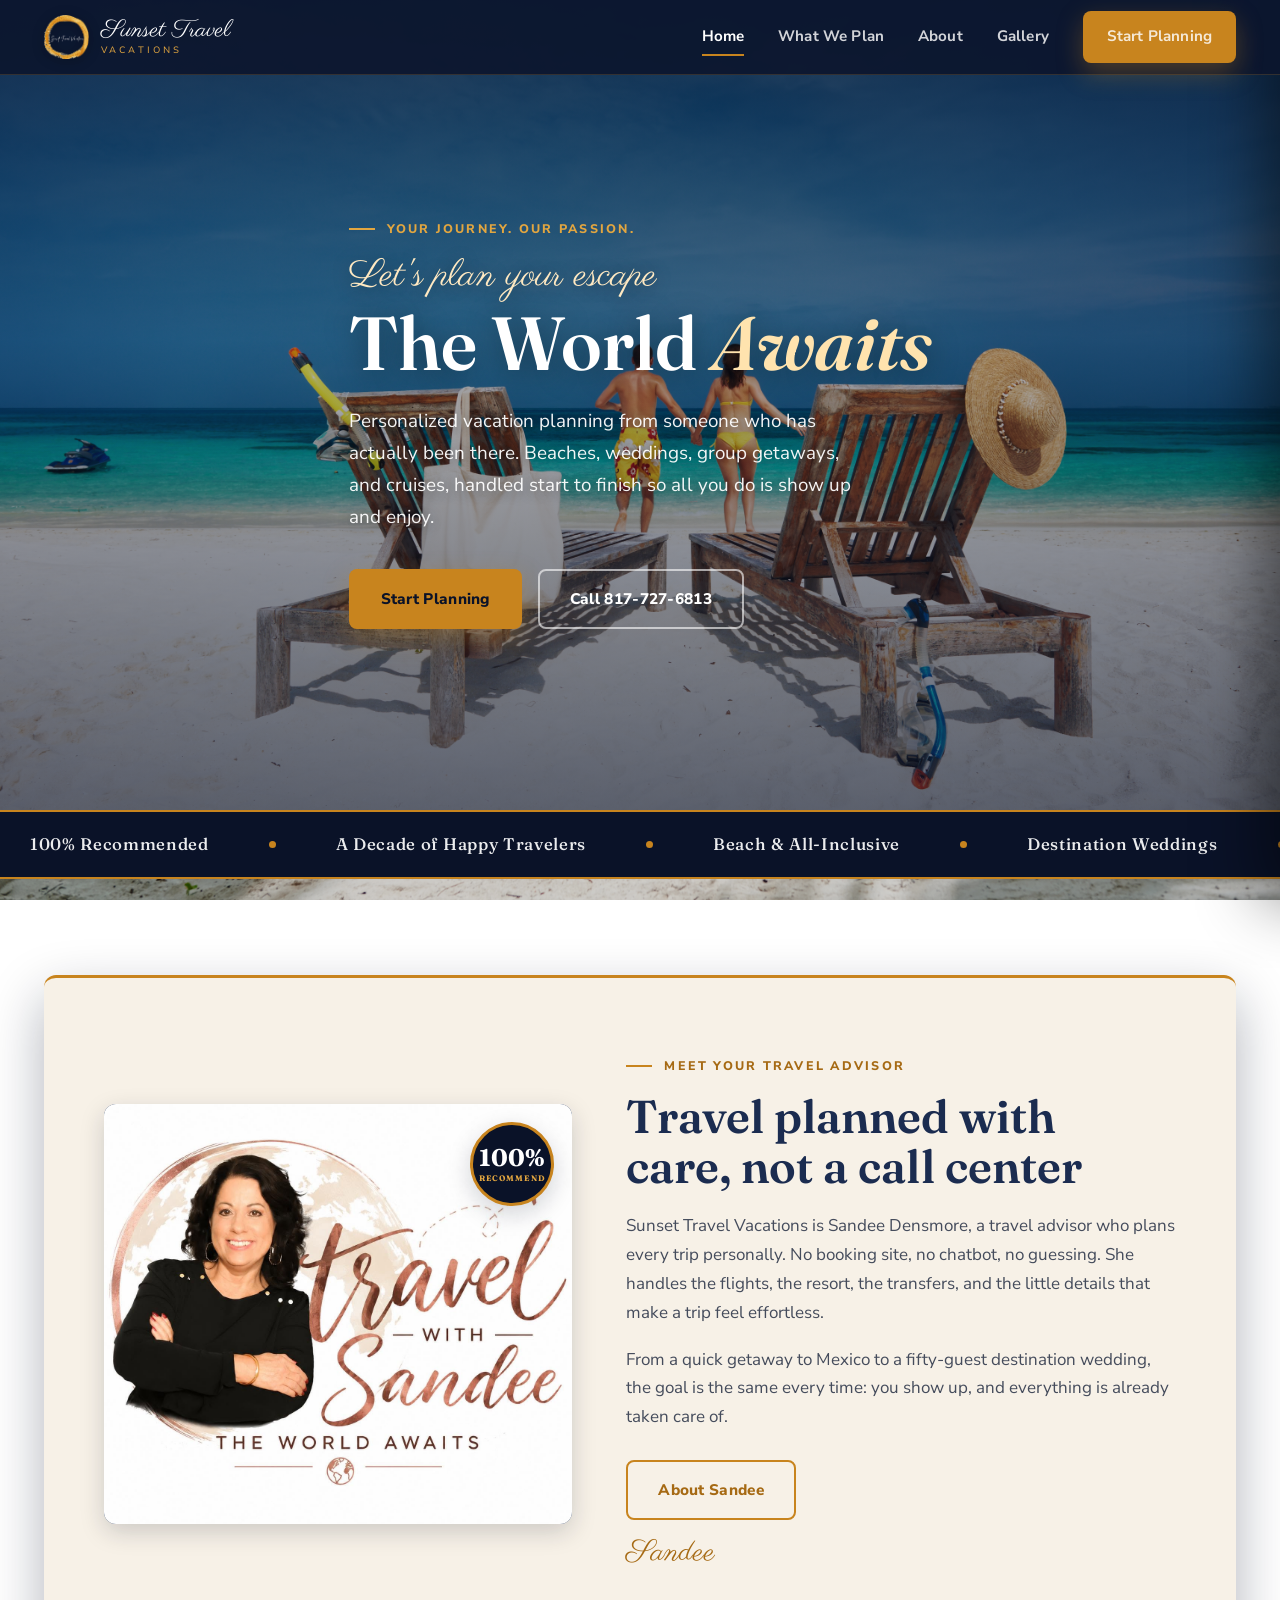
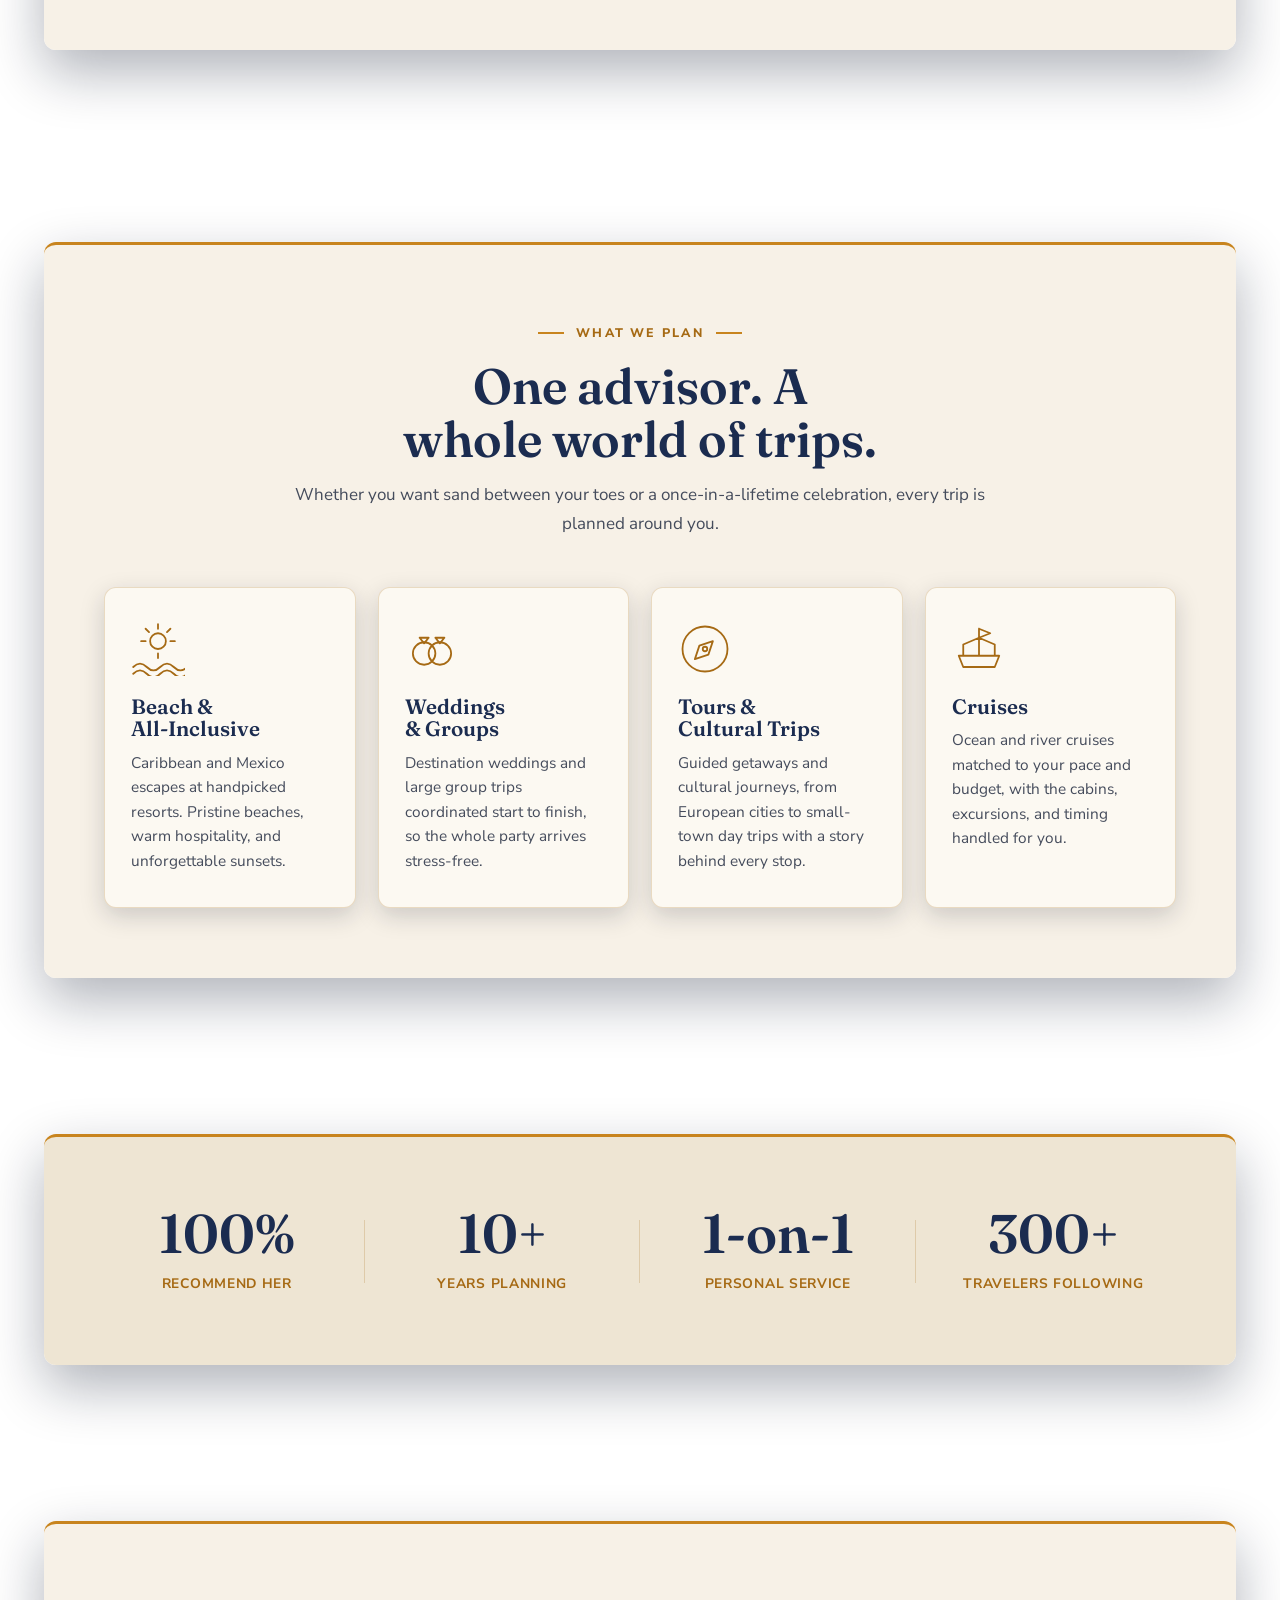
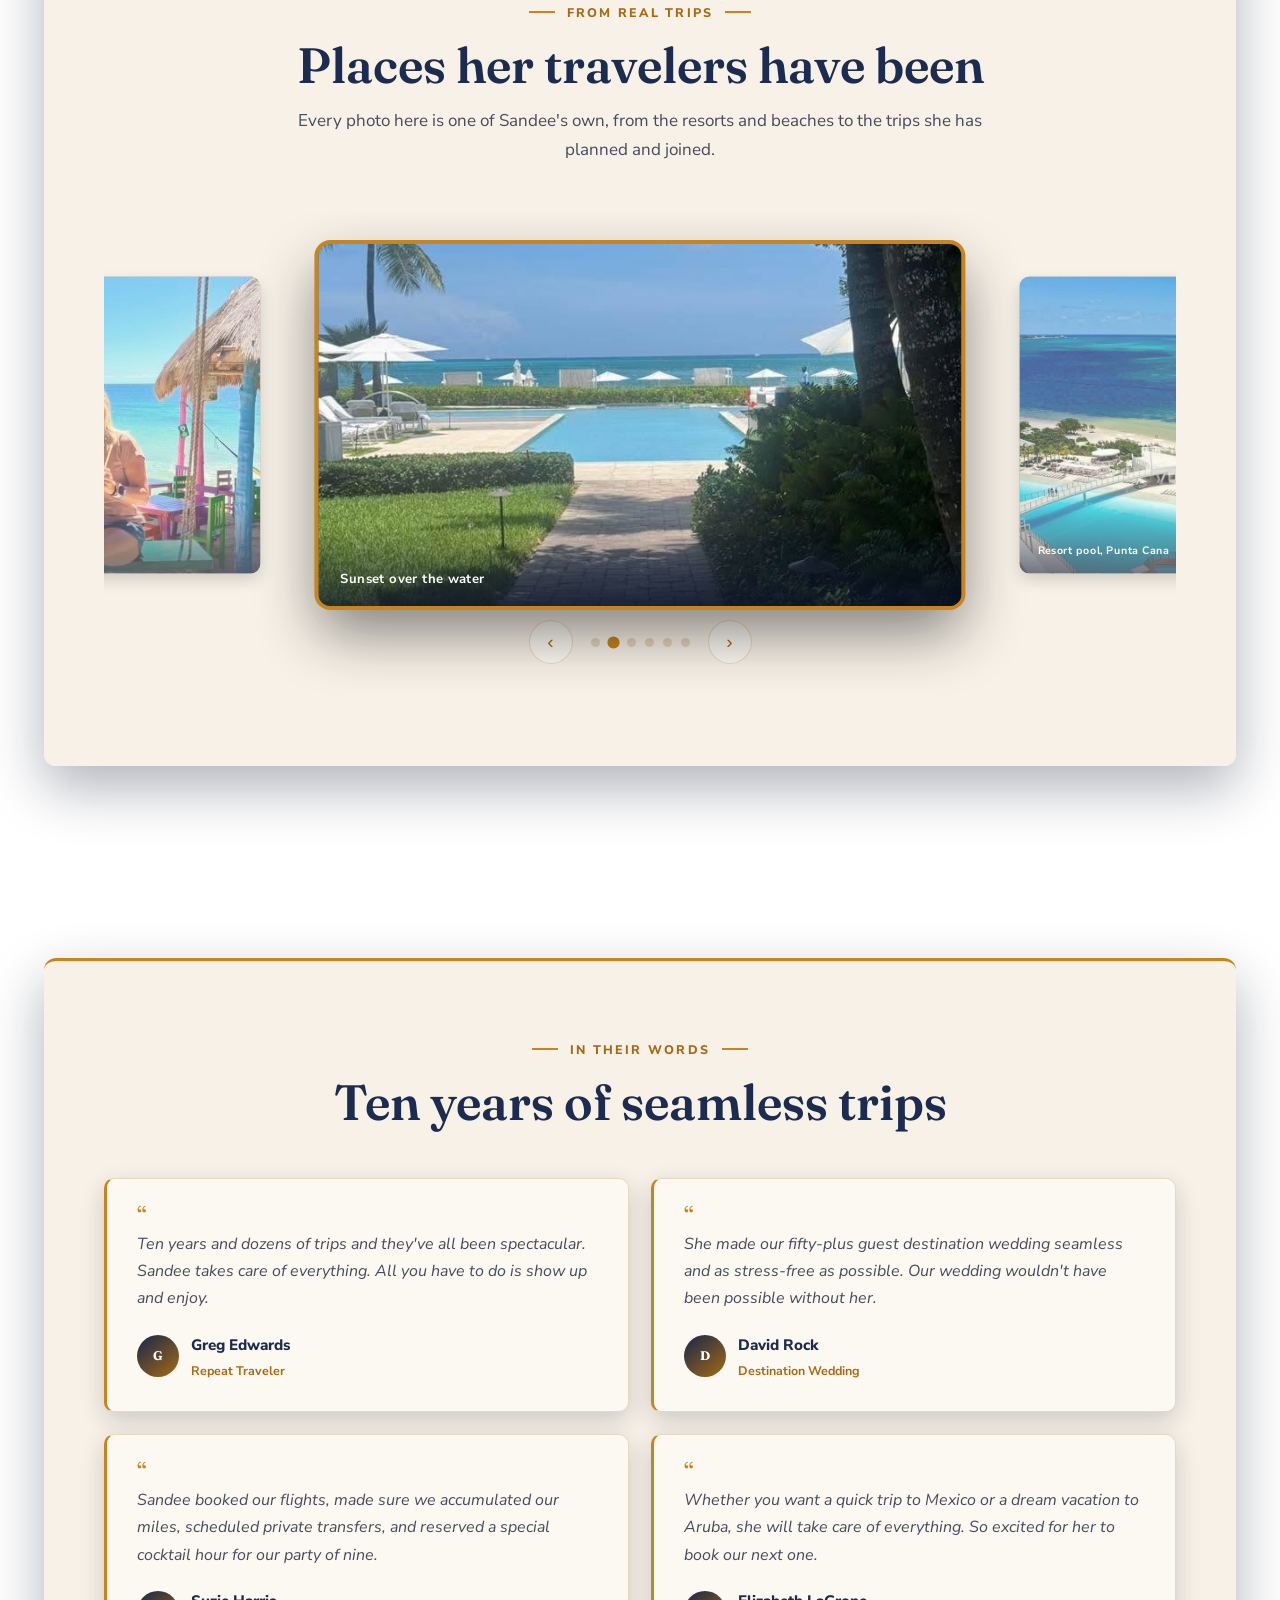
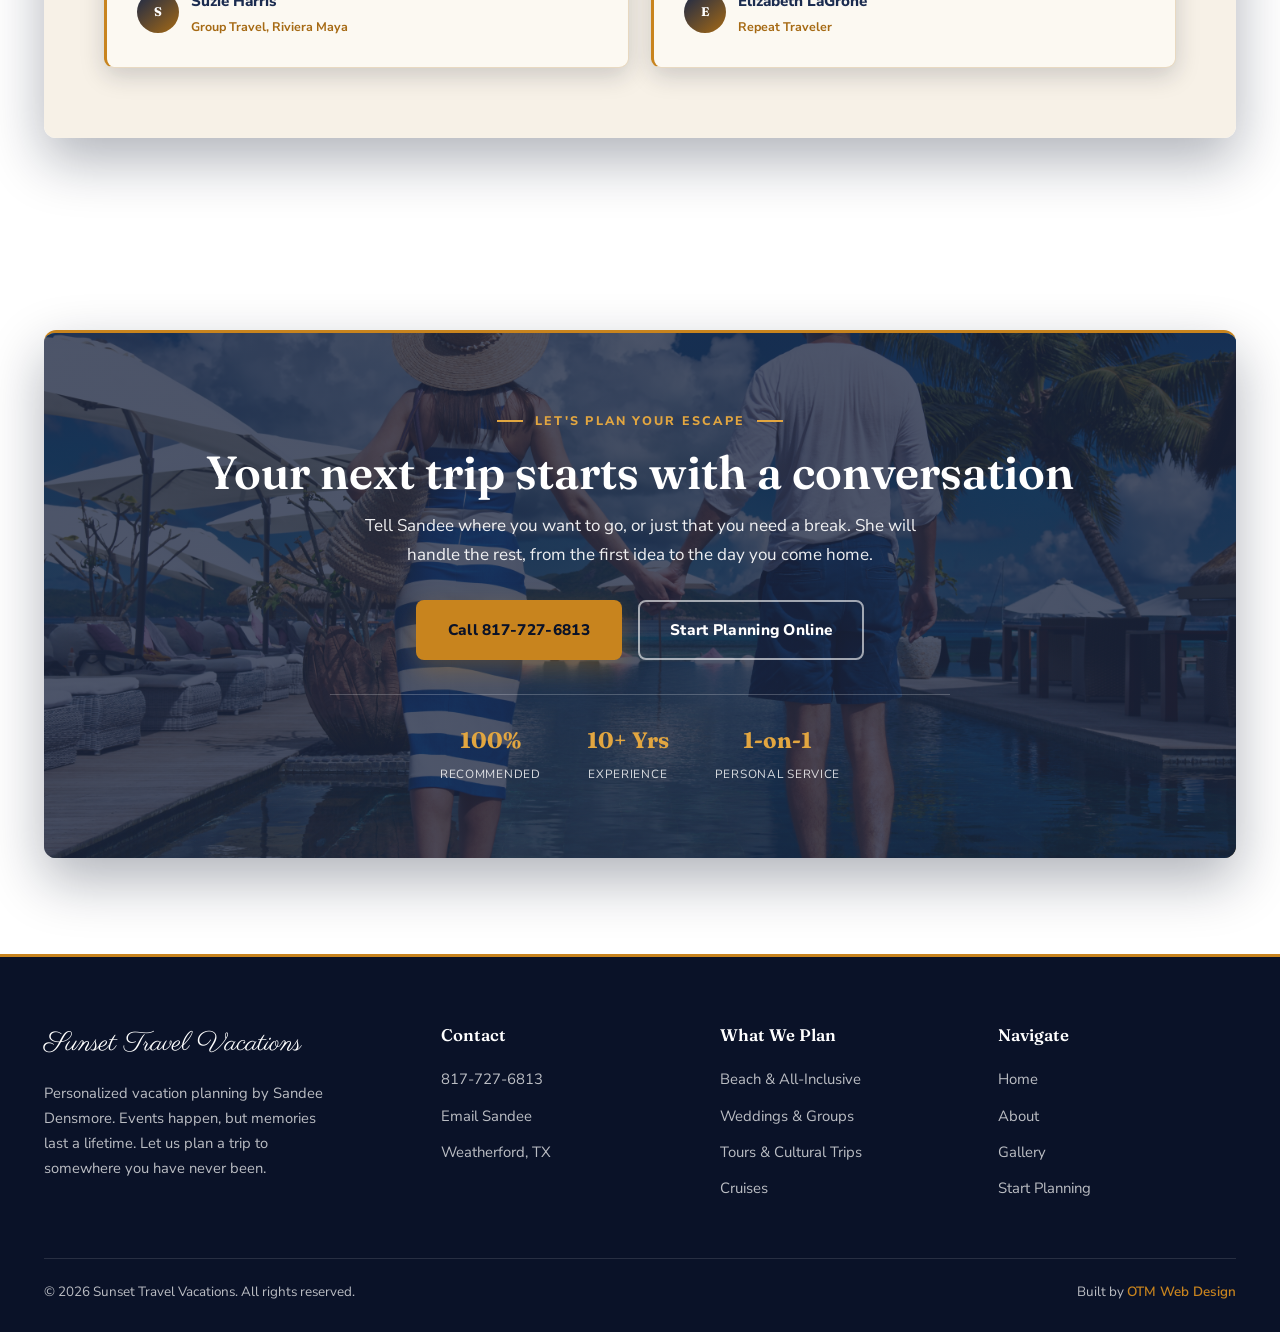
==== index.html @ e92661ad "1st push" ====
<!DOCTYPE html>
<html lang="en">
<head>
<meta charset="UTF-8">
<meta name="viewport" content="width=device-width, initial-scale=1.0">
<title>Sunset Travel Vacations | Personalized Vacation Planning in Texas</title>
<meta name="description" content="Sunset Travel Vacations plans beach escapes, destination weddings, group travel, cruises, and guided tours with personal service from advisor Sandee Densmore.">
<link rel="preconnect" href="https://fonts.googleapis.com">
<link rel="preconnect" href="https://fonts.gstatic.com" crossorigin>
<link href="https://fonts.googleapis.com/css2?family=Fraunces:opsz,wght@9..144,400;9..144,500;9..144,600;9..144,700&family=Nunito+Sans:wght@400;600;700;800&family=Parisienne&display=swap" rel="stylesheet">
<link rel="stylesheet" href="styles.css">
</head>
<body data-page="home">

<!-- NAV -->
<nav class="nav">
  <div class="nav-inner">
    <a href="index.html" class="brand">
      <img src="assets/logo.png" alt="Sunset Travel Vacations" class="brand-logo">
      <span class="brand-text">
        <span class="brand-mark">Sunset Travel</span>
        <span class="brand-sub">Vacations</span>
      </span>
    </a>
    <div class="nav-links">
      <a href="index.html" data-nav="home">Home</a>
      <a href="services.html" data-nav="services">What We Plan</a>
      <a href="about.html" data-nav="about">About</a>
      <a href="index.html#gallery">Gallery</a>
      <a href="book.html" class="btn btn-gold nav-cta">Start Planning</a>
    </div>
    <button class="hamburger" aria-label="Open menu" aria-expanded="false"><span></span><span></span><span></span></button>
  </div>
</nav>
<div class="nav-backdrop"></div>
<aside class="mobile-panel" aria-hidden="true">
  <a href="index.html">Home</a>
  <a href="services.html">What We Plan</a>
  <a href="about.html">About</a>
  <a href="index.html#gallery">Gallery</a>
  <a href="book.html" class="btn btn-gold">Start Planning</a>
</aside>

<!-- HERO -->
<header class="hero">
  <div class="container hero-content">
    <span class="eyebrow hero-eyebrow">Your Journey. Our Passion.</span>
    <div class="hero-script">Let's plan your escape</div>
    <h1>The World <em>Awaits</em></h1>
    <p class="lede">Personalized vacation planning from someone who has actually been there. Beaches, weddings, group getaways, and cruises, handled start to finish so all you do is show up and enjoy.</p>
    <div class="hero-cta">
      <a href="book.html" class="btn btn-gold">Start Planning</a>
      <a href="tel:8177276813" class="btn btn-outline">Call 817-727-6813</a>
    </div>
  </div>
</header>

<!-- MARQUEE -->
<div class="marquee" aria-hidden="true">
  <div class="marquee-track">
    <span class="marquee-item">100% Recommended</span>
    <span class="marquee-item">A Decade of Happy Travelers</span>
    <span class="marquee-item">Beach &amp; All-Inclusive</span>
    <span class="marquee-item">Destination Weddings</span>
    <span class="marquee-item">Group Travel Specialists</span>
    <span class="marquee-item">Cruises &amp; Cultural Tours</span>
    <span class="marquee-item">You Just Show Up &amp; Enjoy</span>
    <span class="marquee-item">100% Recommended</span>
    <span class="marquee-item">A Decade of Happy Travelers</span>
    <span class="marquee-item">Beach &amp; All-Inclusive</span>
    <span class="marquee-item">Destination Weddings</span>
    <span class="marquee-item">Group Travel Specialists</span>
    <span class="marquee-item">Cruises &amp; Cultural Tours</span>
    <span class="marquee-item">You Just Show Up &amp; Enjoy</span>
  </div>
</div>

<!-- INTRO -->
<section class="section" id="about">
  <div class="container">
    <div class="frame intro-grid">
      <div class="intro-photo">
        <img src="assets/about-main.jpg" alt="Sandee Densmore, travel advisor">
        <div class="intro-badge"><b>100%</b><span>Recommend</span></div>
      </div>
      <div class="intro-copy">
        <span class="eyebrow">Meet Your Travel Advisor</span>
        <h2>Travel planned with care, not a call center</h2>
        <p>Sunset Travel Vacations is Sandee Densmore, a travel advisor who plans every trip personally. No booking site, no chatbot, no guessing. She handles the flights, the resort, the transfers, and the little details that make a trip feel effortless.</p>
        <p>From a quick getaway to Mexico to a fifty-guest destination wedding, the goal is the same every time: you show up, and everything is already taken care of.</p>
        <a href="about.html" class="btn btn-ghost-gold">About Sandee</a>
        <div class="sig">Sandee</div>
      </div>
    </div>
  </div>
</section>

<!-- WHAT WE PLAN -->
<section class="section" id="plan">
  <div class="container">
    <div class="frame">
      <div class="section-head">
        <span class="eyebrow center">What We Plan</span>
        <h2>One advisor. A whole world of trips.</h2>
        <p>Whether you want sand between your toes or a once-in-a-lifetime celebration, every trip is planned around you.</p>
      </div>
      <div class="card-grid">
        <div class="icard">
          <div class="icn"><svg viewBox="0 0 48 48"><circle cx="24" cy="17" r="7"/><path d="M24 2v4M24 28v4M9 17h4M35 17h4M13 6l3 3M35 6l-3 3M2 40c4-4 8-4 12 0s8 4 12 0 8-4 12 0 8 4 12 0M2 46c4-4 8-4 12 0s8 4 12 0 8-4 12 0 8 4 12 0"/></svg></div>
          <h3>Beach &amp; All-Inclusive</h3>
          <p>Caribbean and Mexico escapes at handpicked resorts. Pristine beaches, warm hospitality, and unforgettable sunsets.</p>
        </div>
        <div class="icard">
          <div class="icn"><svg viewBox="0 0 48 48"><circle cx="17" cy="28" r="10"/><circle cx="31" cy="28" r="10"/><path d="M13 14l4 5 4-5M27 14l4 5 4-5M13 14h8M27 14h8"/></svg></div>
          <h3>Weddings &amp; Groups</h3>
          <p>Destination weddings and large group trips coordinated start to finish, so the whole party arrives stress-free.</p>
        </div>
        <div class="icard">
          <div class="icn"><svg viewBox="0 0 48 48"><circle cx="24" cy="24" r="20"/><path d="M31 17l-4 12-12 4 4-12z"/><circle cx="24" cy="24" r="2"/></svg></div>
          <h3>Tours &amp; Cultural Trips</h3>
          <p>Guided getaways and cultural journeys, from European cities to small-town day trips with a story behind every stop.</p>
        </div>
        <div class="icard">
          <div class="icn"><svg viewBox="0 0 48 48"><path d="M6 30l4 10h28l4-10zM24 6v24M24 6l10 4-10 4M10 30V20l14-6 14 6v10"/></svg></div>
          <h3>Cruises</h3>
          <p>Ocean and river cruises matched to your pace and budget, with the cabins, excursions, and timing handled for you.</p>
        </div>
      </div>
    </div>
  </div>
</section>

<!-- STATS -->
<section class="section tight">
  <div class="container">
    <div class="frame deep stats-frame">
      <div class="stat"><b>100%</b><span>Recommend Her</span></div>
      <div class="stat"><b>10+</b><span>Years Planning</span></div>
      <div class="stat"><b>1-on-1</b><span>Personal Service</span></div>
      <div class="stat"><b>300+</b><span>Travelers Following</span></div>
    </div>
  </div>
</section>

<!-- GALLERY -->
<section class="section" id="gallery">
  <div class="container">
    <div class="frame">
      <div class="section-head">
        <span class="eyebrow center">From Real Trips</span>
        <h2>Places her travelers have been</h2>
        <p>Every photo here is one of Sandee's own, from the resorts and beaches to the trips she has planned and joined.</p>
      </div>
      <div class="car-viewport">
        <div class="car-track" id="carTrack">
          <div class="car-slide" style="background-image:url('assets/gallery-1.jpg');" role="img" aria-label="Turks and Caicos shoreline"><span class="car-cap">Turks &amp; Caicos shoreline</span></div>
          <div class="car-slide" style="background-image:url('assets/gallery-2.jpg');" role="img" aria-label="Sunset over the water"><span class="car-cap">Sunset over the water</span></div>
          <div class="car-slide" style="background-image:url('assets/gallery-3.jpg');" role="img" aria-label="Resort pool in Punta Cana"><span class="car-cap">Resort pool, Punta Cana</span></div>
          <div class="car-slide" style="background-image:url('assets/gallery-4.jpg');" role="img" aria-label="Beach hammock afternoon"><span class="car-cap">Beach hammock afternoon</span></div>
          <div class="car-slide" style="background-image:url('assets/gallery-5.jpg');" role="img" aria-label="Resort at dusk"><span class="car-cap">Resort lit up at dusk</span></div>
          <div class="car-slide" style="background-image:url('assets/gallery-6.jpg');" role="img" aria-label="Aruba coastline"><span class="car-cap">Aruba coastline</span></div>
        </div>
        <div class="car-controls">
          <button class="car-btn" id="carPrev" aria-label="Previous">&#8249;</button>
          <div class="car-dots" id="carDots"></div>
          <button class="car-btn" id="carNext" aria-label="Next">&#8250;</button>
        </div>
      </div>
    </div>
  </div>
</section>

<!-- TESTIMONIALS -->
<section class="section">
  <div class="container">
    <div class="frame">
      <div class="section-head">
        <span class="eyebrow center">In Their Words</span>
        <h2>Ten years of seamless trips</h2>
      </div>
      <div class="tcols">
        <div class="tcard">
          <div class="quote">&#8220;</div>
          <p>Ten years and dozens of trips and they've all been spectacular. Sandee takes care of everything. All you have to do is show up and enjoy.</p>
          <div class="who"><span class="av">G</span><div><b>Greg Edwards</b><span>Repeat Traveler</span></div></div>
        </div>
        <div class="tcard">
          <div class="quote">&#8220;</div>
          <p>She made our fifty-plus guest destination wedding seamless and as stress-free as possible. Our wedding wouldn't have been possible without her.</p>
          <div class="who"><span class="av">D</span><div><b>David Rock</b><span>Destination Wedding</span></div></div>
        </div>
        <div class="tcard">
          <div class="quote">&#8220;</div>
          <p>Sandee booked our flights, made sure we accumulated our miles, scheduled private transfers, and reserved a special cocktail hour for our party of nine.</p>
          <div class="who"><span class="av">S</span><div><b>Suzie Harris</b><span>Group Travel, Riviera Maya</span></div></div>
        </div>
        <div class="tcard">
          <div class="quote">&#8220;</div>
          <p>Whether you want a quick trip to Mexico or a dream vacation to Aruba, she will take care of everything. So excited for her to book our next one.</p>
          <div class="who"><span class="av">E</span><div><b>Elizabeth LaGrone</b><span>Repeat Traveler</span></div></div>
        </div>
      </div>
    </div>
  </div>
</section>

<!-- CTA -->
<section class="section">
  <div class="container">
    <div class="cta-frame">
      <span class="eyebrow center">Let's Plan Your Escape</span>
      <h2>Your next trip starts with a conversation</h2>
      <p>Tell Sandee where you want to go, or just that you need a break. She will handle the rest, from the first idea to the day you come home.</p>
      <div class="cta-buttons">
        <a href="tel:8177276813" class="btn btn-gold">Call 817-727-6813</a>
        <a href="book.html" class="btn btn-outline">Start Planning Online</a>
      </div>
      <div class="cta-trust">
        <div><b>100%</b><span>Recommended</span></div>
        <div><b>10+ Yrs</b><span>Experience</span></div>
        <div><b>1-on-1</b><span>Personal Service</span></div>
      </div>
    </div>
  </div>
</section>

<!-- FOOTER -->
<footer class="footer">
  <div class="container">
    <div class="footer-grid">
      <div class="f-brand">
        <span class="brand-mark">Sunset Travel Vacations</span>
        <p>Personalized vacation planning by Sandee Densmore. Events happen, but memories last a lifetime. Let us plan a trip to somewhere you have never been.</p>
      </div>
      <div>
        <h4>Contact</h4>
        <ul>
          <li><a href="tel:8177276813">817-727-6813</a></li>
          <li><a href="mailto:sandee@sunsettravelvacations.com">Email Sandee</a></li>
          <li>Weatherford, TX</li>
        </ul>
      </div>
      <div>
        <h4>What We Plan</h4>
        <ul>
          <li><a href="services.html">Beach &amp; All-Inclusive</a></li>
          <li><a href="services.html">Weddings &amp; Groups</a></li>
          <li><a href="services.html">Tours &amp; Cultural Trips</a></li>
          <li><a href="services.html">Cruises</a></li>
        </ul>
      </div>
      <div>
        <h4>Navigate</h4>
        <ul>
          <li><a href="index.html">Home</a></li>
          <li><a href="about.html">About</a></li>
          <li><a href="index.html#gallery">Gallery</a></li>
          <li><a href="book.html">Start Planning</a></li>
        </ul>
      </div>
    </div>
    <div class="footer-bottom">
      <span>&copy; 2026 Sunset Travel Vacations. All rights reserved.</span>
      <span class="footer-bottom-links">Built by <a href="https://otm-designs.com">OTM Web Design</a></span>
    </div>
  </div>
</footer>

<a href="tel:8177276813" class="call-bar">Tap to Call Sandee &#183; 817-727-6813</a>
<script src="script.js"></script>
</body>
</html>
---- styles.css ----
/* ============================================================
   SUNSET TRAVEL VACATIONS - OTM Web Design
   Shared stylesheet (all pages)
   Palette: navy locked background, cream warm frames, gold trim
   ============================================================ */

:root{
  --navy:#16264A;
  --navy-deep:#0F1B38;
  --navy-deepest:#0A1228;
  --gold:#C8841E;
  --gold-light:#E2A640;
  --gold-deep:#A66A14;
  --cream:#F7F1E6;
  --cream-frame:rgba(247,241,230,0.95);
  --cream-deep:rgba(238,228,210,0.96);
  --ivory:#FCF9F2;
  --ink:#1B2C50;
  --body-text:#454C5C;
  --hairline:rgba(166,106,20,0.22);
  --white:#FFFFFF;
  --shadow-soft:0 8px 24px rgba(10,18,40,0.18);
  --shadow-lift:0 22px 55px rgba(10,18,40,0.32);
  --container:1240px;
}

*{margin:0;padding:0;box-sizing:border-box;}
html{scroll-behavior:smooth;}
body{
  font-family:'Nunito Sans',sans-serif;
  font-size:17px;
  line-height:1.7;
  color:var(--body-text);
  position:relative;
  min-height:100vh;
  overflow-x:hidden;
}

/* Locked body background. Real image covers the gradient when present;
   gradient shows as a graceful fallback if assets/body-bg.jpg is missing. */
body::before{
  content:"";
  position:fixed;
  inset:0;
  z-index:-1;
  background:
    url('assets/body-bg.jpg') center/cover no-repeat,
    radial-gradient(115% 75% at 78% 12%, rgba(226,166,64,0.18), transparent 52%),
    linear-gradient(162deg,#0A1228 0%,#14254A 44%,#1C3158 72%,#243A63 100%);
  filter:brightness(0.82);
}

h1,h2,h3{font-family:'Fraunces',serif;color:var(--ink);line-height:1.08;text-wrap:balance;font-weight:600;}
p{text-wrap:pretty;}
a{text-decoration:none;color:inherit;}
img{max-width:100%;display:block;}

.container{max-width:var(--container);margin:0 auto;padding:0 24px;}

.eyebrow{
  font-family:'Nunito Sans',sans-serif;
  font-size:0.78rem;font-weight:800;letter-spacing:0.18em;
  text-transform:uppercase;color:var(--gold-deep);
  display:inline-flex;align-items:center;gap:12px;
}
.eyebrow::before{content:"";width:26px;height:2px;background:var(--gold);display:inline-block;}
.eyebrow.center{justify-content:center;}
.eyebrow.center::after{content:"";width:26px;height:2px;background:var(--gold);display:inline-block;}

/* ---------- BUTTONS ---------- */
.btn{
  display:inline-flex;align-items:center;justify-content:center;gap:9px;
  font-family:'Nunito Sans',sans-serif;font-weight:800;font-size:0.96rem;letter-spacing:0.02em;
  padding:15px 30px;border-radius:8px;cursor:pointer;border:2px solid transparent;
  transition:transform .25s ease,box-shadow .25s ease,background .25s ease,color .25s ease;
}
.btn-gold{background:var(--gold);color:var(--navy-deepest);box-shadow:0 10px 26px rgba(200,132,30,0.34);}
.btn-gold:hover{background:var(--gold-light);transform:translateY(-3px);box-shadow:0 16px 34px rgba(200,132,30,0.42);}
.btn-outline{background:transparent;color:var(--white);border-color:rgba(255,255,255,0.6);}
.btn-outline:hover{border-color:var(--gold);color:var(--gold-light);transform:translateY(-3px);}
.btn-ghost-gold{background:transparent;color:var(--gold-deep);border-color:var(--gold);}
.btn-ghost-gold:hover{background:var(--gold);color:var(--navy-deepest);transform:translateY(-3px);}

/* ---------- NAV ---------- */
.nav{position:fixed;top:0;left:0;right:0;z-index:120;background:rgba(12,22,46,0.92);border-bottom:1px solid rgba(226,166,64,0.18);}
.nav-inner{max-width:var(--container);margin:0 auto;padding:0 24px;height:74px;display:flex;align-items:center;justify-content:space-between;}
.brand{display:flex;align-items:center;gap:12px;}
.brand-logo{height:44px;width:auto;filter:drop-shadow(0 2px 6px rgba(0,0,0,0.35));transition:transform .25s ease;}
.brand:hover .brand-logo{transform:scale(1.04);}
.brand-text{display:flex;flex-direction:column;line-height:1;}
.brand-mark{font-family:'Parisienne',cursive;font-size:1.5rem;color:var(--white);}
.brand-sub{font-family:'Nunito Sans',sans-serif;font-size:0.58rem;letter-spacing:0.34em;text-transform:uppercase;color:var(--gold-light);margin-top:3px;}
.nav-links{display:flex;align-items:center;gap:34px;}
.nav-links a{font-weight:700;font-size:0.95rem;color:rgba(255,255,255,0.82);letter-spacing:0.01em;transition:color .2s ease;position:relative;}
.nav-links a:not(.nav-cta)::after{content:"";position:absolute;left:0;bottom:-6px;width:0;height:2px;background:var(--gold);transition:width .25s ease;}
.nav-links a:not(.nav-cta):hover,.nav-links a.is-active{color:var(--white);}
.nav-links a:not(.nav-cta):hover::after,.nav-links a.is-active::after{width:100%;}
.nav-cta{padding:11px 22px;font-size:0.9rem;}

.hamburger{display:none;width:48px;height:48px;position:relative;background:transparent;border:none;cursor:pointer;margin-left:auto;}
.hamburger span{position:absolute;left:11px;width:26px;height:2.5px;background:var(--gold);border-radius:2px;transition:transform .3s cubic-bezier(.5,0,.2,1),opacity .3s cubic-bezier(.5,0,.2,1);}
.hamburger span:nth-child(1){top:16px;}
.hamburger span:nth-child(2){top:22.75px;}
.hamburger span:nth-child(3){top:29.5px;}
body.nav-open .hamburger span:nth-child(1){transform:translateY(6.75px) rotate(45deg);}
body.nav-open .hamburger span:nth-child(2){opacity:0;}
body.nav-open .hamburger span:nth-child(3){transform:translateY(-6.75px) rotate(-45deg);}

.nav-backdrop{position:fixed;inset:0;z-index:100;background:rgba(8,14,30,0.55);backdrop-filter:blur(2px);opacity:0;pointer-events:none;transition:opacity .35s ease;}
body.nav-open .nav-backdrop{opacity:1;pointer-events:auto;}
.mobile-panel{
  position:fixed;top:0;right:0;bottom:0;z-index:110;width:min(78vw,360px);
  background:linear-gradient(165deg,var(--navy-deepest) 0%,var(--navy-deep) 60%,var(--navy) 100%);
  border-left:3px solid var(--gold);box-shadow:-20px 0 60px rgba(0,0,0,0.45);
  padding:96px 32px 50px;transform:translateX(100%);transition:transform .4s cubic-bezier(.5,0,.2,1);
  display:flex;flex-direction:column;
}
body.nav-open .mobile-panel{transform:translateX(0);}
.mobile-panel a{font-family:'Fraunces',serif;font-size:1.5rem;font-weight:500;color:rgba(255,255,255,0.9);letter-spacing:0.02em;padding:18px 0;border-bottom:1px solid rgba(226,166,64,0.18);transition:color .25s ease,padding-left .25s ease;}
.mobile-panel a:hover{color:var(--gold-light);padding-left:10px;}
.mobile-panel .btn{margin-top:28px;width:100%;border-bottom:none;}

/* ---------- HERO (landing) ---------- */
.hero{
  position:relative;min-height:90vh;display:flex;align-items:center;padding:120px 0 90px;overflow:hidden;
  background:
    linear-gradient(180deg,rgba(11,20,42,0.72) 0%,rgba(11,20,42,0.32) 42%,rgba(11,20,42,0.66) 100%),
    url('assets/hero-main.jpg') center/cover no-repeat,
    linear-gradient(178deg,#33547f,#5d7ba2 22%,#c98f55 48%,#2d6e89 62%,#dcc7a2 100%);
}
.hero-content{position:relative;z-index:1;max-width:660px;}
.hero .hero-eyebrow{color:var(--gold-light);margin-bottom:18px;}
.hero .hero-eyebrow::before{background:var(--gold-light);}
.hero-script{font-family:'Parisienne',cursive;font-size:clamp(1.7rem,3.2vw,2.4rem);color:#FFE9C2;line-height:1;margin-bottom:6px;text-shadow:0 2px 18px rgba(0,0,0,0.4);}
.hero h1{font-size:clamp(2.9rem,6.4vw,4.7rem);color:var(--white);font-weight:600;margin-bottom:22px;text-shadow:0 4px 30px rgba(0,0,0,0.45);}
.hero h1 em{font-style:italic;color:#FFE3AE;}
.hero p.lede{font-size:1.18rem;color:rgba(255,255,255,0.94);max-width:540px;margin-bottom:36px;text-shadow:0 2px 14px rgba(0,0,0,0.4);}
.hero-cta{display:flex;gap:16px;flex-wrap:wrap;}

/* ---------- HERO (inner pages) ---------- */
.hero--page{
  position:relative;min-height:48vh;display:flex;align-items:center;text-align:center;
  padding:150px 0 80px;overflow:hidden;border-bottom:3px solid var(--gold);
}
.hero--page .hero-content{max-width:760px;margin:0 auto;}
.hero--page h1{font-size:clamp(2.6rem,5.4vw,4rem);color:var(--white);margin-bottom:16px;text-shadow:0 4px 26px rgba(0,0,0,0.45);}
.hero--page p.lede{margin:0 auto;}
.hero--services{background:linear-gradient(180deg,rgba(11,20,42,0.66),rgba(11,20,42,0.66)),url('assets/services-hero.jpg') center/cover no-repeat,#14254A;}
.hero--about{background:linear-gradient(180deg,rgba(11,20,42,0.66),rgba(11,20,42,0.66)),url('assets/about-hero.jpg') center/cover no-repeat,#14254A;}
.hero--book{background:linear-gradient(180deg,rgba(11,20,42,0.66),rgba(11,20,42,0.66)),url('assets/book-hero.jpg') center/cover no-repeat,#14254A;}

/* ---------- MARQUEE ---------- */
.marquee{position:relative;overflow:hidden;background:var(--navy-deepest);border-top:2px solid var(--gold);border-bottom:2px solid var(--gold);padding:18px 0;}
.marquee-track{display:flex;width:max-content;animation:scroll 40s linear infinite;}
.marquee:hover .marquee-track{animation-play-state:paused;}
.marquee-item{display:inline-flex;align-items:center;color:rgba(255,255,255,0.92);font-family:'Fraunces',serif;font-size:1.05rem;font-weight:500;letter-spacing:0.04em;padding:0 30px;white-space:nowrap;}
.marquee-item::after{content:"";width:7px;height:7px;border-radius:50%;background:var(--gold);margin-left:60px;}
@keyframes scroll{from{transform:translateX(0);}to{transform:translateX(-50%);}}

/* ---------- SECTION + FRAME ---------- */
.section{padding:96px 0;}
.section.tight{padding:60px 0;}
.frame{position:relative;background:var(--cream-frame);border-radius:12px;border-top:3px solid var(--gold);box-shadow:var(--shadow-lift);padding:70px 60px;}
.frame.deep{background:var(--cream-deep);}
/* Center accent tab for first content frame on inner pages */
.frame.has-tab{position:relative;}
.frame.has-tab::after{content:"";position:absolute;top:-3px;left:50%;transform:translateX(-50%);width:90px;height:3px;background:var(--gold);border-radius:0 0 3px 3px;box-shadow:0 0 12px rgba(226,166,64,0.6);}

.section-head{text-align:center;max-width:700px;margin:0 auto 48px;}
.section-head h2{font-size:clamp(2.1rem,4vw,3.1rem);margin:16px 0 14px;}
.section-head p{color:var(--body-text);}

/* ---------- INTRO GRID ---------- */
.intro-grid{display:grid;grid-template-columns:0.92fr 1.08fr;gap:54px;align-items:center;}
.intro-photo{position:relative;border-radius:12px;overflow:hidden;box-shadow:var(--shadow-soft);background:#1d3358;min-height:420px;}
.intro-photo img{width:100%;height:100%;object-fit:cover;position:absolute;inset:0;}
.intro-badge{position:absolute;top:18px;right:18px;width:84px;height:84px;border-radius:50%;background:var(--navy-deepest);border:3px solid var(--gold);color:var(--gold-light);display:flex;flex-direction:column;align-items:center;justify-content:center;text-align:center;font-family:'Fraunces',serif;font-weight:700;line-height:1;box-shadow:var(--shadow-soft);z-index:2;}
.intro-badge b{font-size:1.5rem;color:var(--white);}
.intro-badge span{font-size:0.5rem;letter-spacing:0.14em;text-transform:uppercase;margin-top:4px;}
.intro-copy h2{font-size:clamp(2rem,3.6vw,2.9rem);margin:16px 0 20px;}
.intro-copy p{margin-bottom:18px;}
.intro-copy .btn{margin-top:10px;}
.sig{font-family:'Parisienne',cursive;font-size:1.9rem;color:var(--gold-deep);margin-top:8px;}

/* ---------- CARD GRID (services / values) ---------- */
.card-grid{display:grid;grid-template-columns:repeat(4,1fr);gap:22px;}
.card-grid.cols-3{grid-template-columns:repeat(3,1fr);}
.icard{background:var(--ivory);border:1px solid var(--hairline);border-radius:12px;padding:34px 26px;box-shadow:var(--shadow-soft);transition:transform .25s ease,box-shadow .25s ease,border-color .25s ease;}
.icard:hover{transform:translateY(-5px);box-shadow:var(--shadow-lift);border-color:var(--gold);}
.icard .icn{width:54px;height:54px;margin-bottom:20px;color:var(--gold-deep);}
.icard .icn svg{width:100%;height:100%;stroke:currentColor;stroke-width:1.6;fill:none;stroke-linecap:round;stroke-linejoin:round;}
.icard h3{font-size:1.3rem;margin-bottom:10px;}
.icard p{font-size:0.96rem;line-height:1.6;}

/* ---------- FEATURE ROWS (services page) ---------- */
.feature{display:grid;grid-template-columns:1fr 1fr;gap:48px;align-items:center;}
.feature + .feature{margin-top:34px;}
.feature .f-img{position:relative;border-radius:12px;overflow:hidden;min-height:340px;background:#1d3358;box-shadow:var(--shadow-soft);}
.feature .f-img img{position:absolute;inset:0;width:100%;height:100%;object-fit:cover;}
.feature.flip .f-img{order:2;}
.feature h3{font-size:clamp(1.7rem,3vw,2.3rem);margin-bottom:14px;}
.feature p{margin-bottom:14px;}
.feature ul{list-style:none;margin-top:6px;}
.feature ul li{position:relative;padding-left:26px;margin-bottom:9px;font-size:0.98rem;}
.feature ul li::before{content:"";position:absolute;left:0;top:9px;width:11px;height:11px;border-radius:50%;border:2px solid var(--gold);}

/* ---------- STATS ---------- */
.stats-frame{display:grid;grid-template-columns:repeat(4,1fr);gap:30px;text-align:center;}
.stat{position:relative;}
.stat b{display:block;font-family:'Fraunces',serif;font-size:clamp(2.4rem,4.5vw,3.4rem);color:var(--ink);font-weight:600;line-height:1;}
.stat span{display:block;margin-top:10px;font-size:0.86rem;font-weight:700;letter-spacing:0.05em;text-transform:uppercase;color:var(--gold-deep);}
.stat:not(:last-child)::after{content:"";position:absolute;right:-15px;top:14%;height:72%;width:1px;background:var(--hairline);}

/* ---------- STEPS ---------- */
.steps-grid{display:grid;grid-template-columns:repeat(3,1fr);gap:24px;}
.step{background:var(--ivory);border:1px solid var(--hairline);border-radius:12px;padding:34px 28px;box-shadow:var(--shadow-soft);}
.step .num{font-family:'Fraunces',serif;font-size:2.4rem;color:var(--gold);font-weight:700;line-height:1;display:block;margin-bottom:14px;}
.step h3{font-size:1.25rem;margin-bottom:9px;}
.step p{font-size:0.96rem;line-height:1.6;}

/* ---------- GALLERY CAROUSEL ---------- */
.car-viewport{position:relative;overflow:hidden;padding:32px 0;}
.car-track{--slide-w:60%;--prev-x:-150%;--next-x:50%;--track-h:33.75%;position:relative;width:100%;padding-bottom:var(--track-h);}
.car-slide{position:absolute;top:0;left:50%;width:var(--slide-w);aspect-ratio:16/9;border-radius:12px;overflow:hidden;transform:translateX(150%) scale(0.82);opacity:0;pointer-events:none;z-index:1;transition:transform .65s cubic-bezier(.5,.05,.2,1),opacity .5s ease,box-shadow .65s ease;background-color:#1d3358;background-size:cover;background-position:center;background-repeat:no-repeat;color:#fff;}
.car-slide.is-far-left{transform:translateX(-250%) scale(0.82);opacity:0;pointer-events:none;z-index:1;}
.car-slide.is-prev{transform:translateX(var(--prev-x)) scale(0.82);opacity:0.7;pointer-events:auto;z-index:2;cursor:pointer;box-shadow:0 8px 20px rgba(0,0,0,0.22);}
.car-slide.is-active{transform:translateX(-50%) scale(1);opacity:1;pointer-events:auto;z-index:3;box-shadow:0 0 0 4px var(--gold),0 26px 60px rgba(0,0,0,0.48);}
.car-slide.is-next{transform:translateX(var(--next-x)) scale(0.82);opacity:0.7;pointer-events:auto;z-index:2;cursor:pointer;box-shadow:0 8px 20px rgba(0,0,0,0.22);}
.car-slide.is-far-right{transform:translateX(150%) scale(0.82);opacity:0;pointer-events:none;z-index:1;}
.car-cap{position:absolute;left:0;right:0;bottom:0;padding:42px 22px 16px;font-size:0.82rem;font-weight:700;letter-spacing:0.03em;background:linear-gradient(180deg,transparent,rgba(11,20,42,0.78));}
.car-controls{display:flex;align-items:center;justify-content:center;gap:18px;margin-top:14px;}
.car-btn{width:44px;height:44px;border-radius:50%;border:1px solid var(--hairline);background:var(--ivory);color:var(--gold-deep);font-size:1.2rem;cursor:pointer;display:flex;align-items:center;justify-content:center;transition:background .2s ease,color .2s ease,transform .2s ease;}
.car-btn:hover{background:var(--gold);color:var(--navy-deepest);transform:translateY(-2px);}
.car-dots{display:flex;gap:9px;}
.car-dot{width:9px;height:9px;border-radius:50%;background:var(--hairline);border:none;cursor:pointer;transition:transform .2s ease,background .2s ease;}
.car-dot.is-active{background:var(--gold);transform:scale(1.35);}

/* ---------- TESTIMONIALS ---------- */
.tcols{display:grid;grid-template-columns:repeat(2,1fr);gap:22px;}
.tcard{background:var(--ivory);border:1px solid var(--hairline);border-left:3px solid var(--gold);border-radius:10px;padding:30px;box-shadow:var(--shadow-soft);}
.tcard .quote{font-size:1.5rem;color:var(--gold);font-family:'Fraunces',serif;line-height:0.6;}
.tcard p{font-size:1rem;color:var(--body-text);margin:8px 0 18px;font-style:italic;}
.tcard .who{display:flex;align-items:center;gap:12px;}
.tcard .who .av{width:42px;height:42px;border-radius:50%;background:linear-gradient(140deg,var(--navy),var(--gold-deep));color:#fff;display:flex;align-items:center;justify-content:center;font-family:'Fraunces',serif;font-weight:700;flex:none;}
.tcard .who b{font-family:'Nunito Sans',sans-serif;color:var(--ink);font-size:0.95rem;font-weight:800;}
.tcard .who span{display:block;font-size:0.78rem;color:var(--gold-deep);font-weight:700;}

/* ---------- CTA STRIP ---------- */
.cta-frame{position:relative;border-radius:12px;overflow:hidden;border-top:3px solid var(--gold);box-shadow:var(--shadow-lift);padding:70px 60px;text-align:center;color:var(--white);}
.cta-frame::before{content:"";position:absolute;inset:0;z-index:0;background:linear-gradient(rgba(28,38,64,0.78),rgba(28,38,64,0.78)),url('assets/cta-bg.jpg') center/cover no-repeat,linear-gradient(160deg,#1d3358,#2c4a78 55%,#c98f55);}
.cta-frame>*{position:relative;z-index:1;}
.cta-frame .eyebrow{color:var(--gold-light);}
.cta-frame .eyebrow::before,.cta-frame .eyebrow::after{background:var(--gold-light);}
.cta-frame h2{color:var(--white);font-size:clamp(2rem,3.8vw,2.9rem);margin:16px 0 14px;}
.cta-frame p{color:rgba(255,255,255,0.92);max-width:560px;margin:0 auto 30px;}
.cta-buttons{display:flex;gap:16px;justify-content:center;flex-wrap:wrap;margin-bottom:34px;}
.cta-trust{display:flex;justify-content:center;gap:46px;flex-wrap:wrap;border-top:1px solid rgba(255,255,255,0.22);padding-top:26px;max-width:620px;margin:0 auto;}
.cta-trust div{text-align:center;}
.cta-trust b{display:block;font-family:'Fraunces',serif;font-size:1.4rem;color:var(--gold-light);}
.cta-trust span{font-size:0.74rem;letter-spacing:0.06em;text-transform:uppercase;color:rgba(255,255,255,0.82);}

/* ---------- BOOK PAGE ---------- */
.book-grid{display:grid;grid-template-columns:1.5fr 1fr;gap:28px;align-items:start;}
.form-shell{position:relative;background:var(--cream-frame);border-radius:12px;border-top:3px solid var(--gold);box-shadow:var(--shadow-lift);padding:50px 48px;}
.contact-aside{background:var(--cream-deep);border-radius:12px;border-top:3px solid var(--gold);box-shadow:var(--shadow-lift);padding:44px 38px;}
.contact-aside h3{font-size:1.4rem;margin-bottom:20px;}
.contact-row{display:flex;gap:14px;align-items:flex-start;margin-bottom:22px;}
.contact-row .ci{width:40px;height:40px;border-radius:9px;background:var(--navy);color:var(--gold-light);display:flex;align-items:center;justify-content:center;flex:none;}
.contact-row .ci svg{width:20px;height:20px;stroke:currentColor;stroke-width:1.7;fill:none;stroke-linecap:round;stroke-linejoin:round;}
.contact-row b{display:block;color:var(--ink);font-size:0.95rem;}
.contact-row a,.contact-row span{font-size:0.95rem;color:var(--body-text);}
.contact-row a:hover{color:var(--gold-deep);}
.field{margin-bottom:20px;}
.field label{display:block;font-weight:700;font-size:0.88rem;color:var(--ink);margin-bottom:7px;letter-spacing:0.01em;}
.field input,.field select,.field textarea{width:100%;font-family:'Nunito Sans',sans-serif;font-size:1rem;color:var(--ink);background:var(--white);border:1px solid var(--hairline);border-radius:8px;padding:13px 15px;transition:border-color .2s ease,box-shadow .2s ease;}
.field input:focus,.field select:focus,.field textarea:focus{outline:none;border-color:var(--gold);box-shadow:0 0 0 3px rgba(226,166,64,0.22);}
.field textarea{resize:vertical;min-height:120px;}
.field-row{display:grid;grid-template-columns:1fr 1fr;gap:20px;}
.form-shell .btn{width:100%;margin-top:8px;}
.form-note{font-size:0.82rem;color:var(--body-text);margin-top:14px;text-align:center;}

/* ---------- THANK YOU ---------- */
.ty-wrap{min-height:70vh;display:flex;align-items:center;justify-content:center;padding:140px 0 90px;}
.ty-card{text-align:center;max-width:620px;margin:0 auto;}
.ty-card .ty-ring{width:84px;height:84px;border-radius:50%;border:3px solid var(--gold);display:flex;align-items:center;justify-content:center;margin:0 auto 26px;color:var(--gold);font-size:2.2rem;}
.ty-card h1{font-size:clamp(2.4rem,5vw,3.4rem);margin-bottom:16px;}
.ty-card p{color:var(--body-text);margin-bottom:14px;}
.ty-card .btn{margin-top:18px;}

/* ---------- FOOTER ---------- */
.footer{background:var(--navy-deepest);color:rgba(255,255,255,0.72);padding:64px 0 28px;border-top:3px solid var(--gold);}
.footer-grid{display:grid;grid-template-columns:1.5fr 1fr 1fr 1fr;gap:40px;}
.footer h4{font-family:'Fraunces',serif;color:var(--white);font-size:1.05rem;margin-bottom:18px;font-weight:600;}
.footer .f-brand .brand-mark{font-size:1.7rem;color:var(--white);}
.footer .f-brand p{font-size:0.92rem;margin-top:14px;max-width:280px;}
.footer ul{list-style:none;}
.footer ul li{margin-bottom:11px;font-size:0.93rem;}
.footer ul li a:hover{color:var(--gold-light);}
.footer-bottom{border-top:1px solid rgba(255,255,255,0.12);margin-top:46px;padding-top:22px;display:flex;justify-content:space-between;align-items:center;flex-wrap:wrap;gap:14px;font-size:0.84rem;}
.footer-bottom-links a[href*="otm-designs"]{color:var(--gold);font-weight:600;}
.footer-bottom-links a[href*="otm-designs"]:hover{color:var(--gold-light);}

/* ---------- MOBILE CALL BAR ---------- */
.call-bar{display:none;position:fixed;left:0;right:0;bottom:0;z-index:90;background:var(--gold);color:var(--navy-deepest);text-align:center;font-weight:800;padding:14px;letter-spacing:0.03em;box-shadow:0 -6px 20px rgba(0,0,0,0.3);}

/* ---------- RESPONSIVE ---------- */
@media(max-width:1100px){
  .car-track{--slide-w:72%;--prev-x:-135%;--next-x:35%;--track-h:40.5%;}
  .card-grid{grid-template-columns:repeat(2,1fr);}
}
@media(max-width:900px){
  .nav-links{display:none;}
  .hamburger{display:block;}
  .frame{padding:50px 36px;}
  .cta-frame{padding:54px 36px;}
  .form-shell{padding:40px 30px;}
  .intro-grid{grid-template-columns:1fr;gap:34px;}
  .feature{grid-template-columns:1fr;gap:26px;}
  .feature.flip .f-img{order:0;}
  .steps-grid{grid-template-columns:1fr;}
  .stats-frame{grid-template-columns:repeat(2,1fr);gap:34px 20px;}
  .stat:not(:last-child)::after{display:none;}
  .tcols{grid-template-columns:1fr;}
  .book-grid{grid-template-columns:1fr;}
  .footer-grid{grid-template-columns:1fr 1fr;gap:34px;}
  .call-bar{display:block;}
  .car-track{--slide-w:82%;--prev-x:-125%;--next-x:25%;--track-h:46.125%;}
  body{padding-bottom:52px;}
}
@media(max-width:560px){
  .section{padding:64px 0;}
  .frame{padding:36px 22px;}
  .container{padding:0 18px;}
  .card-grid,.card-grid.cols-3{grid-template-columns:1fr;}
  .field-row{grid-template-columns:1fr;}
  .footer-grid{grid-template-columns:1fr;}
  .car-track{--slide-w:92%;--track-h:51.75%;}
  .car-slide.is-prev,.car-slide.is-next{opacity:0;}
  .cta-trust{gap:28px;}
}
@media(prefers-reduced-motion:reduce){
  .marquee-track{animation:none;}
  *{scroll-behavior:auto;}
}
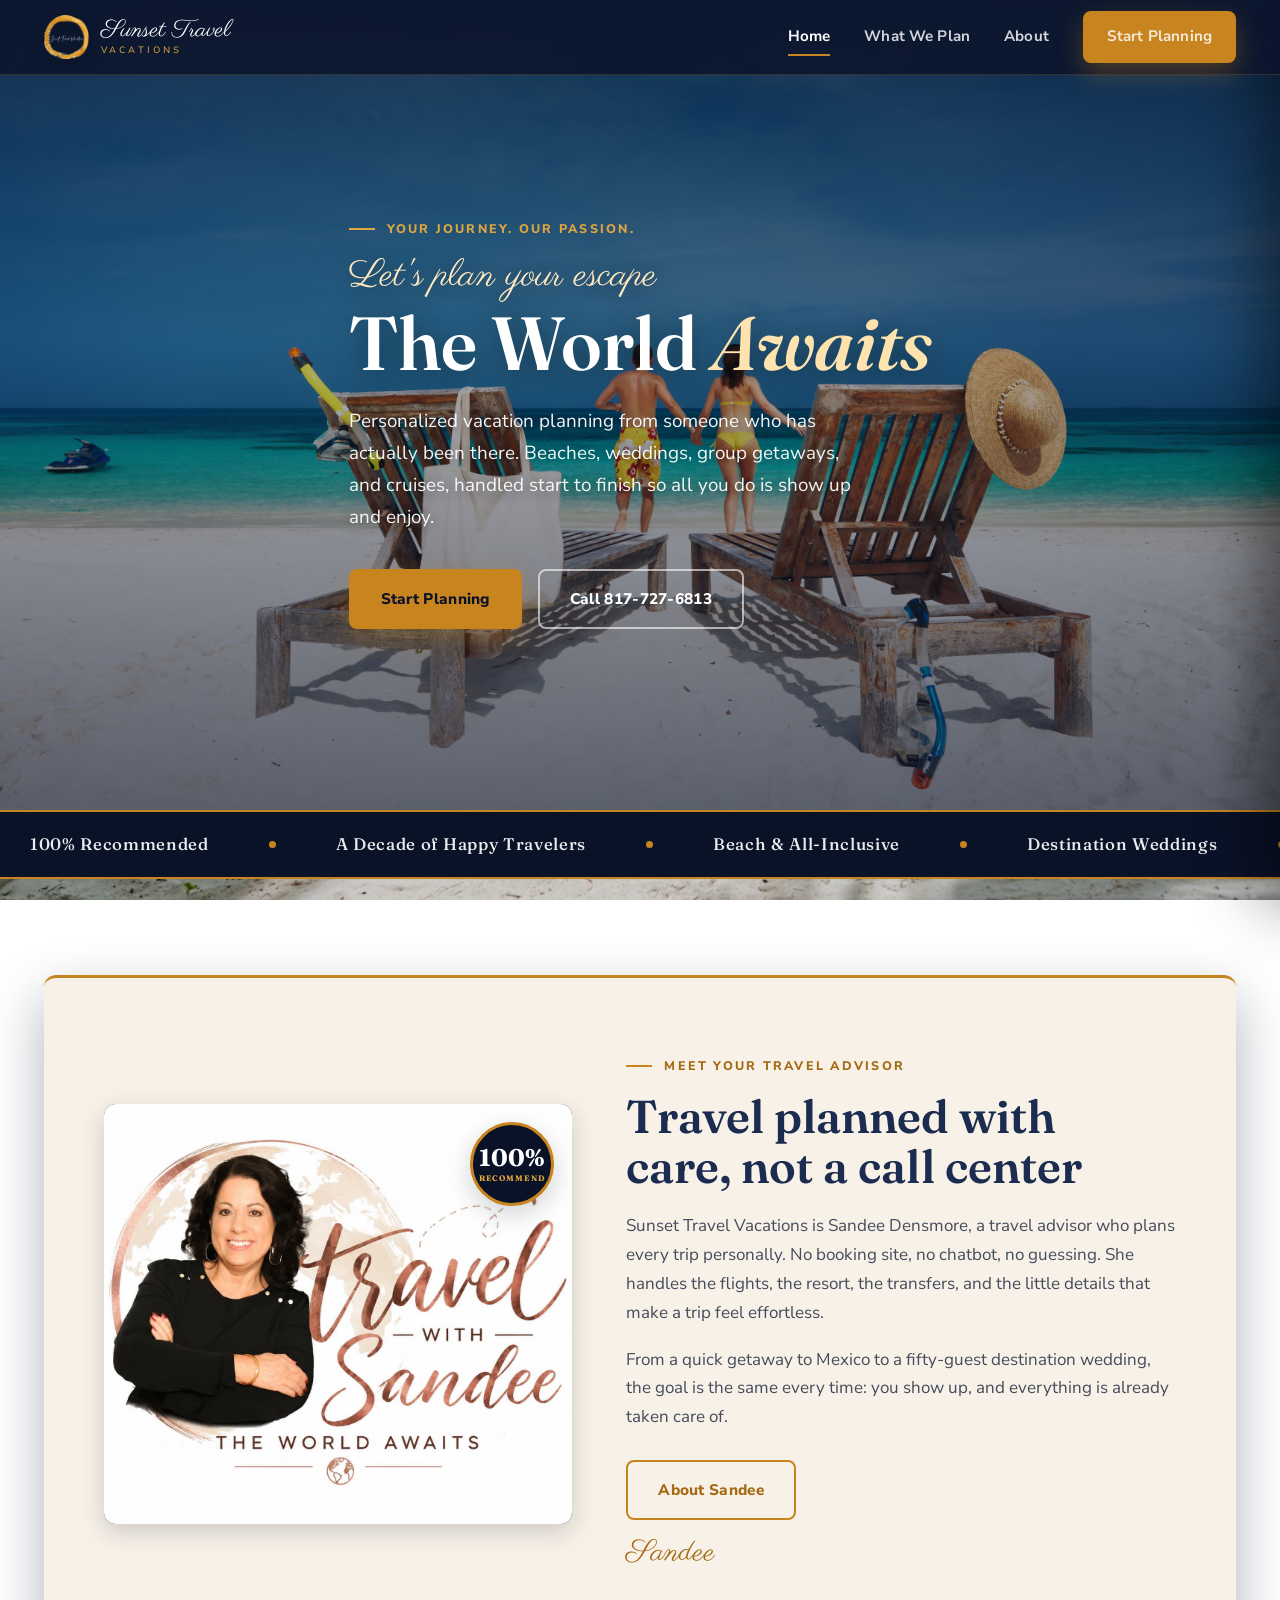
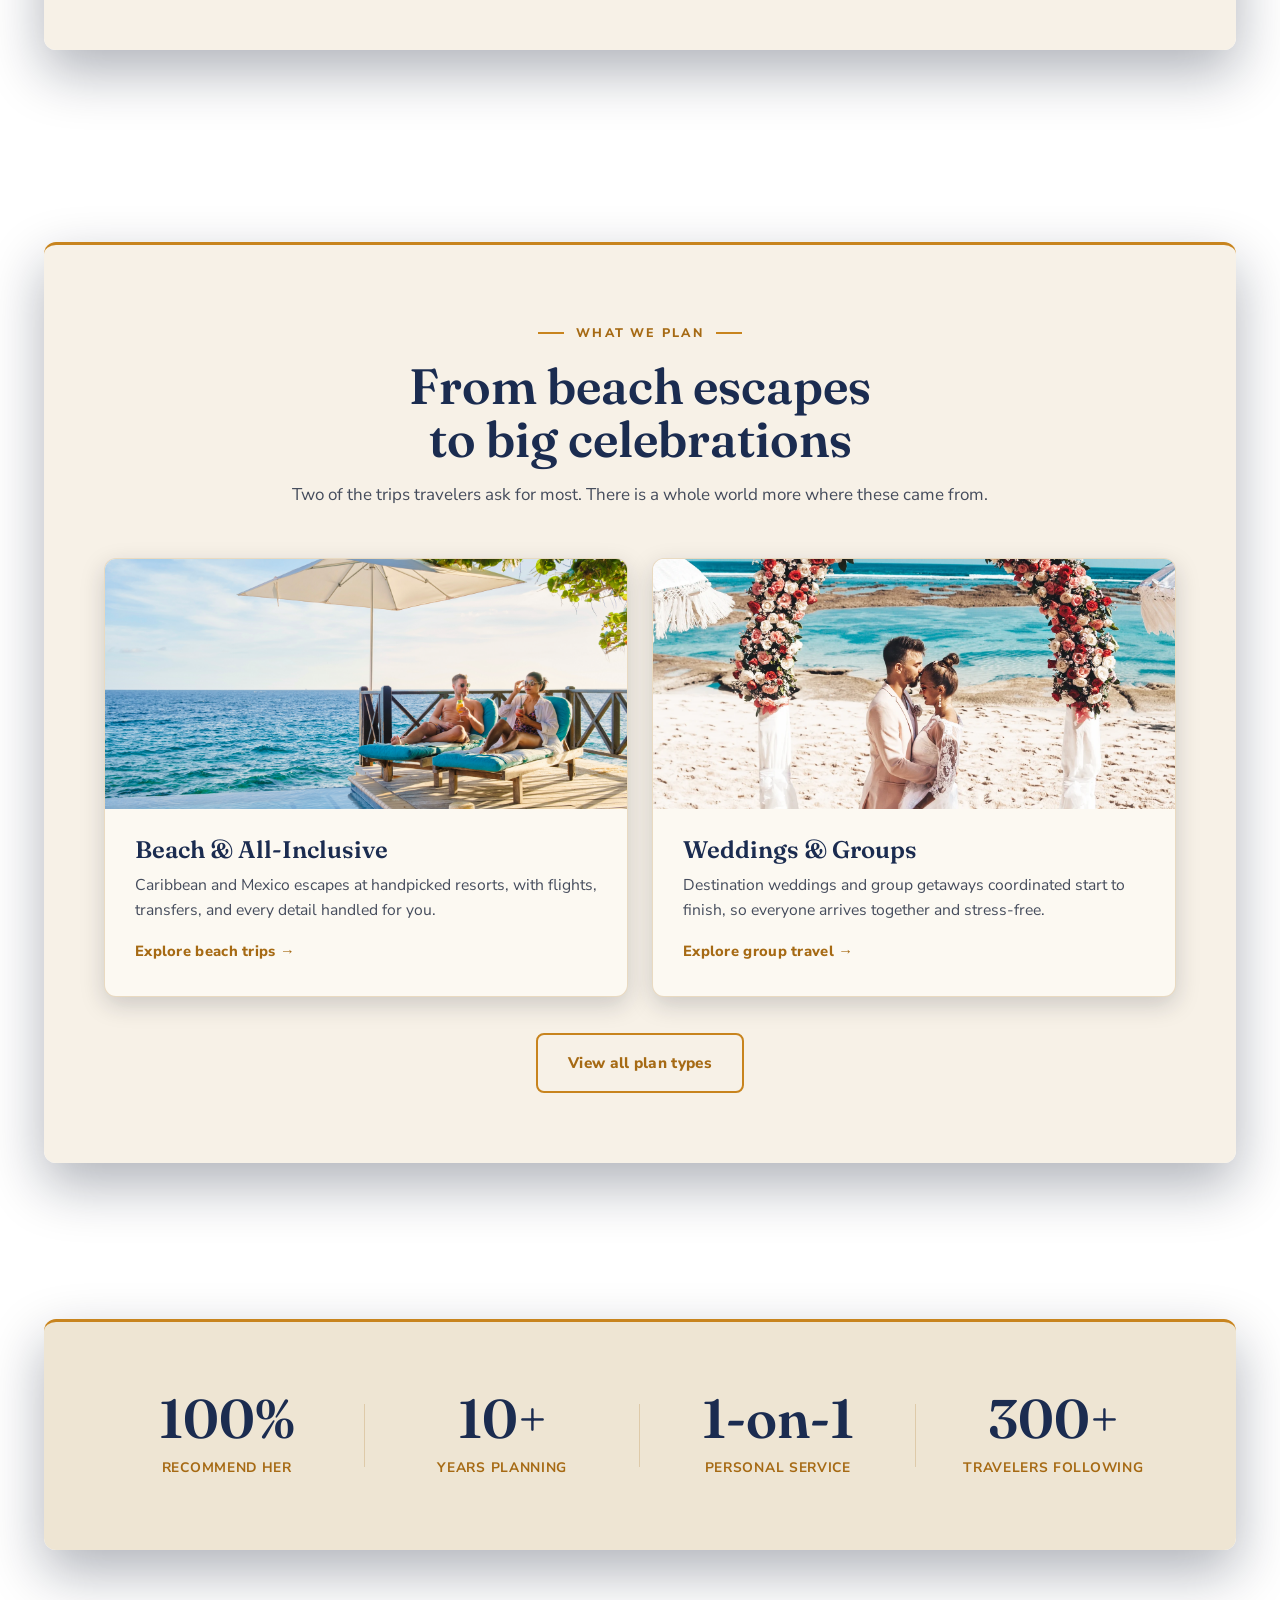
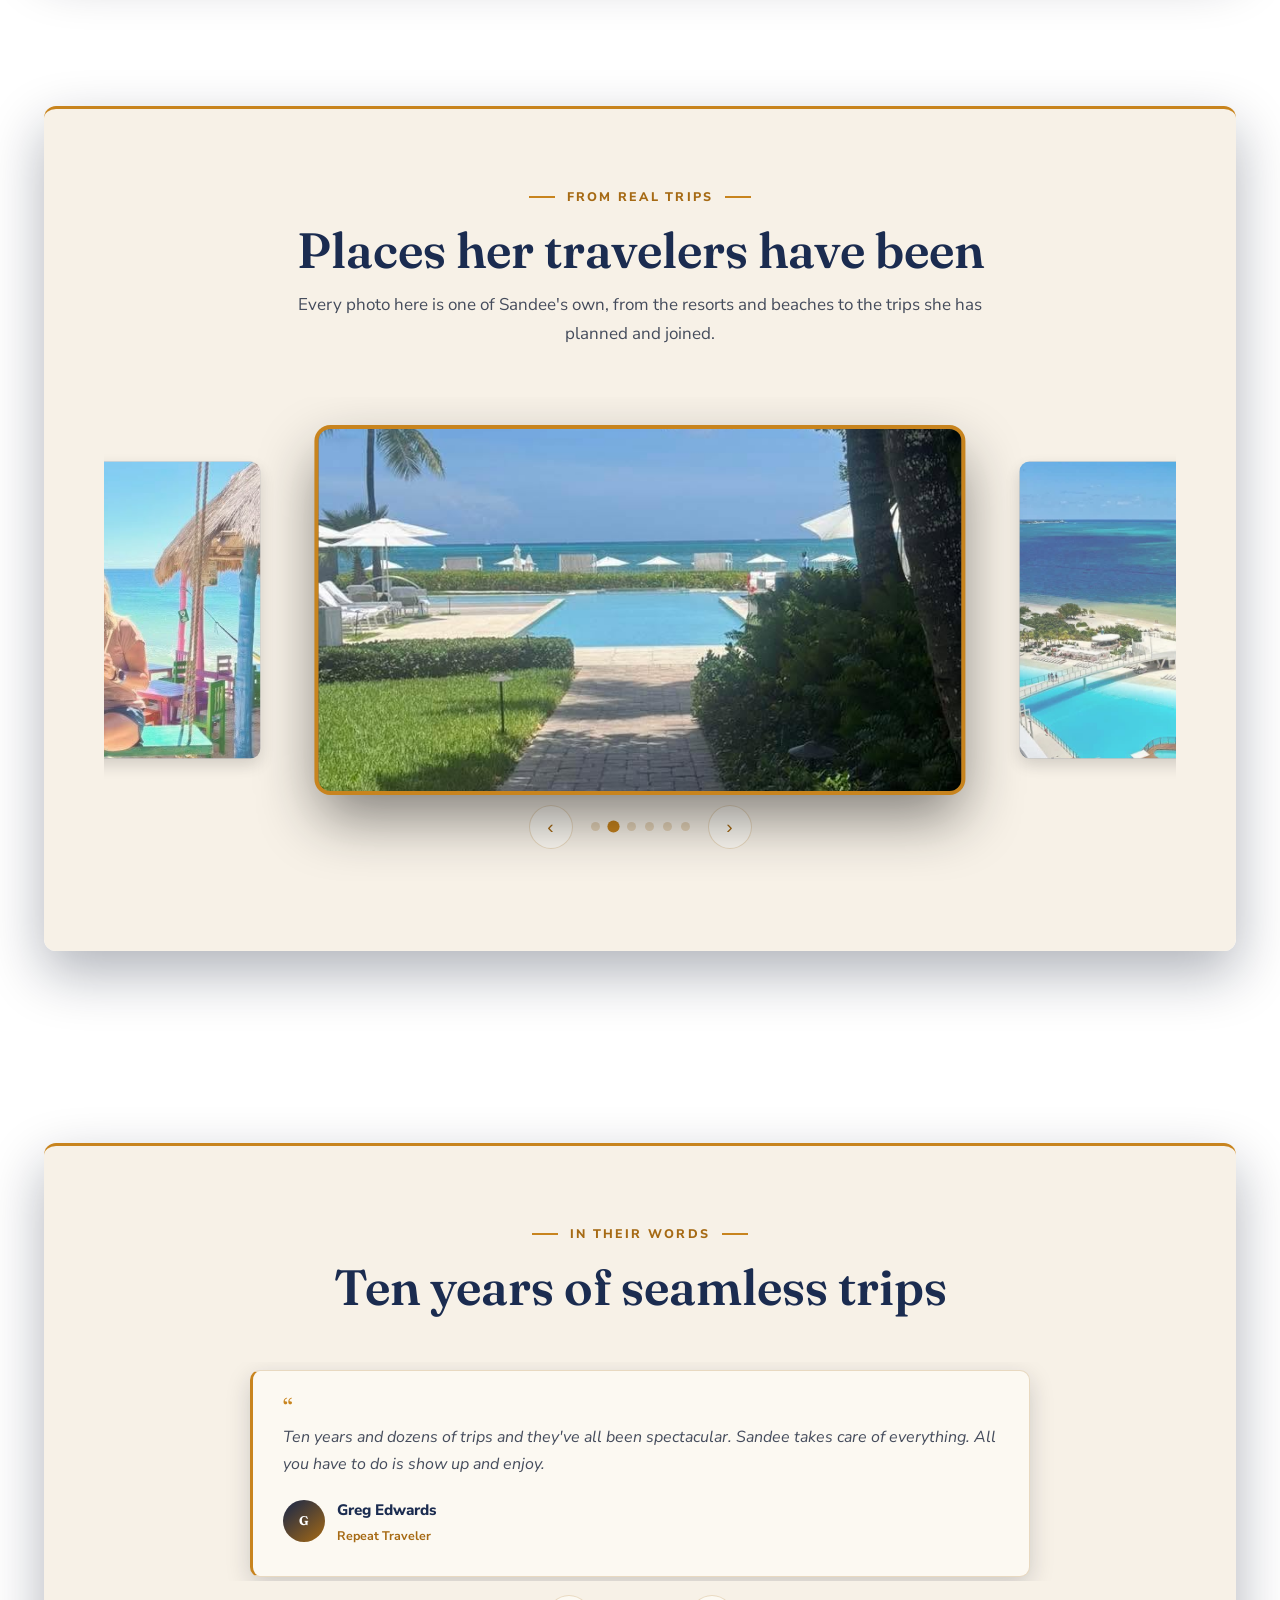
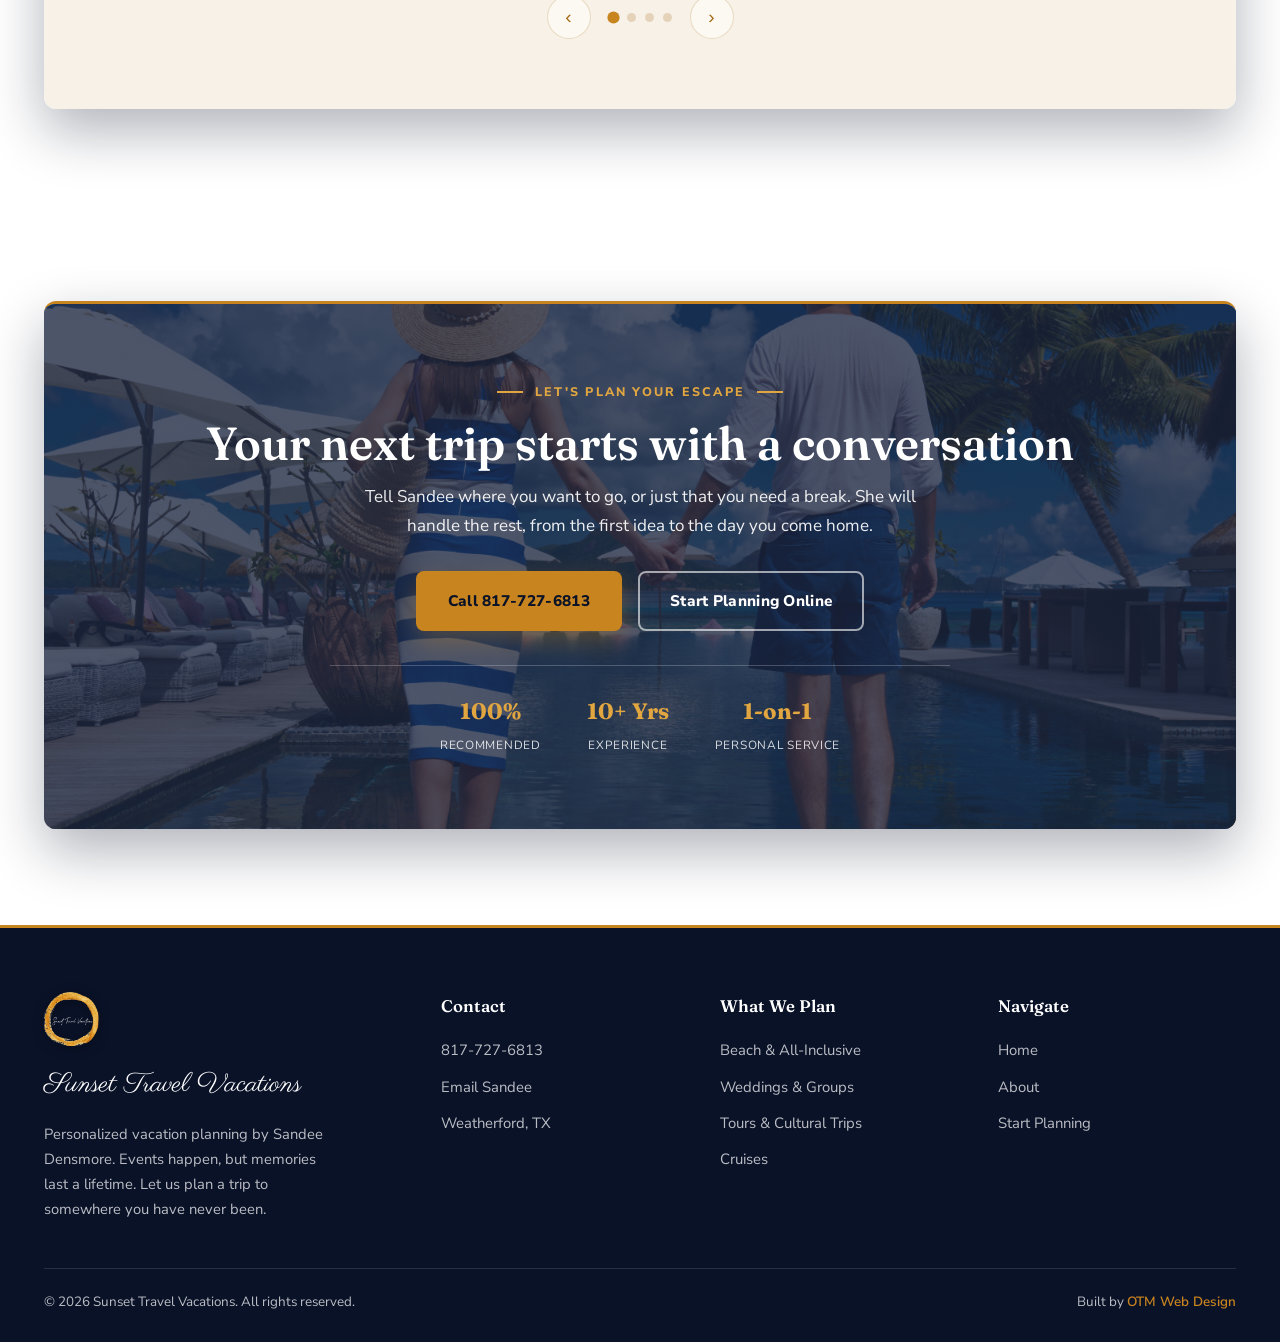
==== commit 7b675a34: "update" ====
--- a/index.html
+++ b/index.html
@@ -26,7 +26,6 @@
       <a href="index.html" data-nav="home">Home</a>
       <a href="services.html" data-nav="services">What We Plan</a>
       <a href="about.html" data-nav="about">About</a>
-      <a href="index.html#gallery">Gallery</a>
       <a href="book.html" class="btn btn-gold nav-cta">Start Planning</a>
     </div>
     <button class="hamburger" aria-label="Open menu" aria-expanded="false"><span></span><span></span><span></span></button>
@@ -37,7 +36,6 @@
   <a href="index.html">Home</a>
   <a href="services.html">What We Plan</a>
   <a href="about.html">About</a>
-  <a href="index.html#gallery">Gallery</a>
   <a href="book.html" class="btn btn-gold">Start Planning</a>
 </aside>
 
@@ -101,31 +99,28 @@
     <div class="frame">
       <div class="section-head">
         <span class="eyebrow center">What We Plan</span>
-        <h2>One advisor. A whole world of trips.</h2>
-        <p>Whether you want sand between your toes or a once-in-a-lifetime celebration, every trip is planned around you.</p>
-      </div>
-      <div class="card-grid">
-        <div class="icard">
-          <div class="icn"><svg viewBox="0 0 48 48"><circle cx="24" cy="17" r="7"/><path d="M24 2v4M24 28v4M9 17h4M35 17h4M13 6l3 3M35 6l-3 3M2 40c4-4 8-4 12 0s8 4 12 0 8-4 12 0 8 4 12 0M2 46c4-4 8-4 12 0s8 4 12 0 8-4 12 0 8 4 12 0"/></svg></div>
-          <h3>Beach &amp; All-Inclusive</h3>
-          <p>Caribbean and Mexico escapes at handpicked resorts. Pristine beaches, warm hospitality, and unforgettable sunsets.</p>
-        </div>
-        <div class="icard">
-          <div class="icn"><svg viewBox="0 0 48 48"><circle cx="17" cy="28" r="10"/><circle cx="31" cy="28" r="10"/><path d="M13 14l4 5 4-5M27 14l4 5 4-5M13 14h8M27 14h8"/></svg></div>
-          <h3>Weddings &amp; Groups</h3>
-          <p>Destination weddings and large group trips coordinated start to finish, so the whole party arrives stress-free.</p>
-        </div>
-        <div class="icard">
-          <div class="icn"><svg viewBox="0 0 48 48"><circle cx="24" cy="24" r="20"/><path d="M31 17l-4 12-12 4 4-12z"/><circle cx="24" cy="24" r="2"/></svg></div>
-          <h3>Tours &amp; Cultural Trips</h3>
-          <p>Guided getaways and cultural journeys, from European cities to small-town day trips with a story behind every stop.</p>
-        </div>
-        <div class="icard">
-          <div class="icn"><svg viewBox="0 0 48 48"><path d="M6 30l4 10h28l4-10zM24 6v24M24 6l10 4-10 4M10 30V20l14-6 14 6v10"/></svg></div>
-          <h3>Cruises</h3>
-          <p>Ocean and river cruises matched to your pace and budget, with the cabins, excursions, and timing handled for you.</p>
-        </div>
-      </div>
+        <h2>From beach escapes to big celebrations</h2>
+        <p>Two of the trips travelers ask for most. There is a whole world more where these came from.</p>
+      </div>
+      <div class="plan-two">
+        <a href="services.html" class="plancard">
+          <div class="pc-img"><img src="assets/beach-main.jpg" alt="Beach and all-inclusive resort"></div>
+          <div class="pc-body">
+            <h3>Beach &amp; All-Inclusive</h3>
+            <p>Caribbean and Mexico escapes at handpicked resorts, with flights, transfers, and every detail handled for you.</p>
+            <span class="pc-link">Explore beach trips &#8594;</span>
+          </div>
+        </a>
+        <a href="services.html" class="plancard">
+          <div class="pc-img"><img src="assets/weddings-main.jpg" alt="Destination wedding on the beach"></div>
+          <div class="pc-body">
+            <h3>Weddings &amp; Groups</h3>
+            <p>Destination weddings and group getaways coordinated start to finish, so everyone arrives together and stress-free.</p>
+            <span class="pc-link">Explore group travel &#8594;</span>
+          </div>
+        </a>
+      </div>
+      <div class="plan-all"><a href="services.html" class="btn btn-ghost-gold">View all plan types</a></div>
     </div>
   </div>
 </section>
@@ -153,12 +148,12 @@
       </div>
       <div class="car-viewport">
         <div class="car-track" id="carTrack">
-          <div class="car-slide" style="background-image:url('assets/gallery-1.jpg');" role="img" aria-label="Turks and Caicos shoreline"><span class="car-cap">Turks &amp; Caicos shoreline</span></div>
-          <div class="car-slide" style="background-image:url('assets/gallery-2.jpg');" role="img" aria-label="Sunset over the water"><span class="car-cap">Sunset over the water</span></div>
-          <div class="car-slide" style="background-image:url('assets/gallery-3.jpg');" role="img" aria-label="Resort pool in Punta Cana"><span class="car-cap">Resort pool, Punta Cana</span></div>
-          <div class="car-slide" style="background-image:url('assets/gallery-4.jpg');" role="img" aria-label="Beach hammock afternoon"><span class="car-cap">Beach hammock afternoon</span></div>
-          <div class="car-slide" style="background-image:url('assets/gallery-5.jpg');" role="img" aria-label="Resort at dusk"><span class="car-cap">Resort lit up at dusk</span></div>
-          <div class="car-slide" style="background-image:url('assets/gallery-6.jpg');" role="img" aria-label="Aruba coastline"><span class="car-cap">Aruba coastline</span></div>
+          <div class="car-slide is-active" style="background-image:url('assets/gallery-1.jpg');" role="img" aria-label="Vacation photo"></div>
+          <div class="car-slide is-next" style="background-image:url('assets/gallery-2.jpg');" role="img" aria-label="Vacation photo"></div>
+          <div class="car-slide" style="background-image:url('assets/gallery-3.jpg');" role="img" aria-label="Vacation photo"></div>
+          <div class="car-slide" style="background-image:url('assets/gallery-4.jpg');" role="img" aria-label="Vacation photo"></div>
+          <div class="car-slide" style="background-image:url('assets/gallery-5.jpg');" role="img" aria-label="Vacation photo"></div>
+          <div class="car-slide is-prev" style="background-image:url('assets/gallery-6.jpg');" role="img" aria-label="Vacation photo"></div>
         </div>
         <div class="car-controls">
           <button class="car-btn" id="carPrev" aria-label="Previous">&#8249;</button>
@@ -178,26 +173,43 @@
         <span class="eyebrow center">In Their Words</span>
         <h2>Ten years of seamless trips</h2>
       </div>
-      <div class="tcols">
-        <div class="tcard">
-          <div class="quote">&#8220;</div>
-          <p>Ten years and dozens of trips and they've all been spectacular. Sandee takes care of everything. All you have to do is show up and enjoy.</p>
-          <div class="who"><span class="av">G</span><div><b>Greg Edwards</b><span>Repeat Traveler</span></div></div>
-        </div>
-        <div class="tcard">
-          <div class="quote">&#8220;</div>
-          <p>She made our fifty-plus guest destination wedding seamless and as stress-free as possible. Our wedding wouldn't have been possible without her.</p>
-          <div class="who"><span class="av">D</span><div><b>David Rock</b><span>Destination Wedding</span></div></div>
-        </div>
-        <div class="tcard">
-          <div class="quote">&#8220;</div>
-          <p>Sandee booked our flights, made sure we accumulated our miles, scheduled private transfers, and reserved a special cocktail hour for our party of nine.</p>
-          <div class="who"><span class="av">S</span><div><b>Suzie Harris</b><span>Group Travel, Riviera Maya</span></div></div>
-        </div>
-        <div class="tcard">
-          <div class="quote">&#8220;</div>
-          <p>Whether you want a quick trip to Mexico or a dream vacation to Aruba, she will take care of everything. So excited for her to book our next one.</p>
-          <div class="who"><span class="av">E</span><div><b>Elizabeth LaGrone</b><span>Repeat Traveler</span></div></div>
+      <div class="tcar">
+        <div class="tcar-viewport">
+          <div class="tcar-track">
+            <div class="tcar-slide">
+              <div class="tcard">
+                <div class="quote">&#8220;</div>
+                <p>Ten years and dozens of trips and they've all been spectacular. Sandee takes care of everything. All you have to do is show up and enjoy.</p>
+                <div class="who"><span class="av">G</span><div><b>Greg Edwards</b><span>Repeat Traveler</span></div></div>
+              </div>
+            </div>
+            <div class="tcar-slide">
+              <div class="tcard">
+                <div class="quote">&#8220;</div>
+                <p>She made our fifty-plus guest destination wedding seamless and as stress-free as possible. Our wedding wouldn't have been possible without her.</p>
+                <div class="who"><span class="av">D</span><div><b>David Rock</b><span>Destination Wedding</span></div></div>
+              </div>
+            </div>
+            <div class="tcar-slide">
+              <div class="tcard">
+                <div class="quote">&#8220;</div>
+                <p>Sandee booked our flights, made sure we accumulated our miles, scheduled private transfers, and reserved a special cocktail hour for our party of nine.</p>
+                <div class="who"><span class="av">S</span><div><b>Suzie Harris</b><span>Group Travel, Riviera Maya</span></div></div>
+              </div>
+            </div>
+            <div class="tcar-slide">
+              <div class="tcard">
+                <div class="quote">&#8220;</div>
+                <p>Whether you want a quick trip to Mexico or a dream vacation to Aruba, she will take care of everything. So excited for her to book our next one.</p>
+                <div class="who"><span class="av">E</span><div><b>Elizabeth LaGrone</b><span>Repeat Traveler</span></div></div>
+              </div>
+            </div>
+          </div>
+        </div>
+        <div class="car-controls">
+          <button class="car-btn tcar-prev" aria-label="Previous testimonial">&#8249;</button>
+          <div class="car-dots tcar-dots"></div>
+          <button class="car-btn tcar-next" aria-label="Next testimonial">&#8250;</button>
         </div>
       </div>
     </div>
@@ -229,6 +241,7 @@
   <div class="container">
     <div class="footer-grid">
       <div class="f-brand">
+        <img src="assets/logo.png" alt="Sunset Travel Vacations" class="footer-logo">
         <span class="brand-mark">Sunset Travel Vacations</span>
         <p>Personalized vacation planning by Sandee Densmore. Events happen, but memories last a lifetime. Let us plan a trip to somewhere you have never been.</p>
       </div>
@@ -254,7 +267,6 @@
         <ul>
           <li><a href="index.html">Home</a></li>
           <li><a href="about.html">About</a></li>
-          <li><a href="index.html#gallery">Gallery</a></li>
           <li><a href="book.html">Start Planning</a></li>
         </ul>
       </div>
--- a/styles.css
+++ b/styles.css
@@ -341,4 +341,36 @@
 @media(prefers-reduced-motion:reduce){
   .marquee-track{animation:none;}
   *{scroll-behavior:auto;}
+}
+
+/* ============================================================
+   ADDITIONS: footer logo, home plan cards, testimonial carousel
+   ============================================================ */
+
+/* Footer logo */
+.footer-logo{height:54px;width:auto;display:block;margin-bottom:16px;filter:drop-shadow(0 2px 6px rgba(0,0,0,0.4));}
+
+/* Home "What We Plan" two-photo cards */
+.plan-two{display:grid;grid-template-columns:1fr 1fr;gap:24px;}
+.plancard{display:block;background:var(--ivory);border:1px solid var(--hairline);border-radius:12px;overflow:hidden;box-shadow:var(--shadow-soft);transition:transform .25s ease,box-shadow .25s ease,border-color .25s ease;color:inherit;}
+.plancard:hover{transform:translateY(-5px);box-shadow:var(--shadow-lift);border-color:var(--gold);}
+.plancard .pc-img{height:250px;overflow:hidden;background:#1d3358;}
+.plancard .pc-img img{width:100%;height:100%;object-fit:cover;transition:transform .5s ease;}
+.plancard:hover .pc-img img{transform:scale(1.05);}
+.plancard .pc-body{padding:28px 30px 30px;}
+.plancard h3{font-size:1.5rem;margin-bottom:10px;}
+.plancard p{font-size:0.98rem;line-height:1.6;margin-bottom:14px;}
+.pc-link{font-weight:800;color:var(--gold-deep);font-size:0.92rem;letter-spacing:0.02em;transition:color .2s ease;}
+.plancard:hover .pc-link{color:var(--gold);}
+.plan-all{text-align:center;margin-top:36px;}
+
+/* Testimonial carousel */
+.tcar{position:relative;}
+.tcar-viewport{overflow:hidden;}
+.tcar-track{display:flex;transition:transform .6s cubic-bezier(.5,.05,.2,1);}
+.tcar-slide{min-width:100%;padding:8px 6px 4px;}
+.tcar-slide .tcard{max-width:780px;margin:0 auto;}
+
+@media(max-width:900px){
+  .plan-two{grid-template-columns:1fr;}
 }
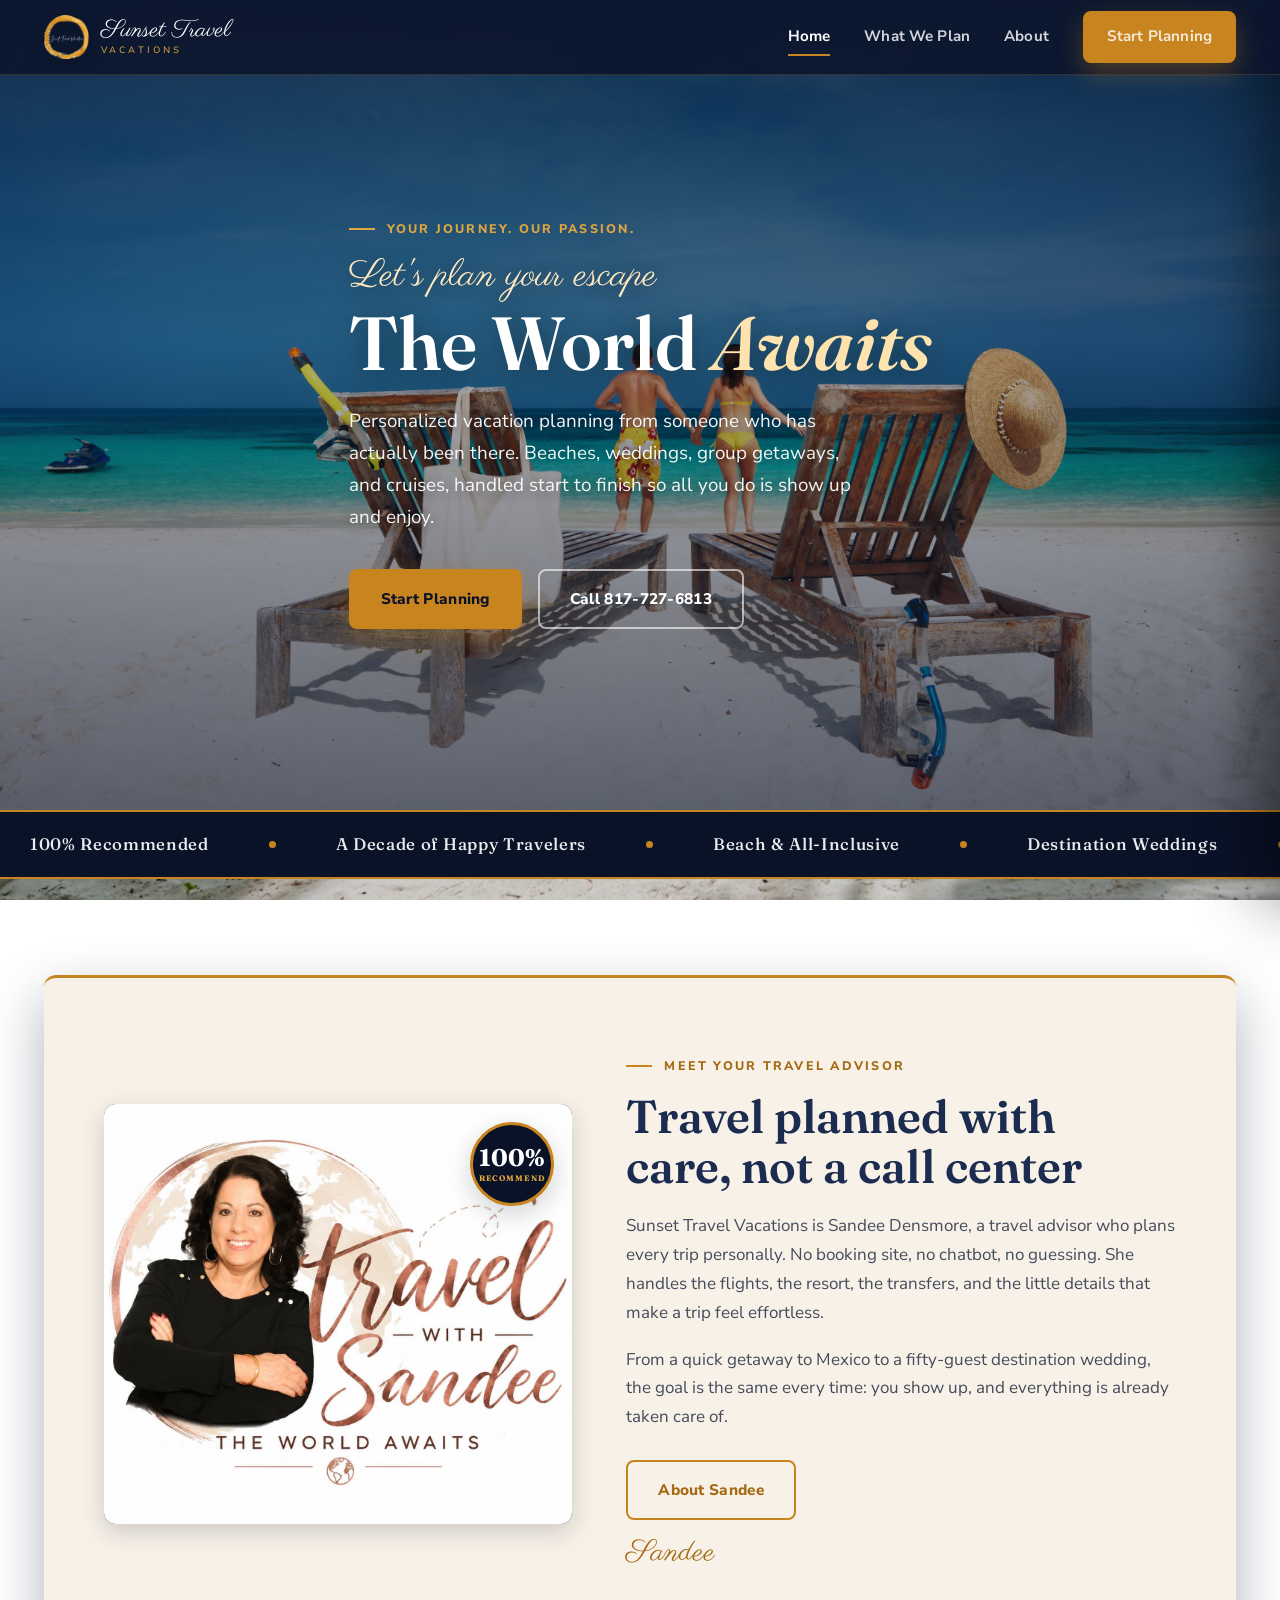
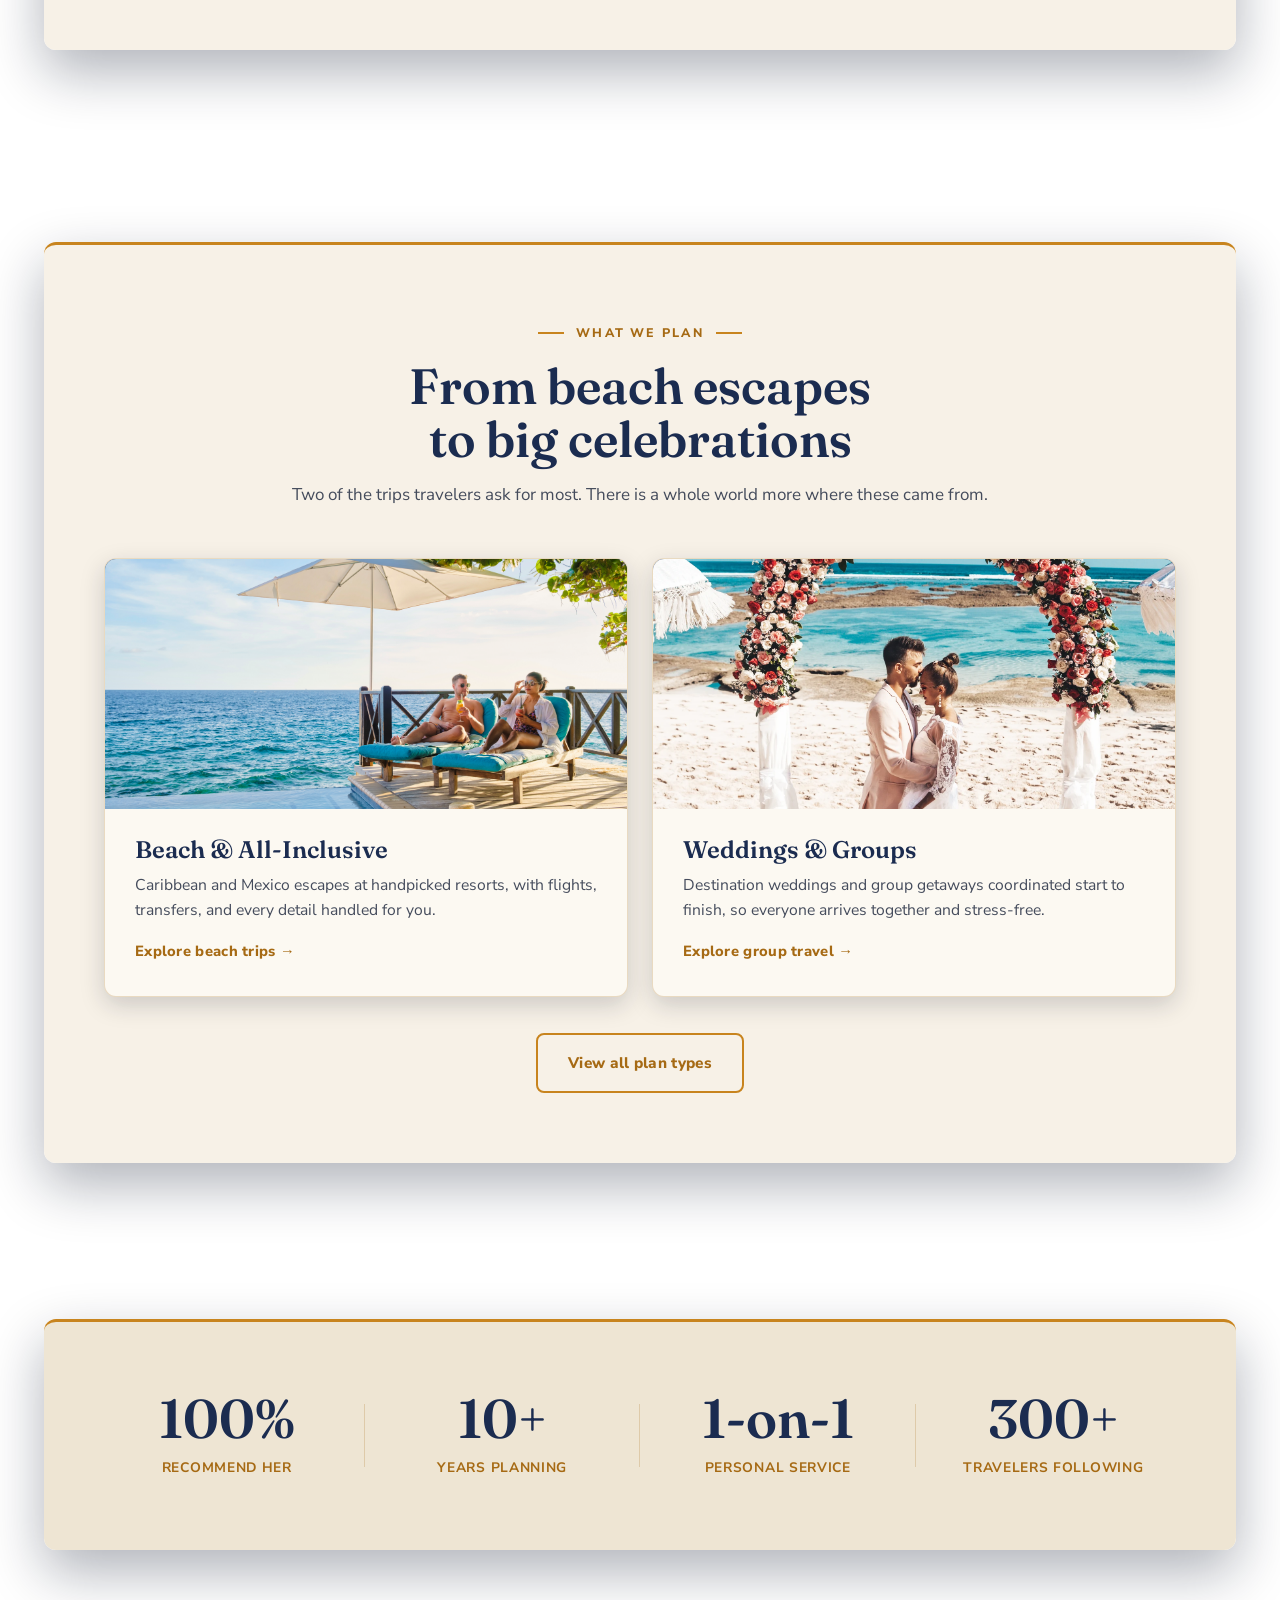
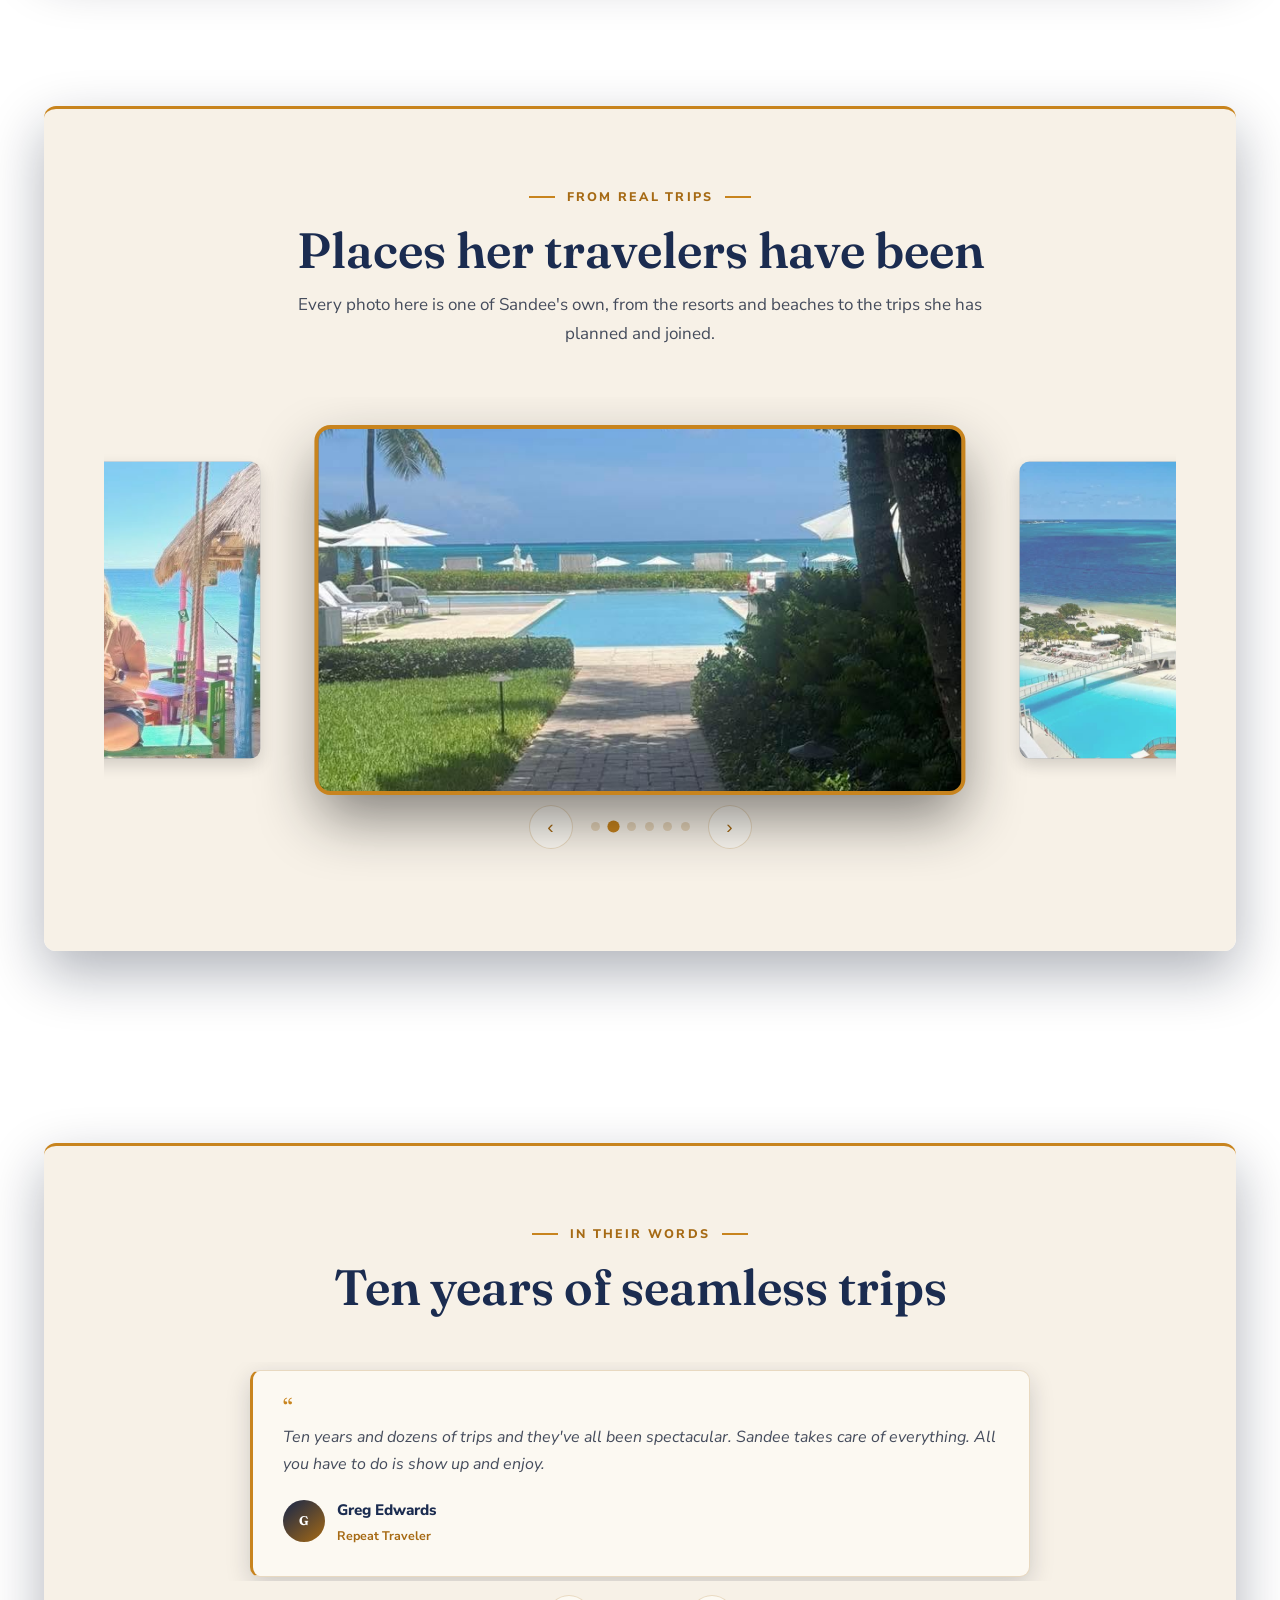
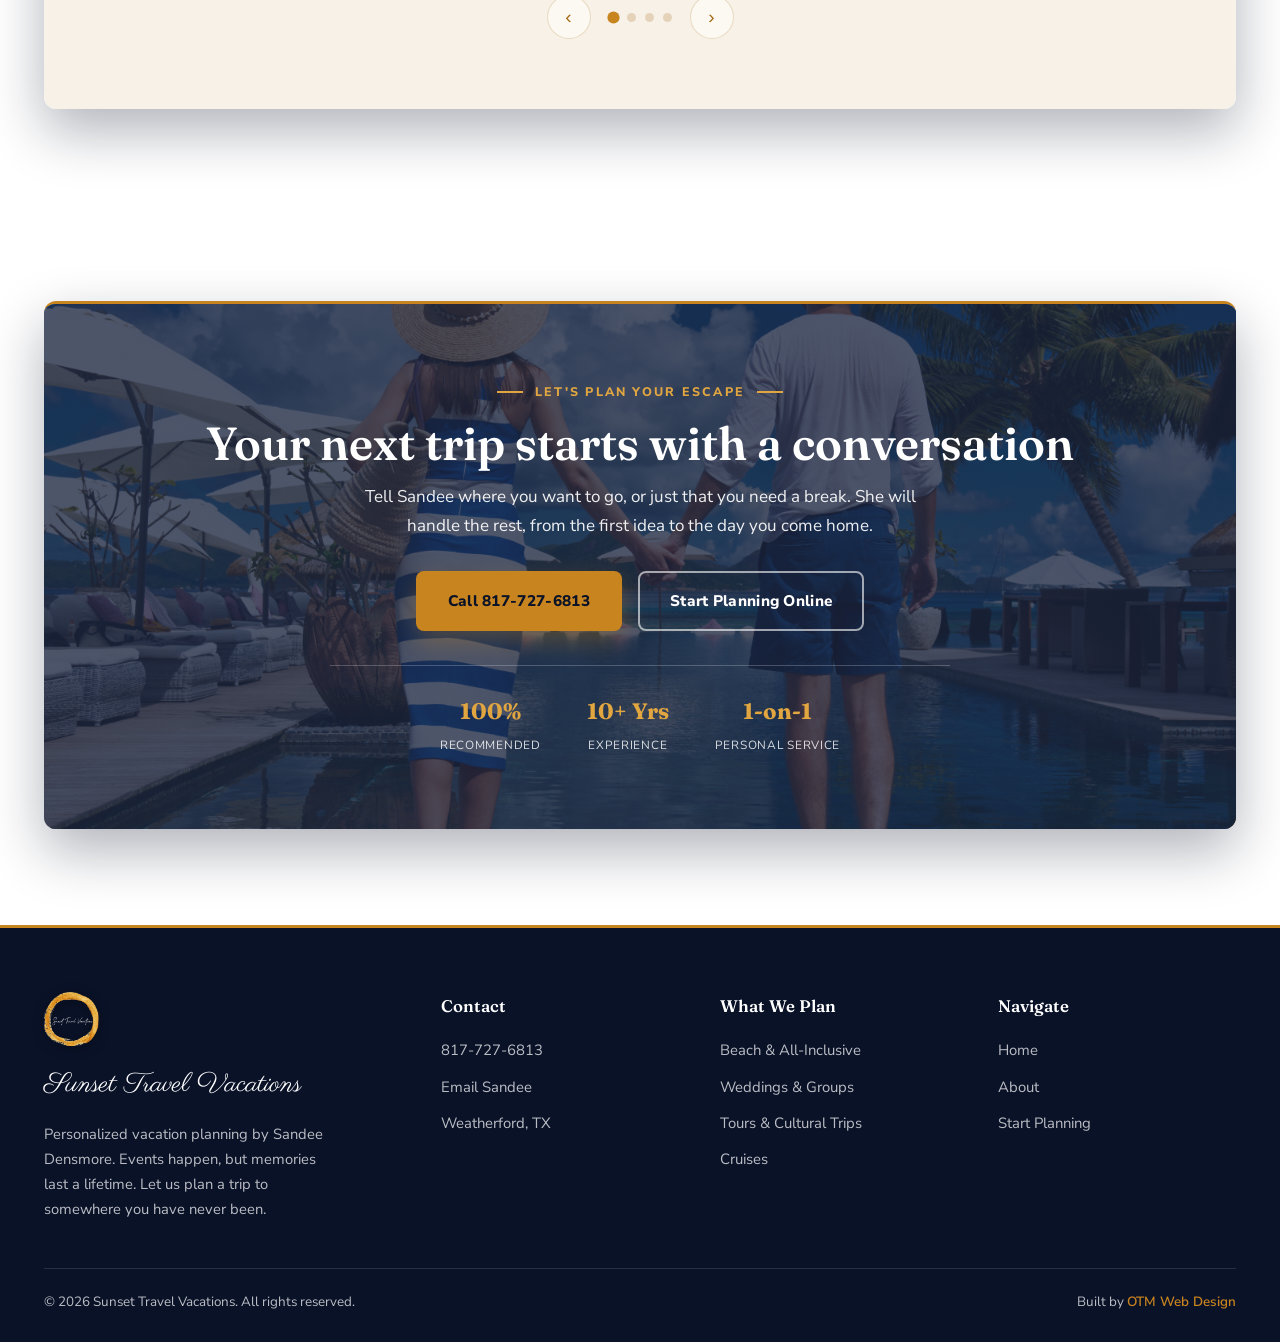
==== commit f5f3c79a: "mobile sticky button" ====
--- a/index.html
+++ b/index.html
@@ -278,7 +278,7 @@
   </div>
 </footer>
 
-<a href="tel:8177276813" class="call-bar">Tap to Call Sandee &#183; 817-727-6813</a>
+<a href="tel:8177276813" class="call-bar">Tap to Call Sandee</a>
 <script src="script.js"></script>
 </body>
 </html>
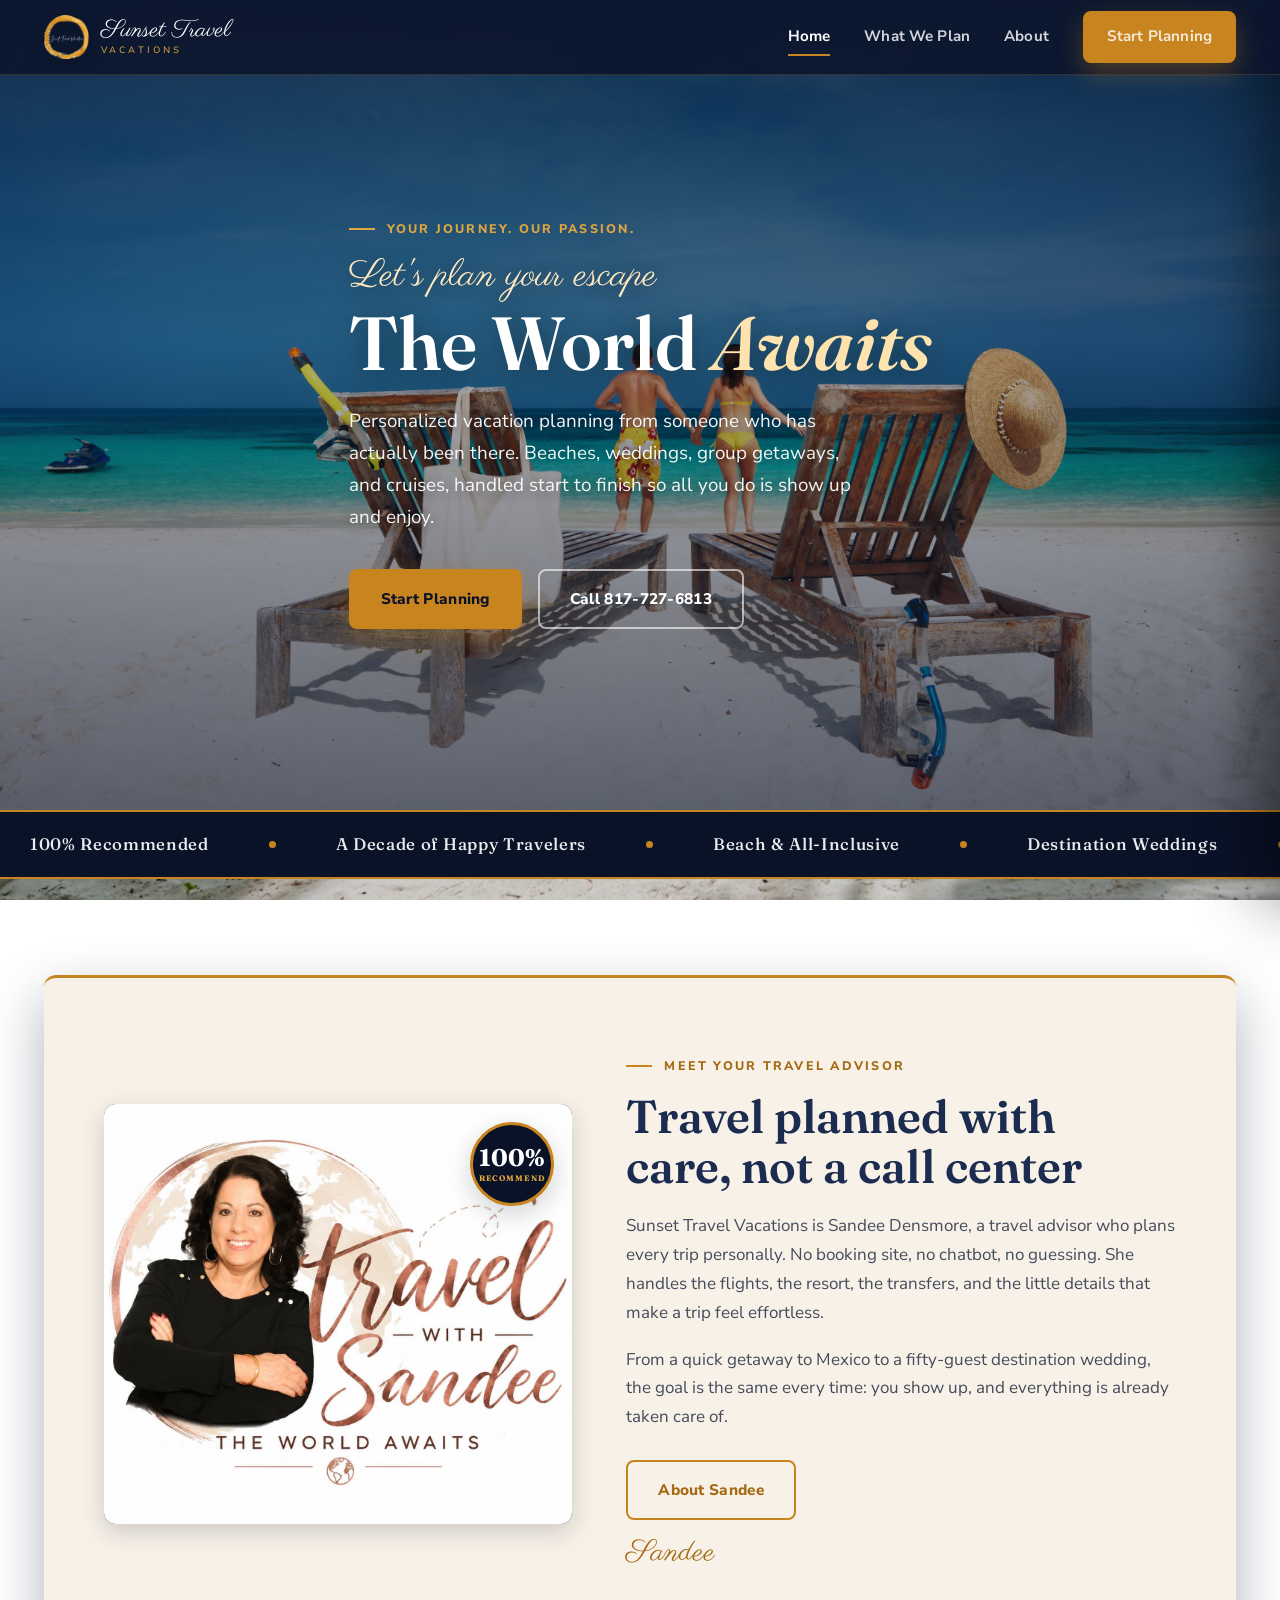
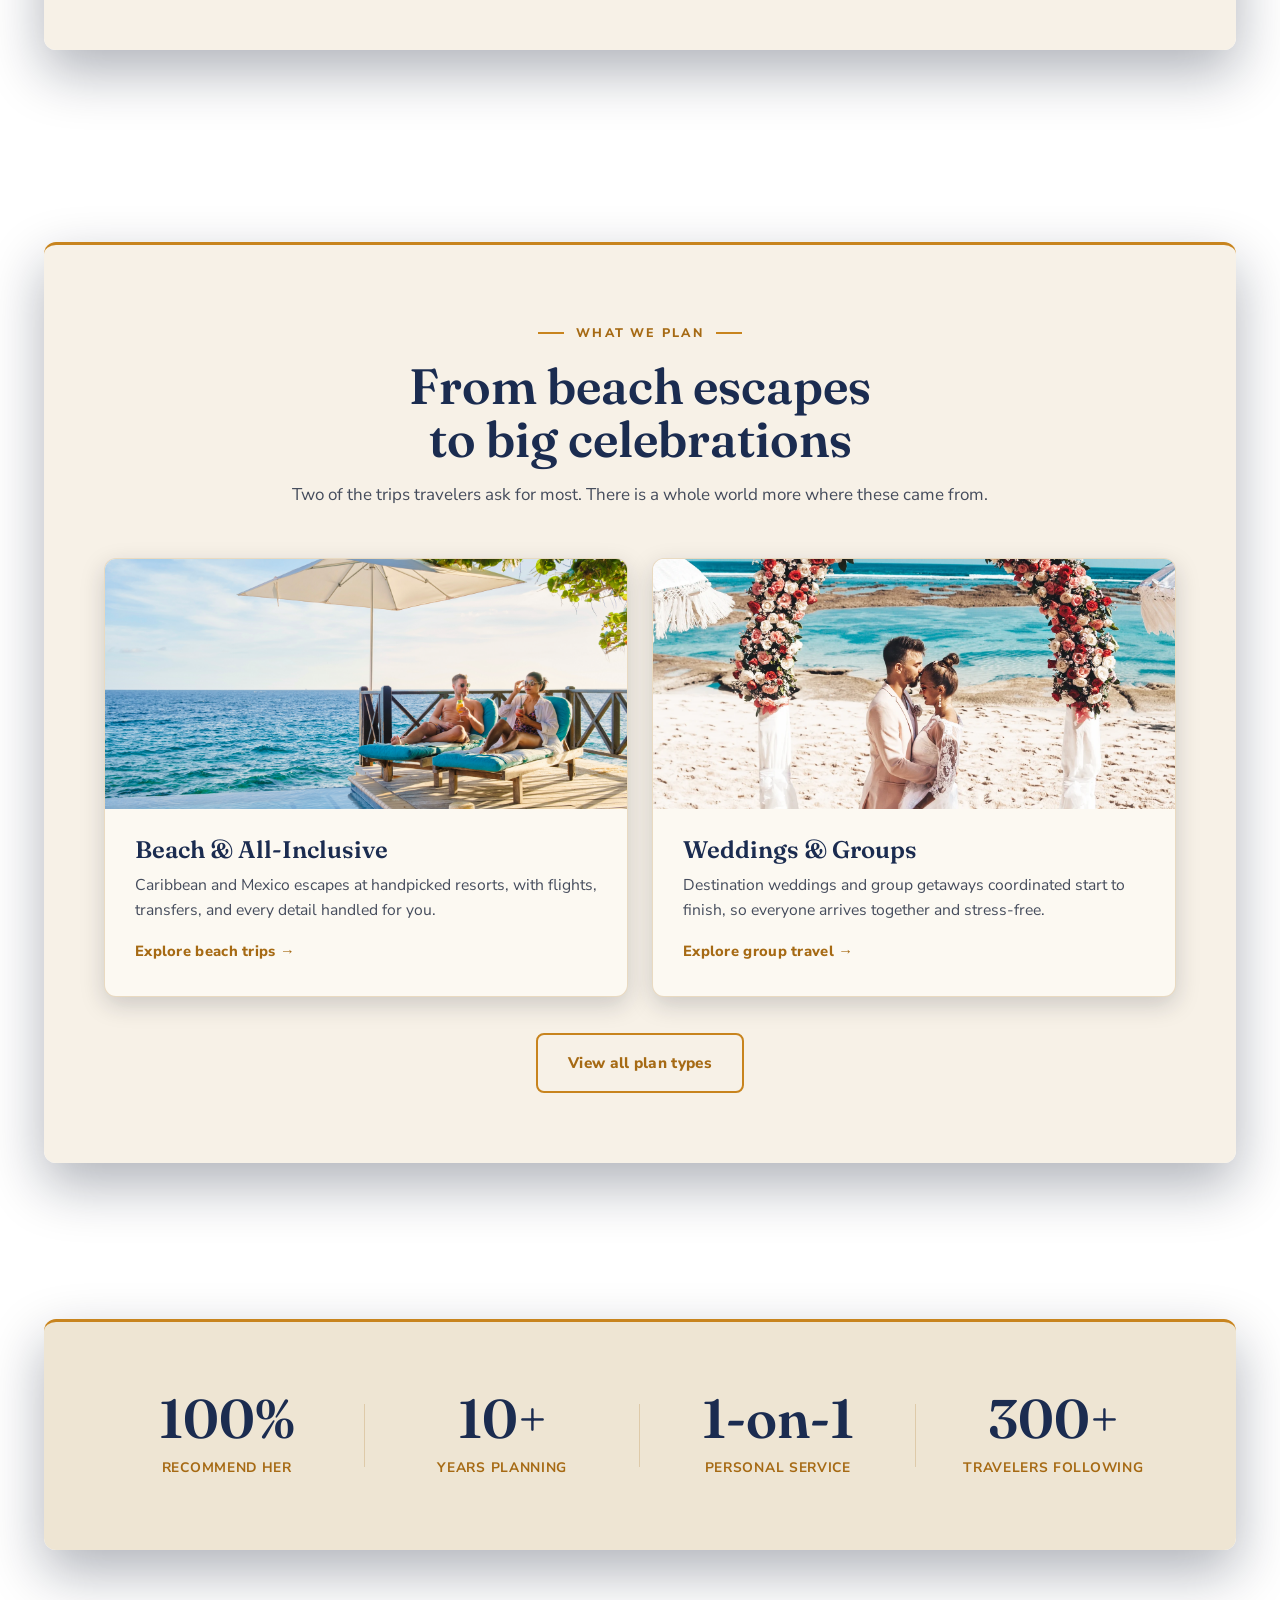
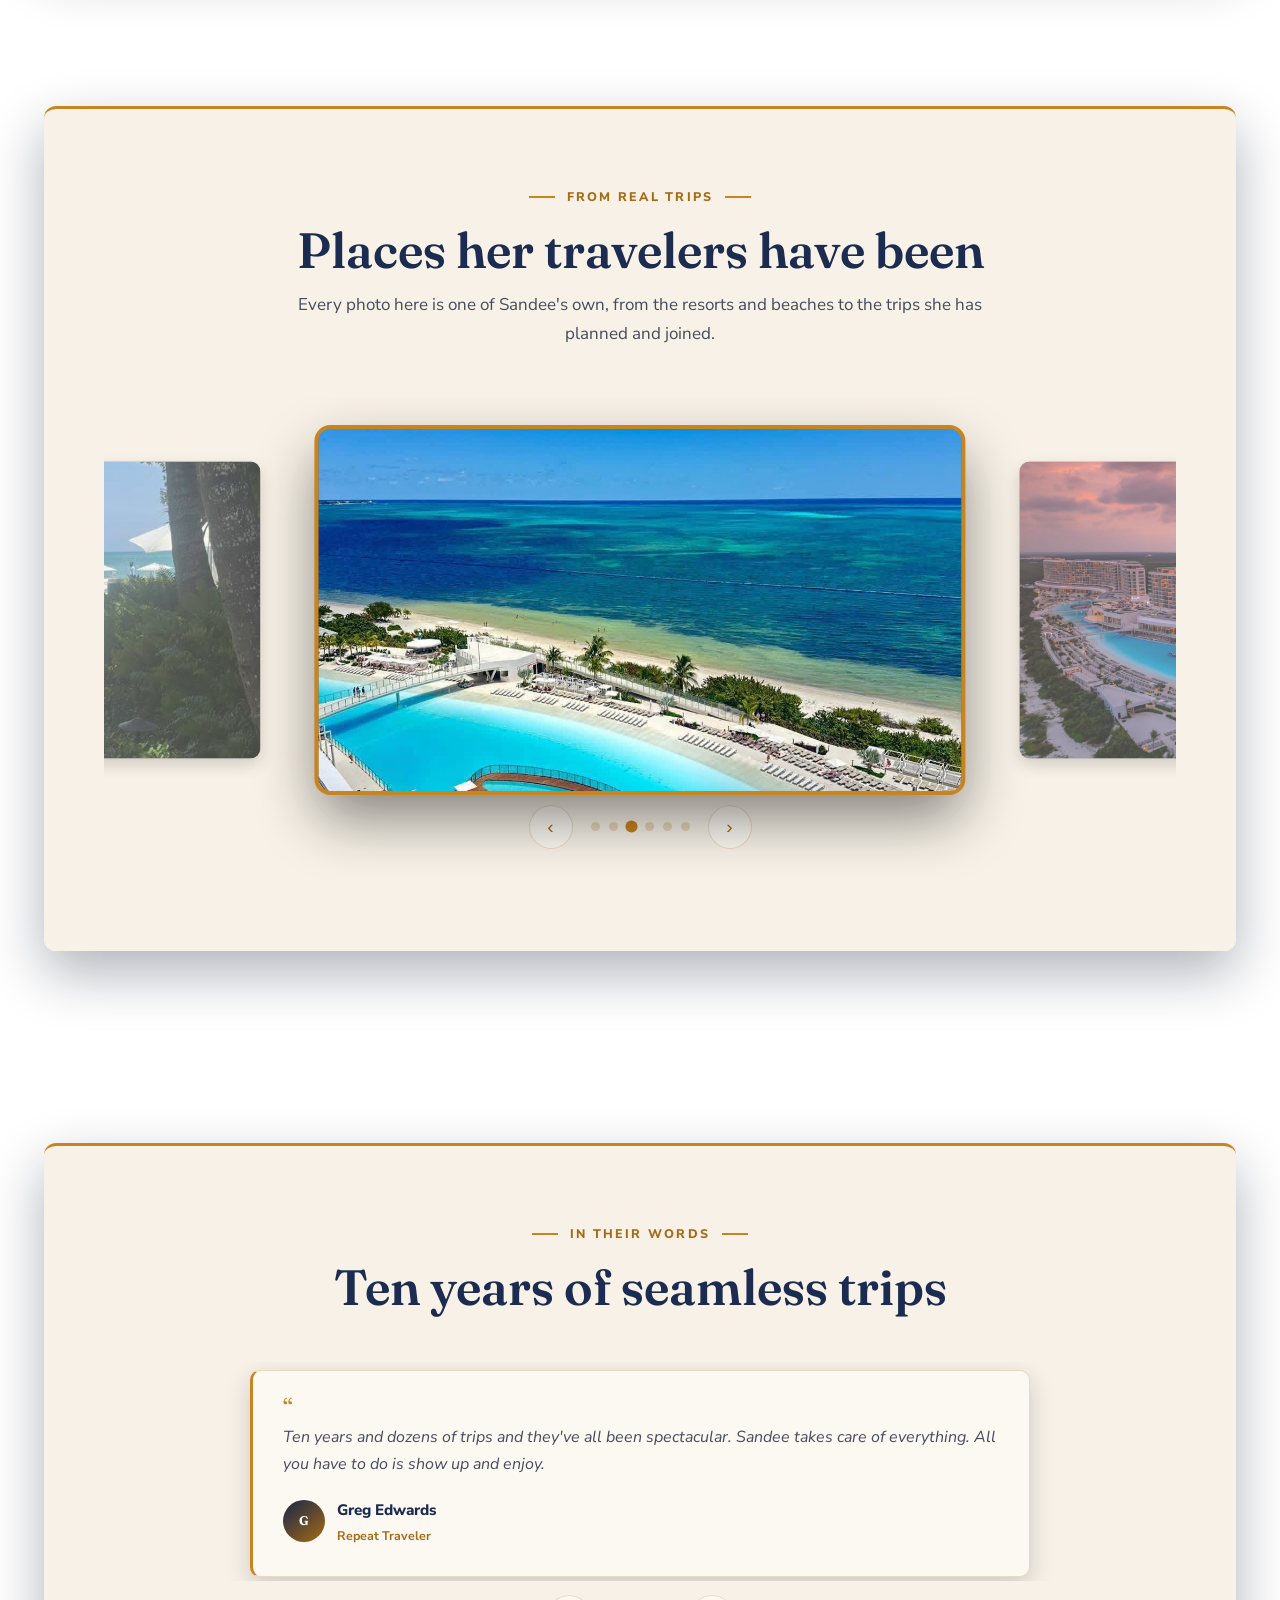
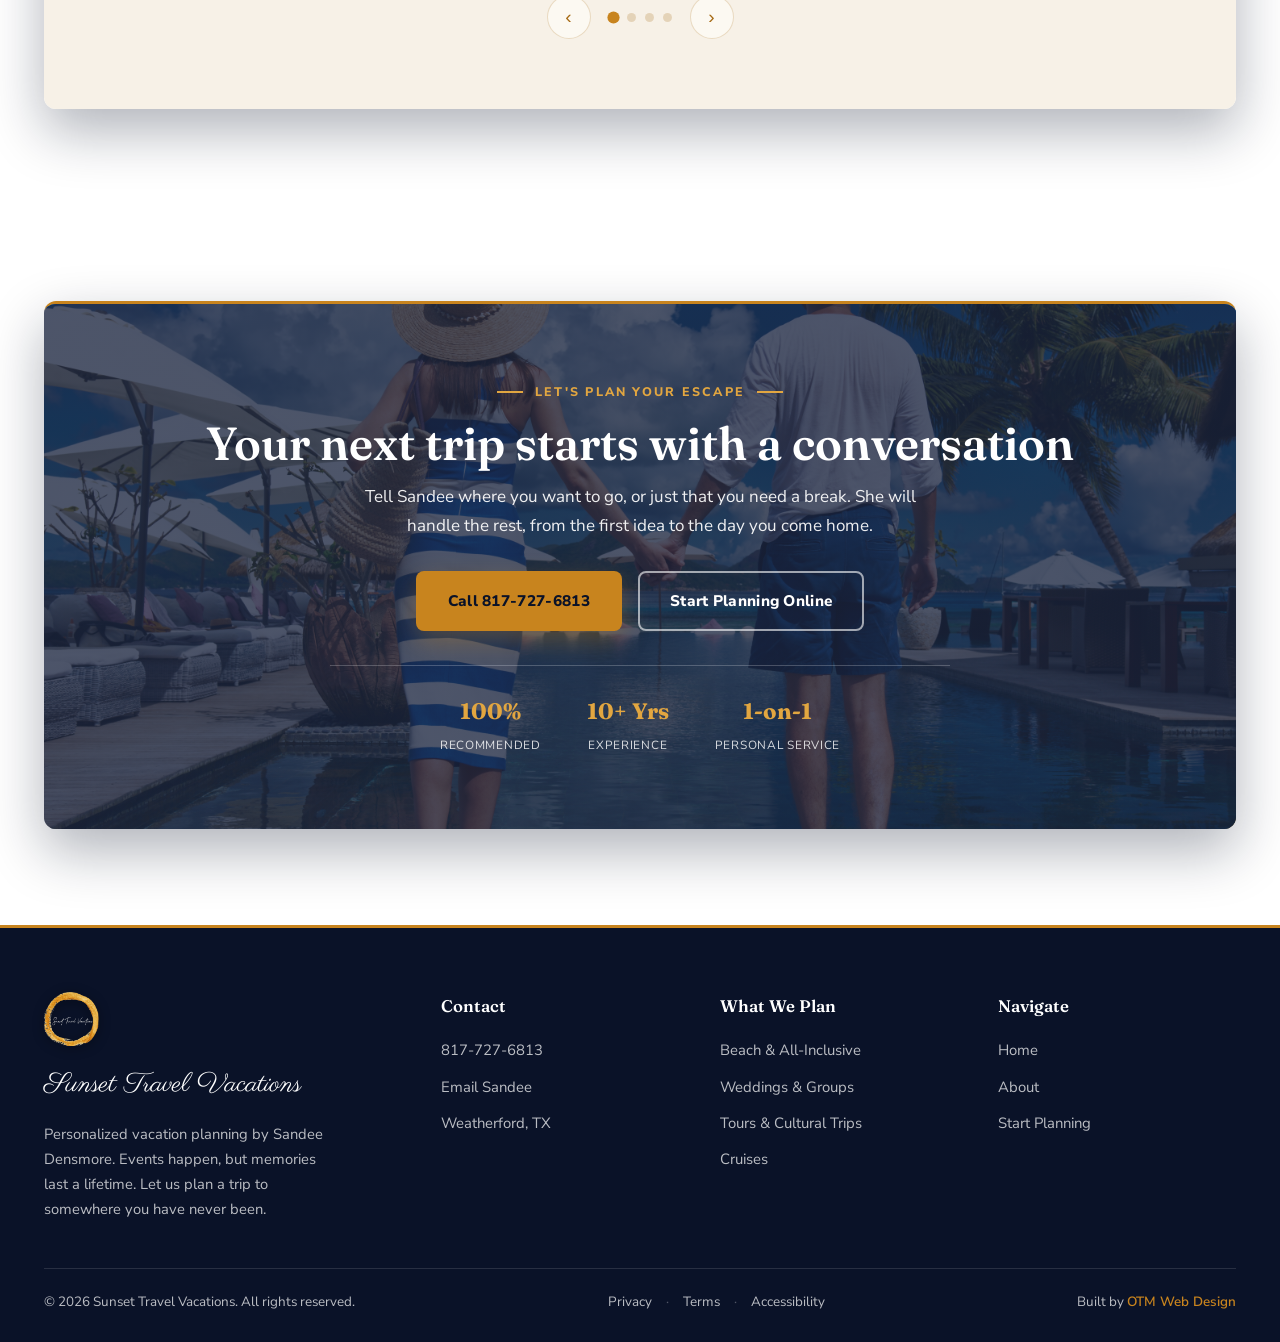
==== commit 99f2c759: "added legal" ====
--- a/index.html
+++ b/index.html
@@ -5,6 +5,19 @@
 <meta name="viewport" content="width=device-width, initial-scale=1.0">
 <title>Sunset Travel Vacations | Personalized Vacation Planning in Texas</title>
 <meta name="description" content="Sunset Travel Vacations plans beach escapes, destination weddings, group travel, cruises, and guided tours with personal service from advisor Sandee Densmore.">
+<meta property="og:type" content="website">
+<meta property="og:site_name" content="Sunset Travel Vacations">
+<meta property="og:title" content="Sunset Travel Vacations | The World Awaits">
+<meta property="og:description" content="Personalized vacation planning by advisor Sandee Densmore. Beaches, destination weddings, group travel, and cruises, handled start to finish.">
+<meta property="og:url" content="https://sunsettravelvacations.com/">
+<meta property="og:image" content="https://sunsettravelvacations.com/assets/og-image.jpg">
+<meta property="og:image:width" content="1200">
+<meta property="og:image:height" content="630">
+<meta property="og:image:alt" content="Sunset Travel Vacations">
+<meta name="twitter:card" content="summary_large_image">
+<meta name="twitter:title" content="Sunset Travel Vacations | The World Awaits">
+<meta name="twitter:description" content="Personalized vacation planning by advisor Sandee Densmore. Beaches, destination weddings, group travel, and cruises, handled start to finish.">
+<meta name="twitter:image" content="https://sunsettravelvacations.com/assets/og-image.jpg">
 <link rel="preconnect" href="https://fonts.googleapis.com">
 <link rel="preconnect" href="https://fonts.gstatic.com" crossorigin>
 <link href="https://fonts.googleapis.com/css2?family=Fraunces:opsz,wght@9..144,400;9..144,500;9..144,600;9..144,700&family=Nunito+Sans:wght@400;600;700;800&family=Parisienne&display=swap" rel="stylesheet">
@@ -273,6 +286,7 @@
     </div>
     <div class="footer-bottom">
       <span>&copy; 2026 Sunset Travel Vacations. All rights reserved.</span>
+      <span class="footer-legal"><a href="privacy.html">Privacy</a><span>&middot;</span><a href="terms.html">Terms</a><span>&middot;</span><a href="accessibility.html">Accessibility</a></span>
       <span class="footer-bottom-links">Built by <a href="https://otm-designs.com">OTM Web Design</a></span>
     </div>
   </div>
--- a/styles.css
+++ b/styles.css
@@ -373,4 +373,29 @@
 
 @media(max-width:900px){
   .plan-two{grid-template-columns:1fr;}
-}+}
+
+/* ============================================================
+   LEGAL PAGES (privacy, terms, accessibility)
+   ============================================================ */
+.hero--legal{min-height:auto;padding:140px 0 56px;text-align:left;background:linear-gradient(158deg,#0A1228 0%,#16264A 60%,#1C3158 100%);border-bottom:3px solid var(--gold);}
+.hero--legal .hero-content{max-width:var(--container);margin:0;}
+.hero--legal h1{font-size:clamp(2.3rem,4.6vw,3.4rem);margin-bottom:8px;}
+.hero--legal .hero-eyebrow{justify-content:flex-start;}
+
+.legal{max-width:840px;margin:0 auto;}
+.legal .updated{display:inline-block;font-size:0.82rem;color:var(--gold-deep);font-weight:800;letter-spacing:0.05em;text-transform:uppercase;margin-bottom:30px;padding-bottom:14px;border-bottom:1px solid var(--hairline);width:100%;}
+.legal h2{font-size:1.45rem;margin:34px 0 12px;}
+.legal h2:first-of-type{margin-top:0;}
+.legal h3{font-size:1.12rem;color:var(--ink);margin:22px 0 8px;font-family:'Fraunces',serif;font-weight:600;}
+.legal p{margin-bottom:14px;}
+.legal ul{margin:0 0 16px 0;padding-left:22px;}
+.legal li{margin-bottom:8px;}
+.legal a{color:var(--gold-deep);font-weight:700;}
+.legal a:hover{color:var(--gold);}
+.legal strong{color:var(--ink);font-weight:800;}
+
+/* Footer legal links */
+.footer-legal{display:flex;gap:14px;flex-wrap:wrap;align-items:center;}
+.footer-legal a:hover{color:var(--gold-light);}
+.footer-legal span{opacity:0.4;}
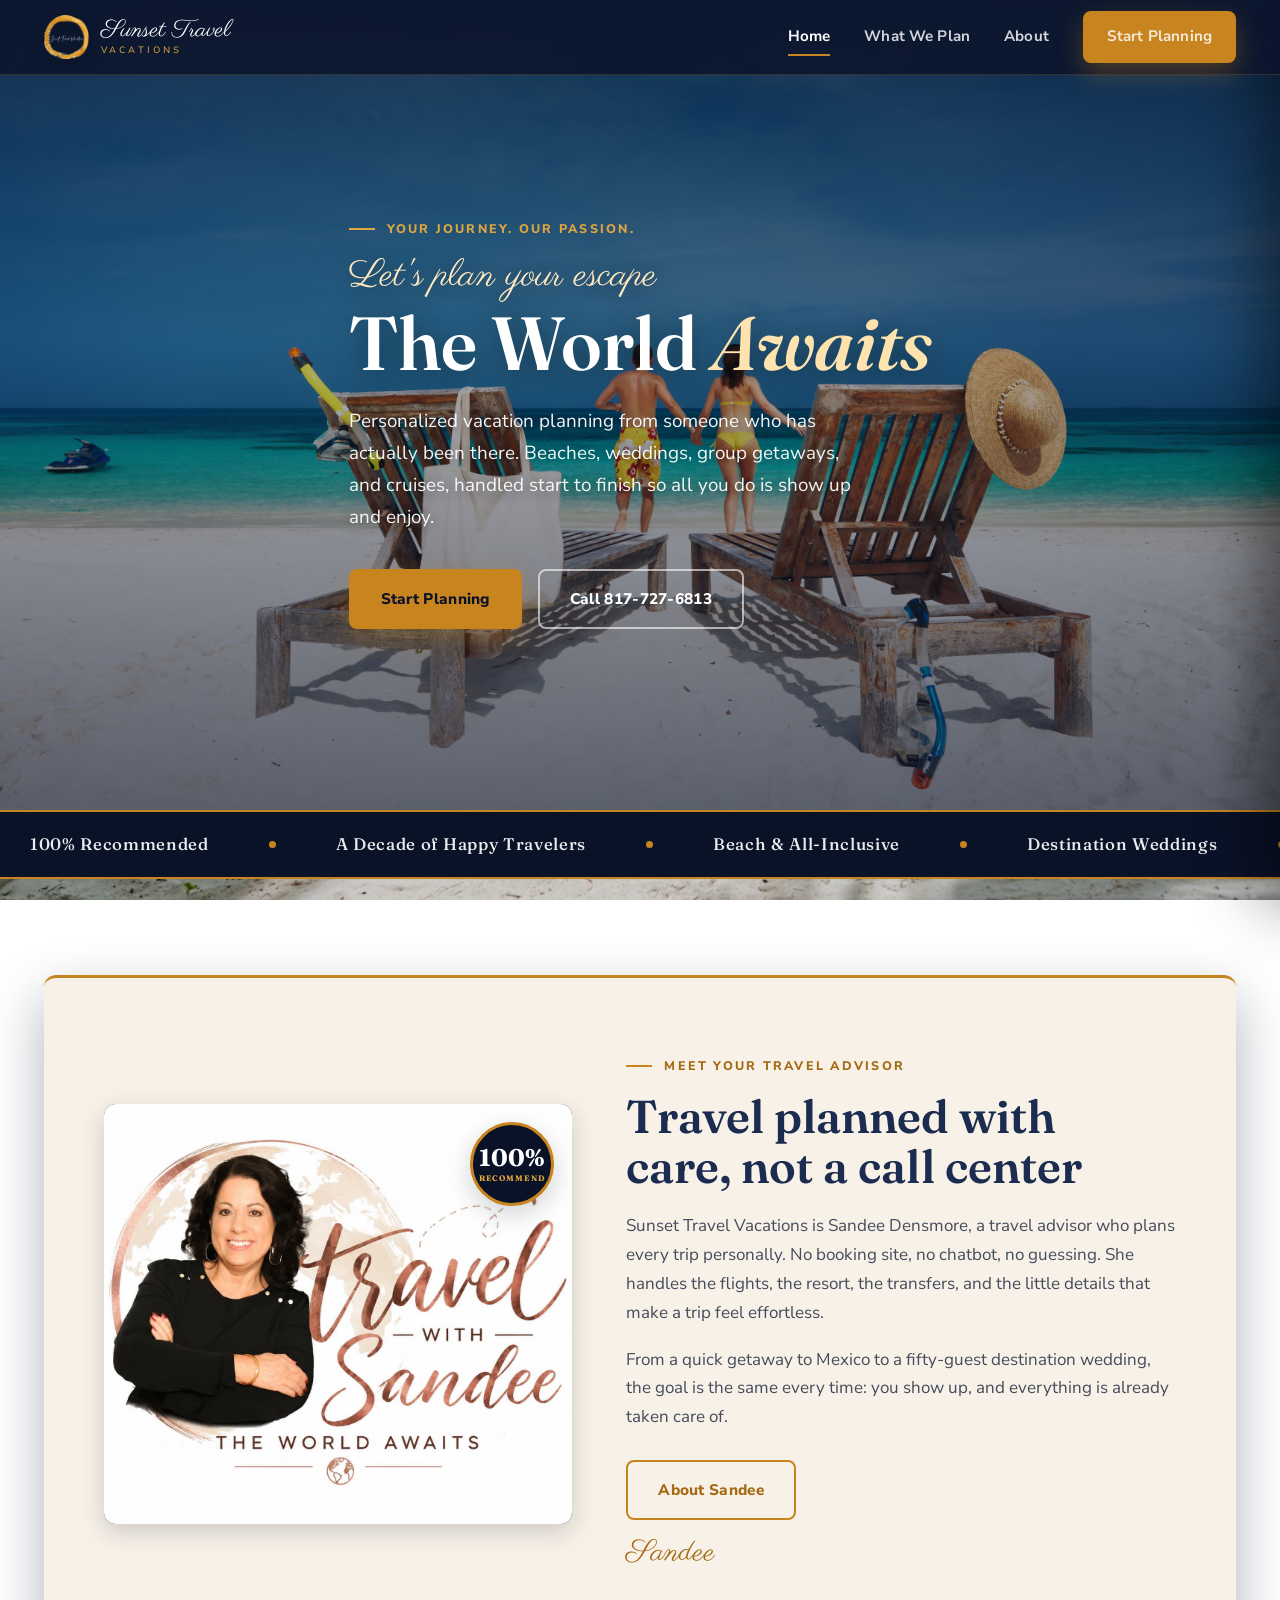
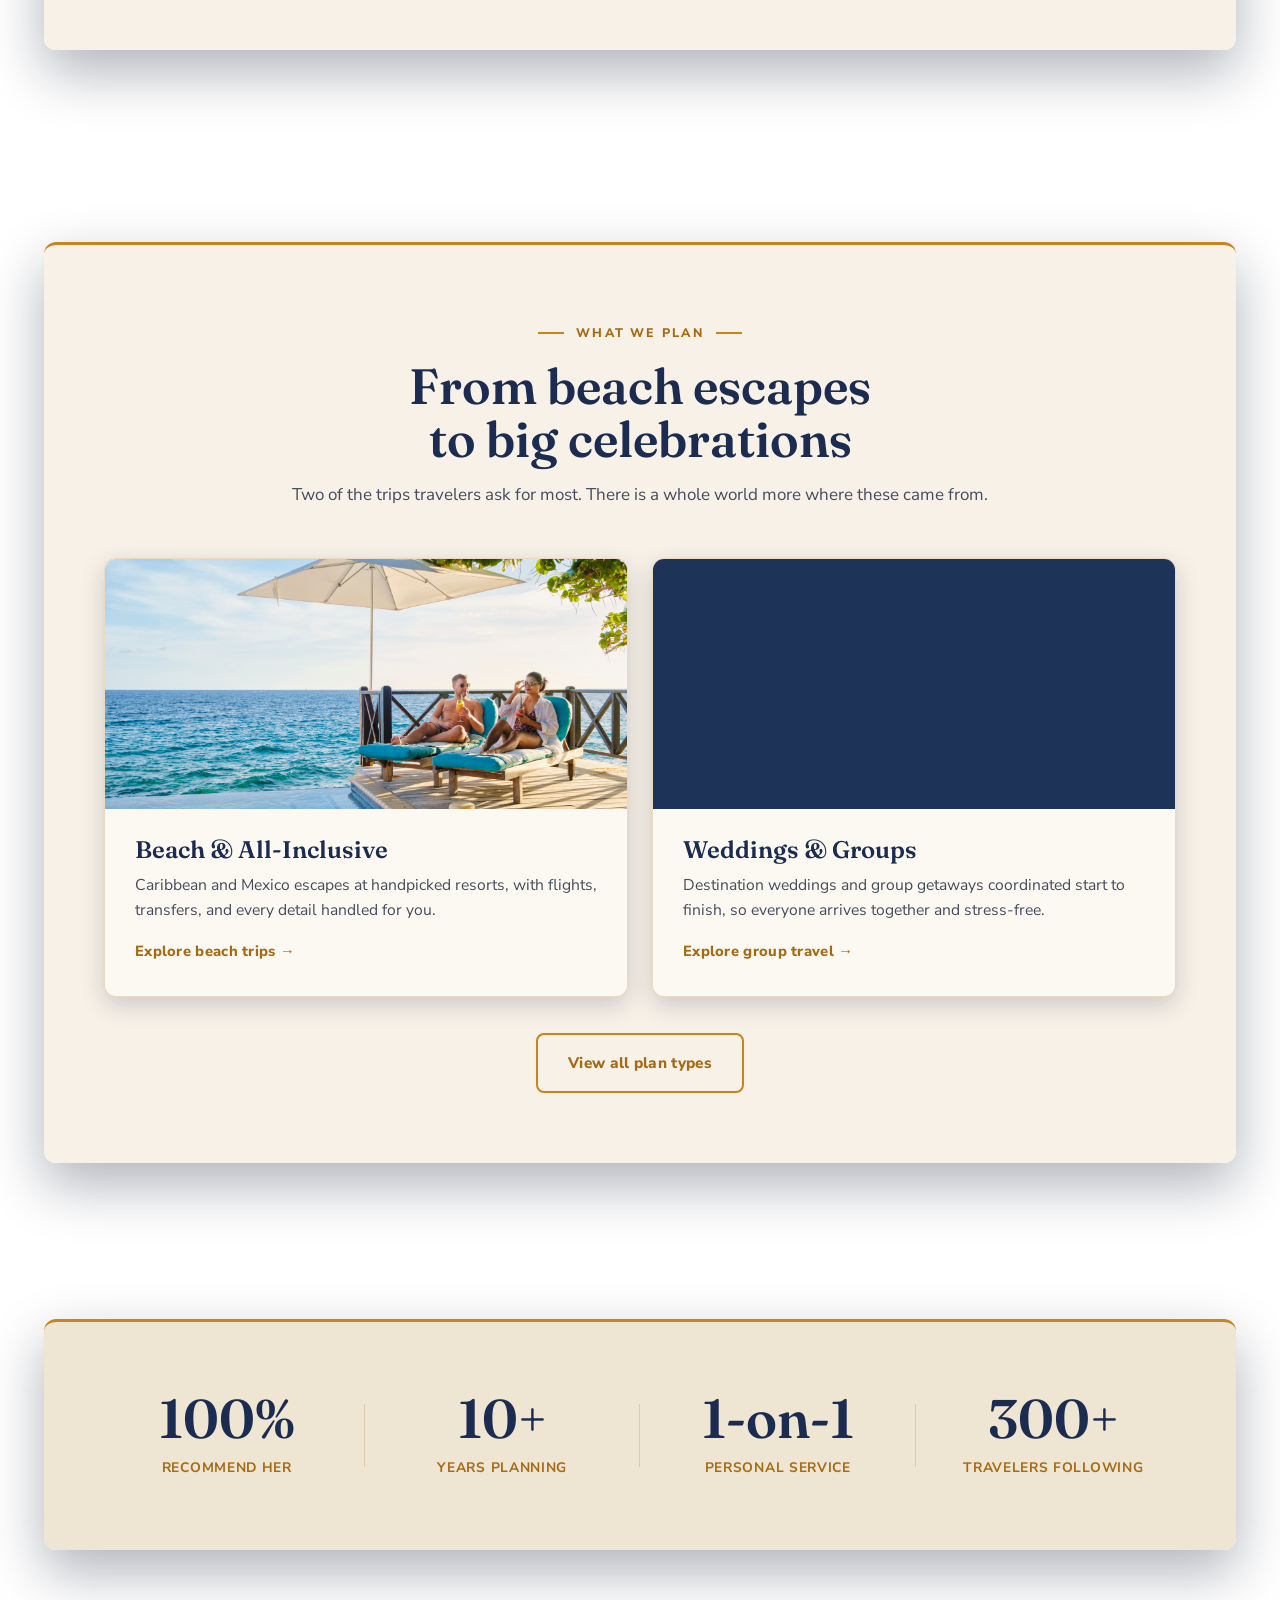
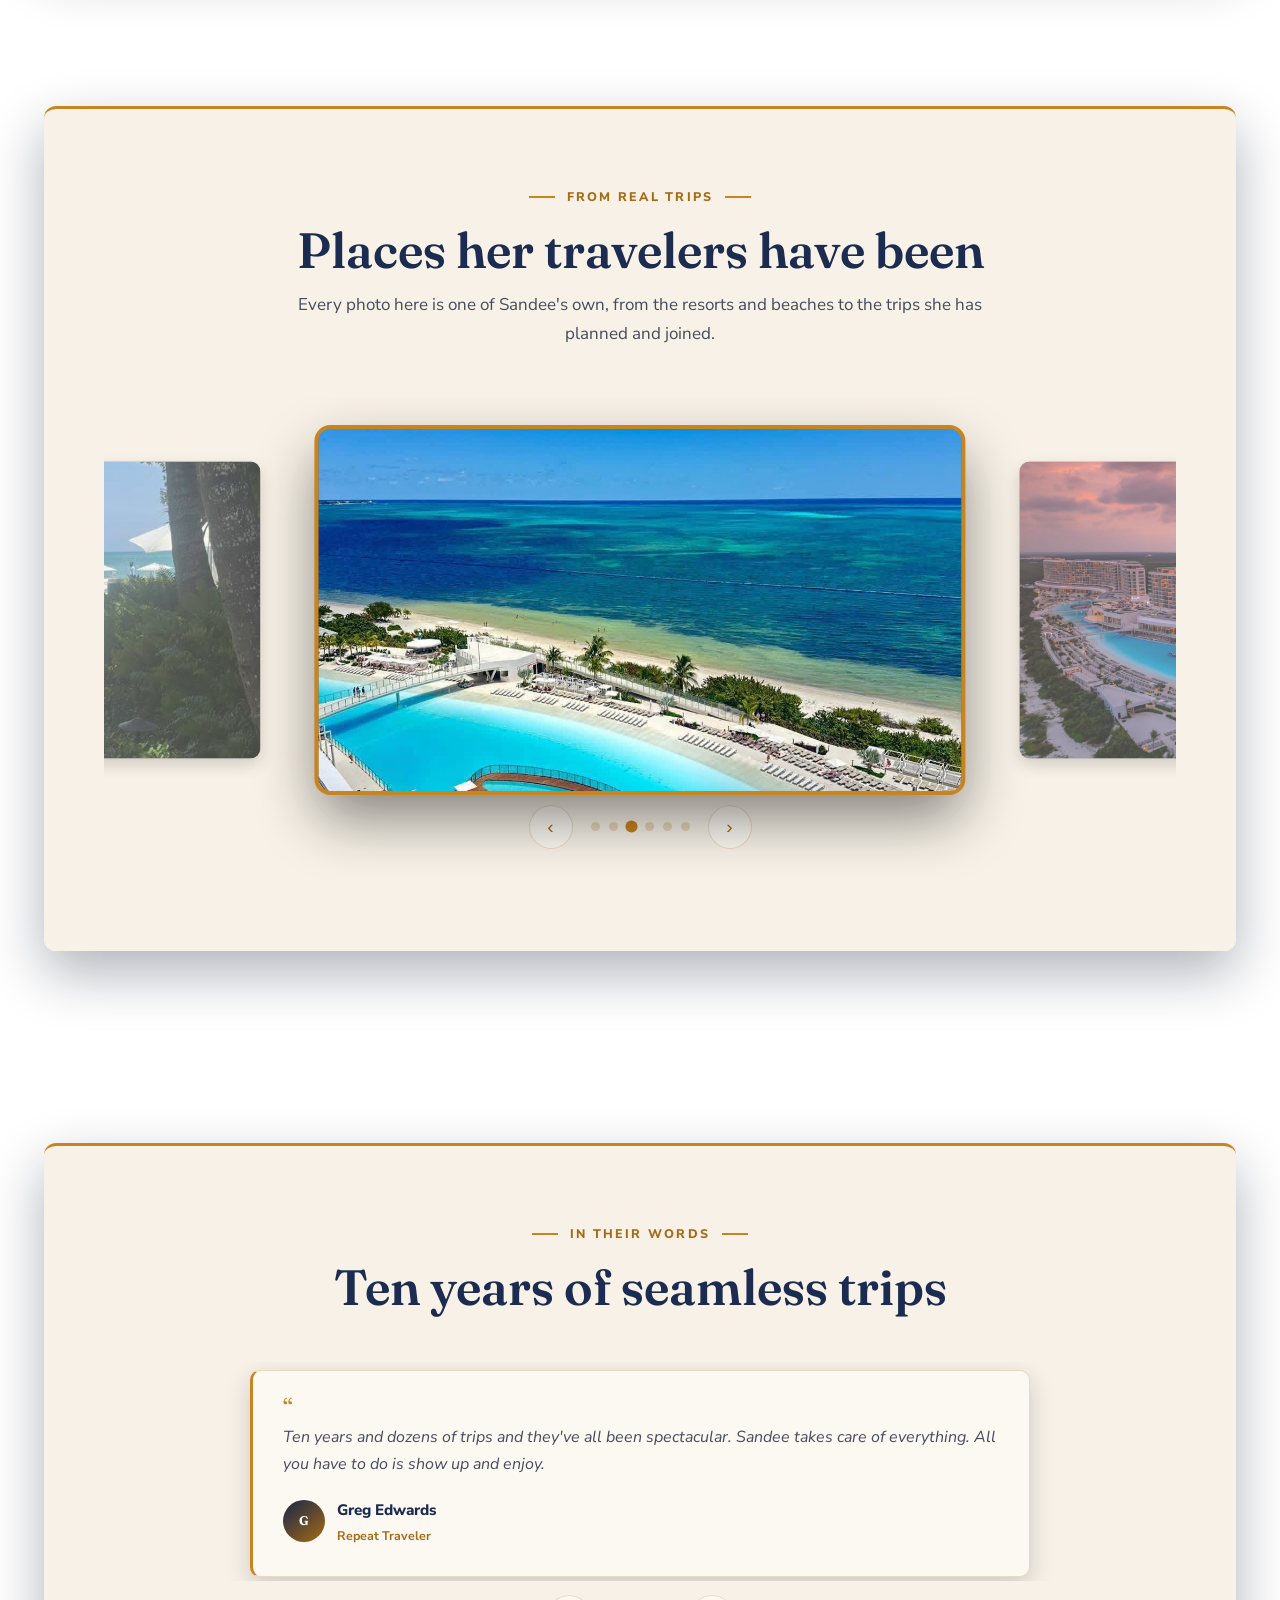
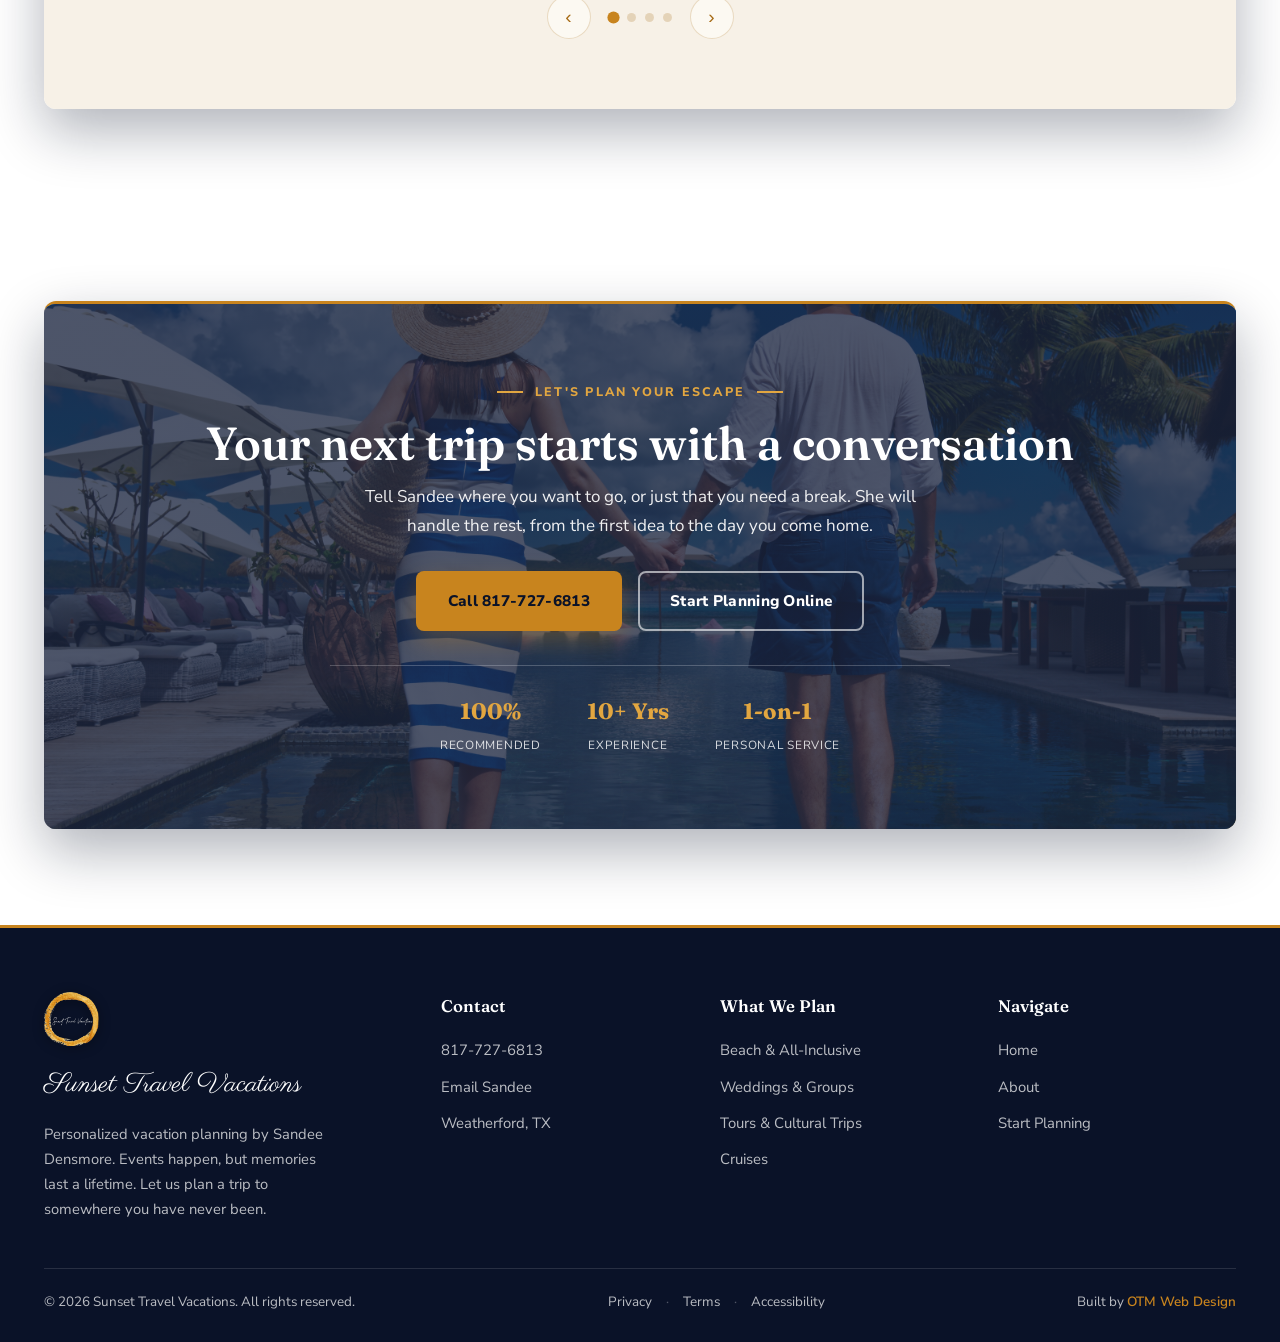
==== commit 5c6eaa05: "image load issue" ====
--- a/index.html
+++ b/index.html
@@ -91,7 +91,7 @@
   <div class="container">
     <div class="frame intro-grid">
       <div class="intro-photo">
-        <img src="assets/about-main.jpg" alt="Sandee Densmore, travel advisor">
+        <img loading="lazy" decoding="async" src="assets/about-main.jpg" alt="Sandee Densmore, travel advisor">
         <div class="intro-badge"><b>100%</b><span>Recommend</span></div>
       </div>
       <div class="intro-copy">
@@ -117,7 +117,7 @@
       </div>
       <div class="plan-two">
         <a href="services.html" class="plancard">
-          <div class="pc-img"><img src="assets/beach-main.jpg" alt="Beach and all-inclusive resort"></div>
+          <div class="pc-img"><img loading="lazy" decoding="async" src="assets/beach-main.jpg" alt="Beach and all-inclusive resort"></div>
           <div class="pc-body">
             <h3>Beach &amp; All-Inclusive</h3>
             <p>Caribbean and Mexico escapes at handpicked resorts, with flights, transfers, and every detail handled for you.</p>
@@ -125,7 +125,7 @@
           </div>
         </a>
         <a href="services.html" class="plancard">
-          <div class="pc-img"><img src="assets/weddings-main.jpg" alt="Destination wedding on the beach"></div>
+          <div class="pc-img"><img loading="lazy" decoding="async" src="assets/weddings-main.jpg" alt="Destination wedding on the beach"></div>
           <div class="pc-body">
             <h3>Weddings &amp; Groups</h3>
             <p>Destination weddings and group getaways coordinated start to finish, so everyone arrives together and stress-free.</p>
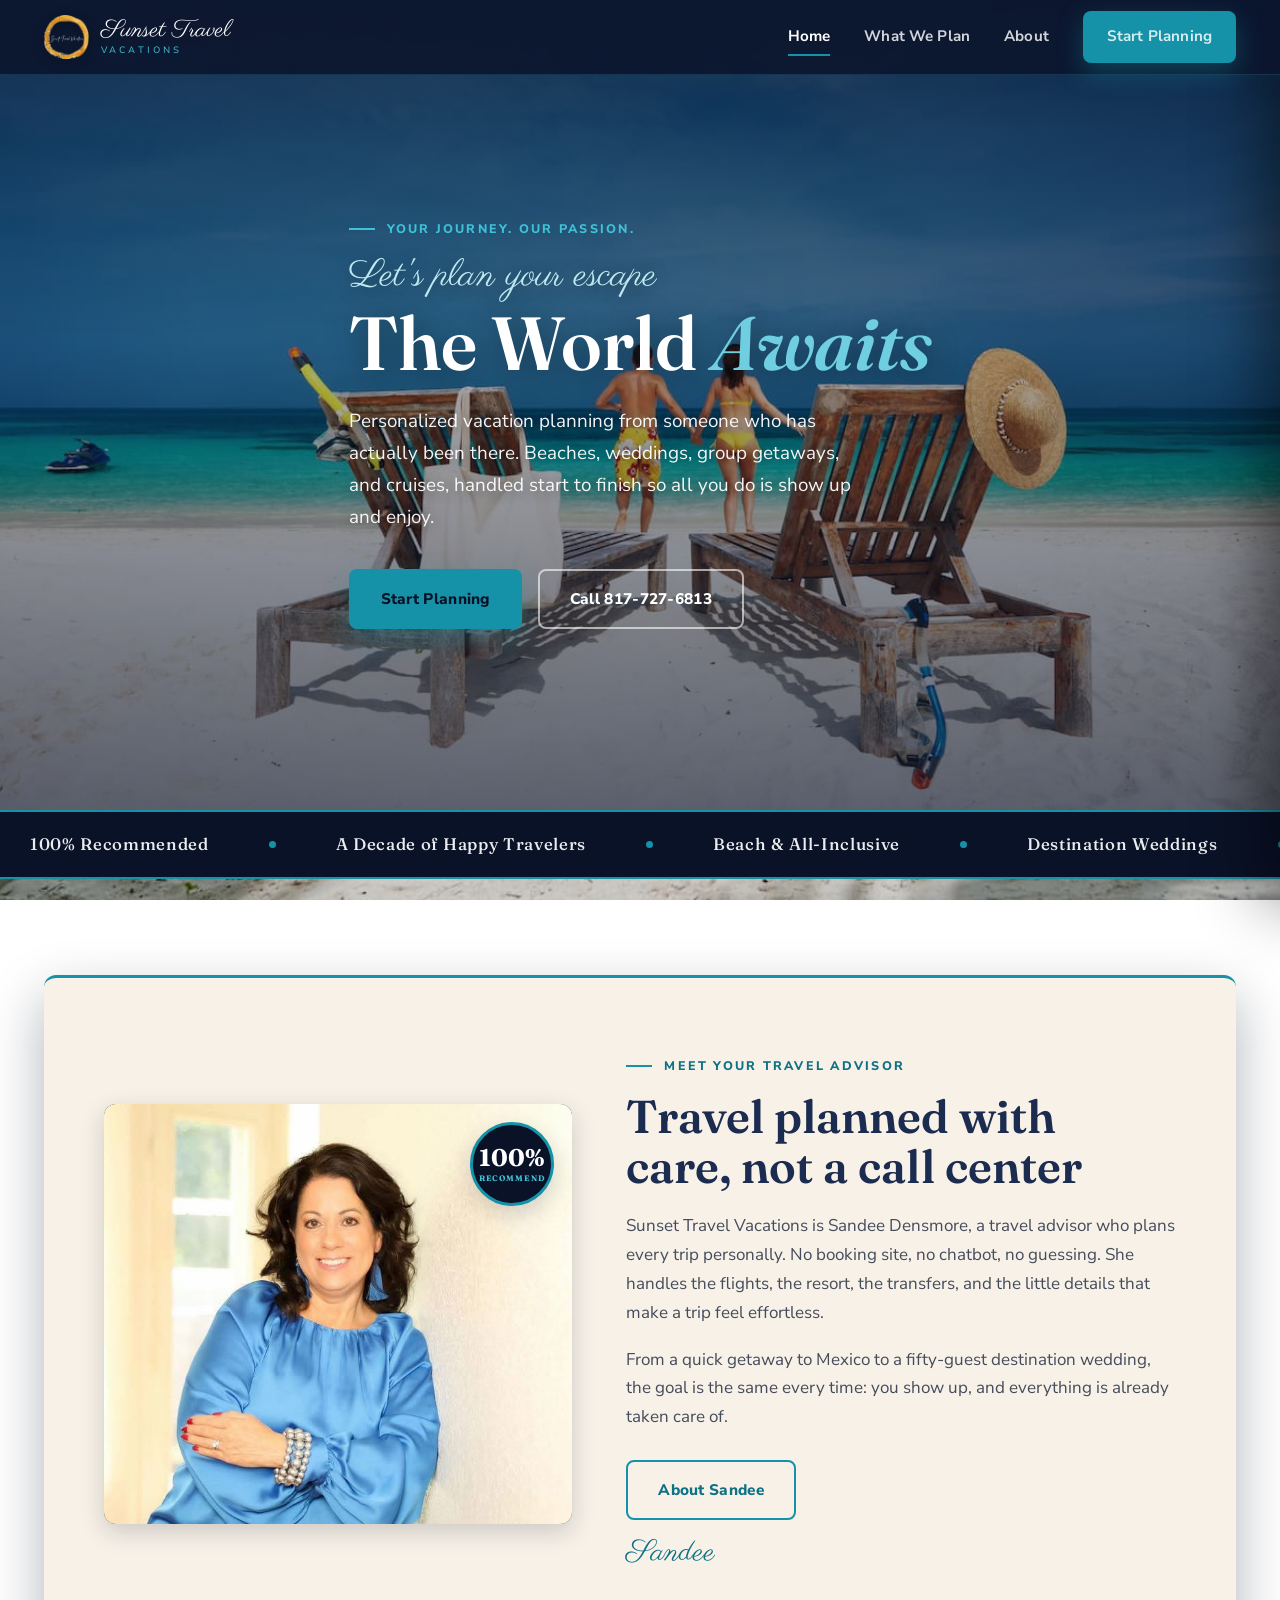
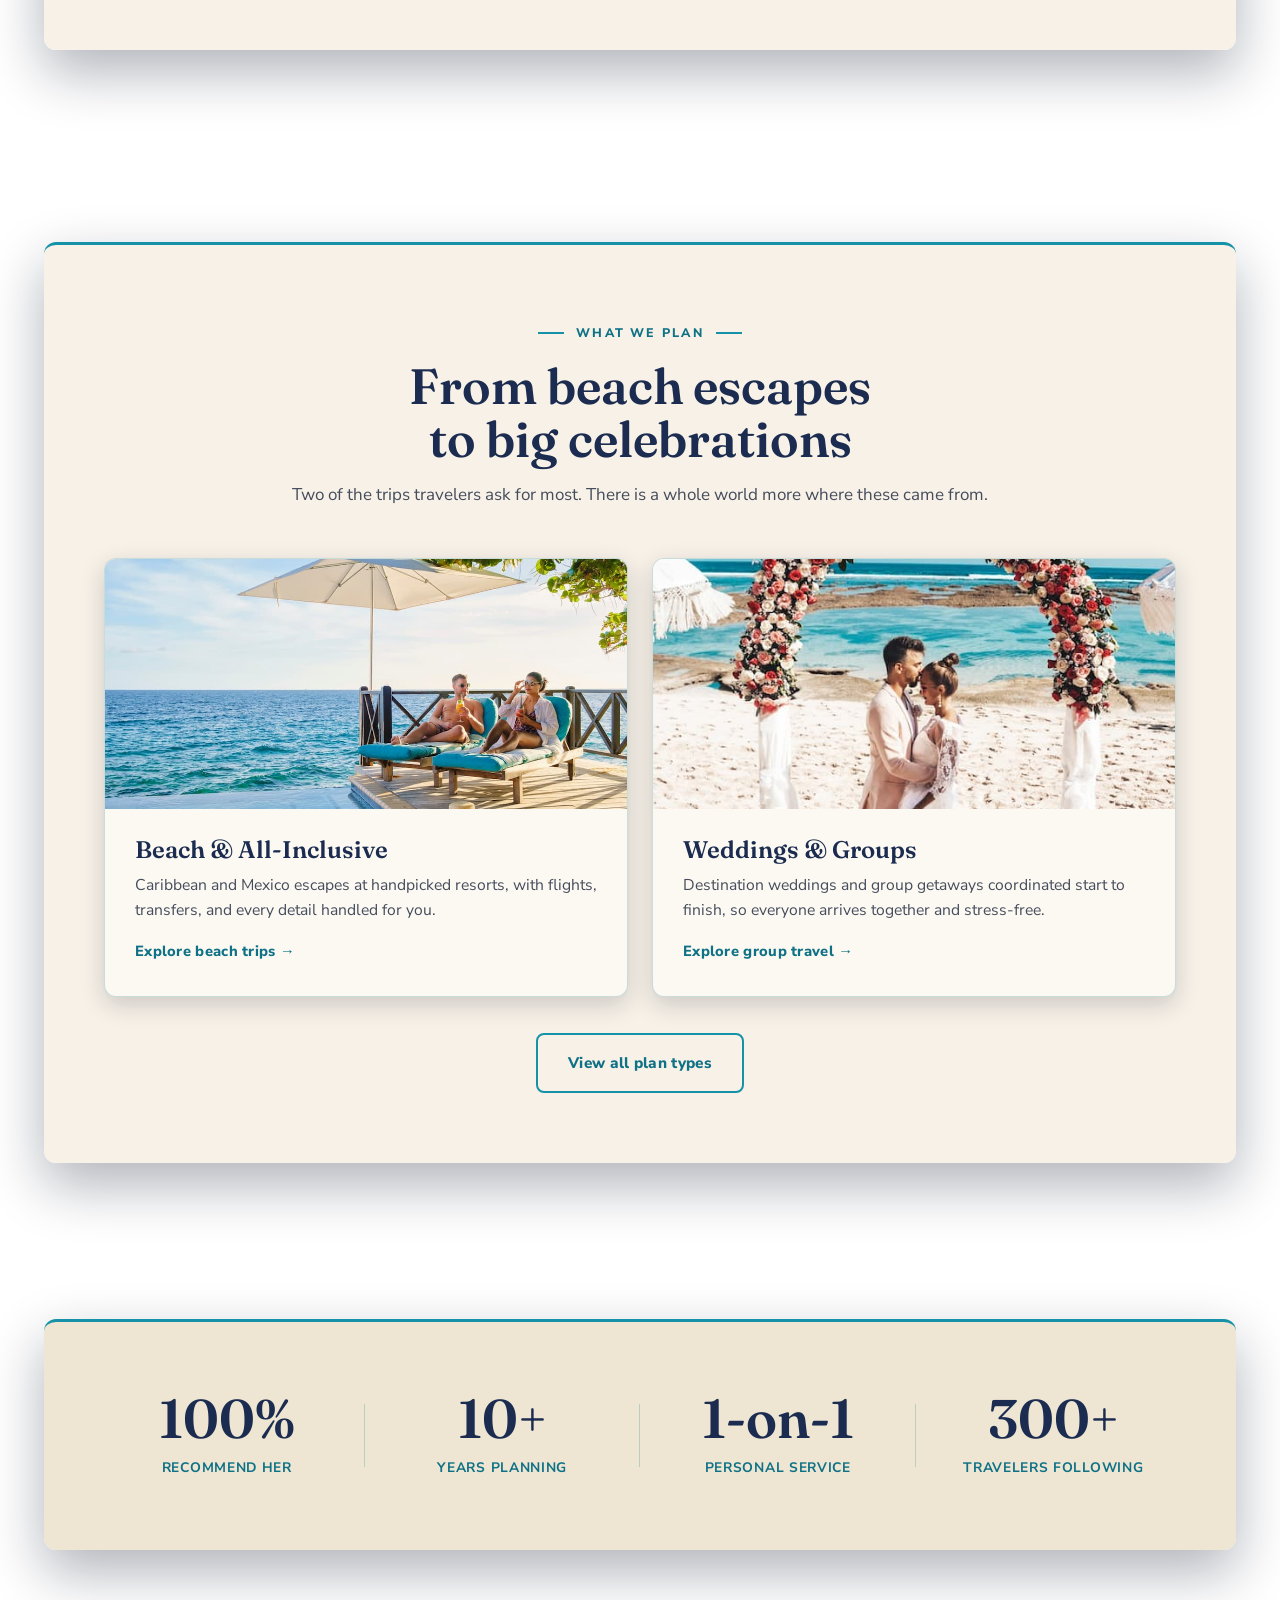
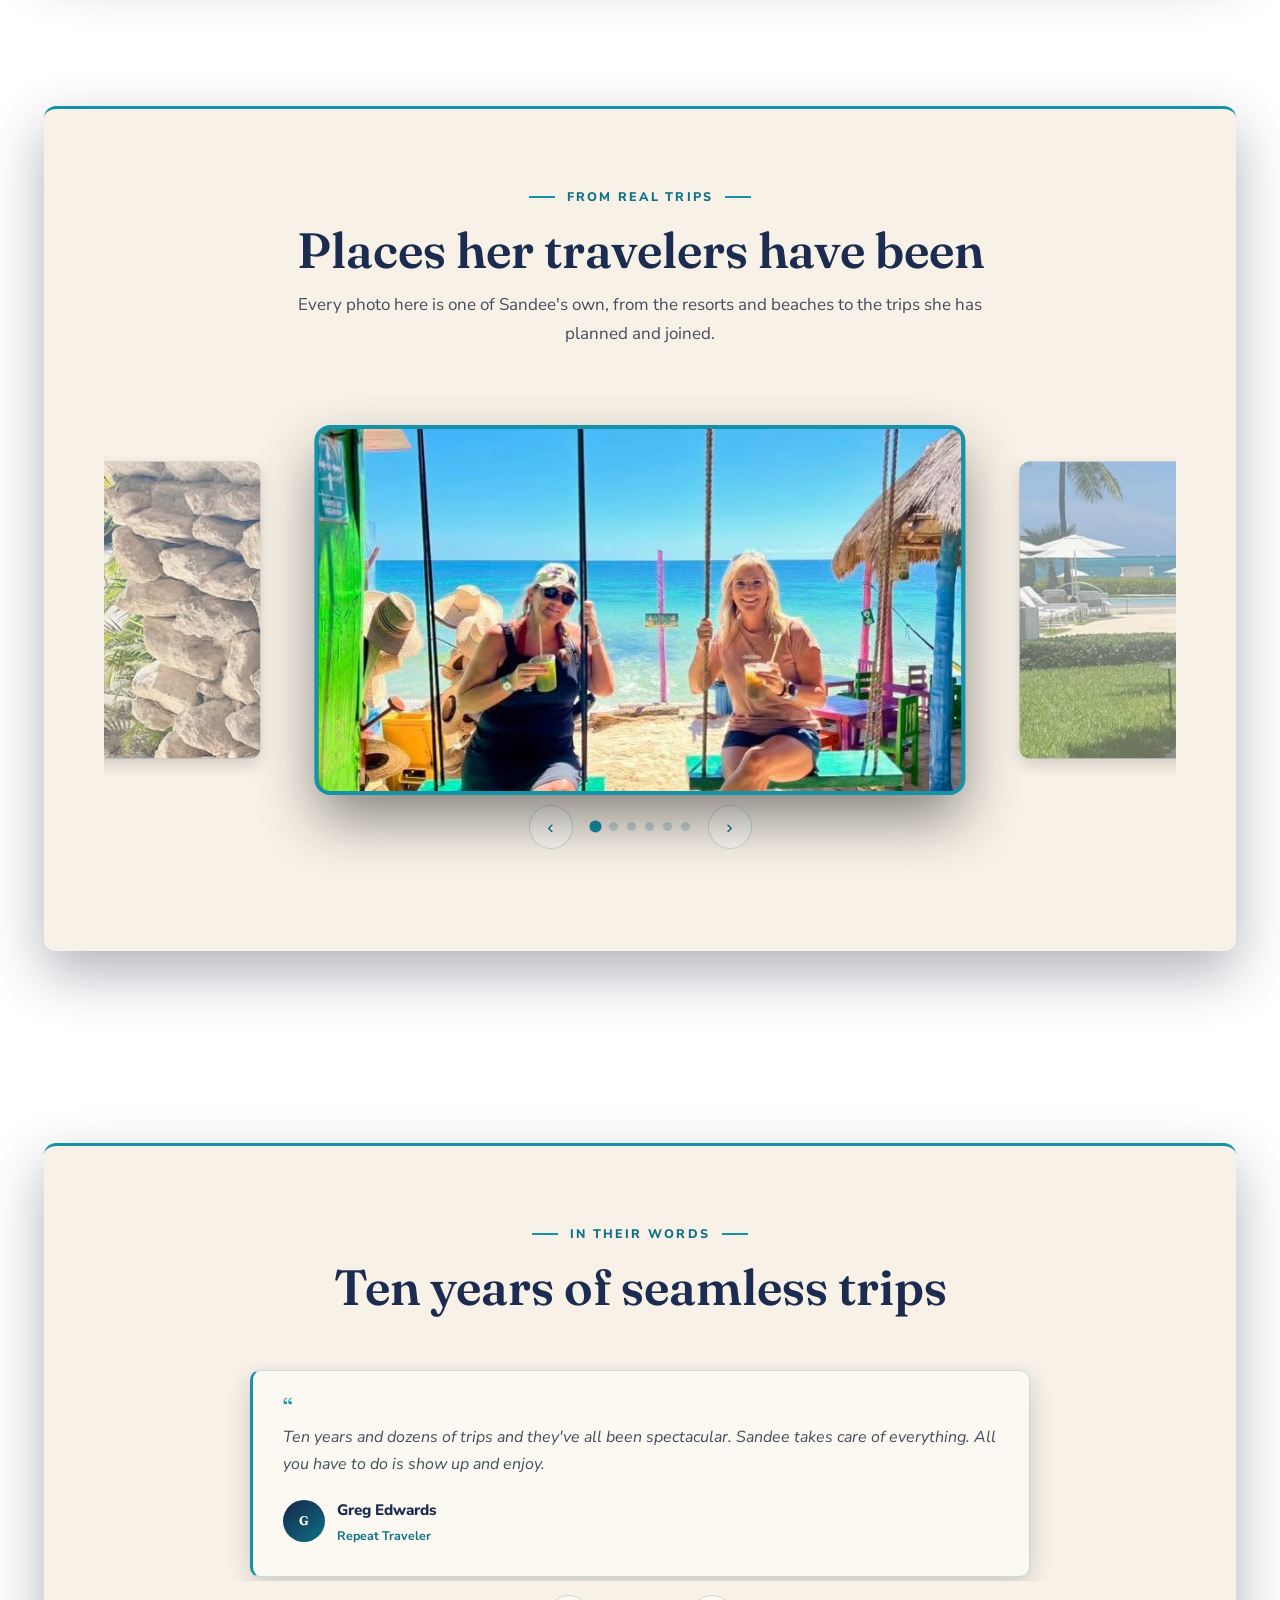
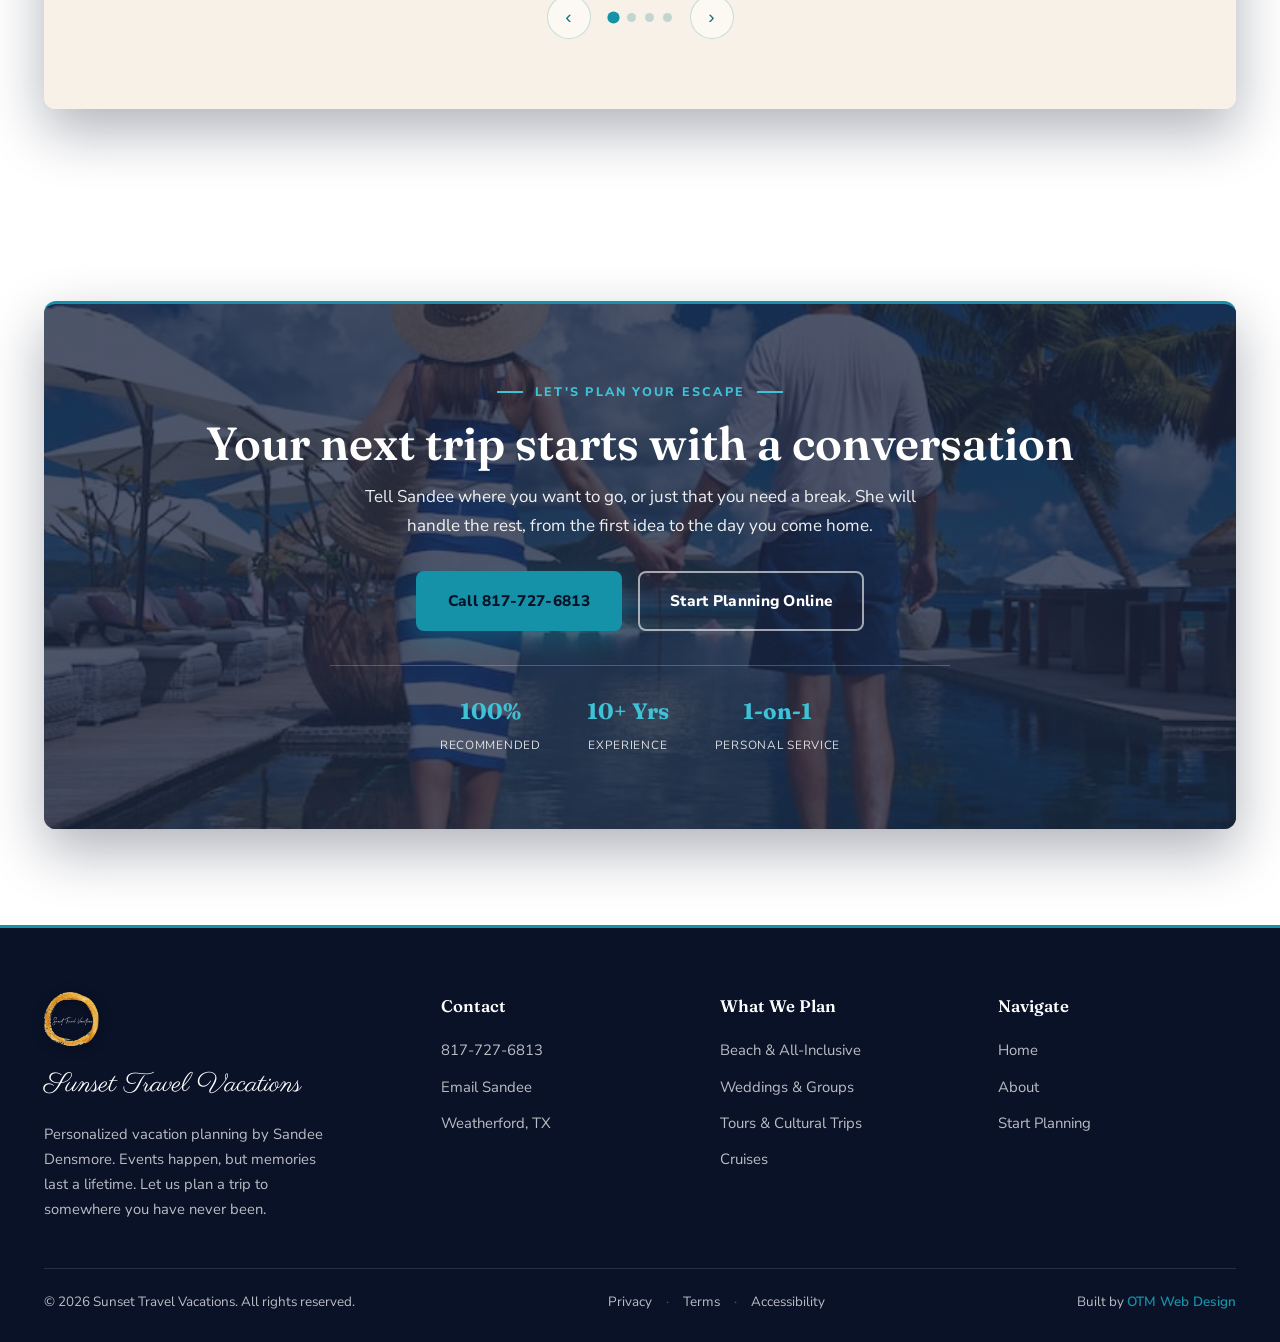
==== commit a6209d53: "New Full AEO Update" ====
--- a/index.html
+++ b/index.html
@@ -5,6 +5,7 @@
 <meta name="viewport" content="width=device-width, initial-scale=1.0">
 <title>Sunset Travel Vacations | Personalized Vacation Planning in Texas</title>
 <meta name="description" content="Sunset Travel Vacations plans beach escapes, destination weddings, group travel, cruises, and guided tours with personal service from advisor Sandee Densmore.">
+<link rel="canonical" href="https://sunsettravelvacations.com/">
 <meta property="og:type" content="website">
 <meta property="og:site_name" content="Sunset Travel Vacations">
 <meta property="og:title" content="Sunset Travel Vacations | The World Awaits">
@@ -18,6 +19,52 @@
 <meta name="twitter:title" content="Sunset Travel Vacations | The World Awaits">
 <meta name="twitter:description" content="Personalized vacation planning by advisor Sandee Densmore. Beaches, destination weddings, group travel, and cruises, handled start to finish.">
 <meta name="twitter:image" content="https://sunsettravelvacations.com/assets/og-image.jpg">
+<script type="application/ld+json">
+{
+  "@context": "https://schema.org",
+  "@type": "TravelAgency",
+  "name": "Sunset Travel Vacations",
+  "description": "Independently owned travel agency led by advisor Sandee Densmore, planning beach escapes, destination weddings, group travel, guided tours, and cruises for travelers nationwide.",
+  "url": "https://sunsettravelvacations.com/",
+  "telephone": "+1-817-727-6813",
+  "email": "sandee@sunsettravelvacations.com",
+  "image": "https://sunsettravelvacations.com/assets/og-image.jpg",
+  "logo": "https://sunsettravelvacations.com/assets/logo.png",
+  "priceRange": "$$",
+  "address": {
+    "@type": "PostalAddress",
+    "addressLocality": "Weatherford",
+    "addressRegion": "TX",
+    "addressCountry": "US"
+  },
+  "founder": {
+    "@type": "Person",
+    "name": "Sandee Densmore",
+    "jobTitle": "Travel Advisor"
+  },
+  "areaServed": [
+    { "@type": "State", "name": "Texas" },
+    { "@type": "Country", "name": "United States" }
+  ],
+  "knowsAbout": [
+    "All-inclusive resort travel",
+    "Destination weddings",
+    "Group travel coordination",
+    "Guided and cultural tours",
+    "Ocean and river cruises"
+  ],
+  "hasOfferCatalog": {
+    "@type": "OfferCatalog",
+    "name": "Travel planning services",
+    "itemListElement": [
+      { "@type": "Offer", "itemOffered": { "@type": "Service", "name": "Beach and all-inclusive trip planning" } },
+      { "@type": "Offer", "itemOffered": { "@type": "Service", "name": "Destination wedding and group travel planning" } },
+      { "@type": "Offer", "itemOffered": { "@type": "Service", "name": "Guided tour and cultural trip planning" } },
+      { "@type": "Offer", "itemOffered": { "@type": "Service", "name": "Cruise planning" } }
+    ]
+  }
+}
+</script>
 <link rel="preconnect" href="https://fonts.googleapis.com">
 <link rel="preconnect" href="https://fonts.gstatic.com" crossorigin>
 <link href="https://fonts.googleapis.com/css2?family=Fraunces:opsz,wght@9..144,400;9..144,500;9..144,600;9..144,700&family=Nunito+Sans:wght@400;600;700;800&family=Parisienne&display=swap" rel="stylesheet">
@@ -25,15 +72,11 @@
 </head>
 <body data-page="home">
 
-<!-- NAV -->
 <nav class="nav">
   <div class="nav-inner">
     <a href="index.html" class="brand">
       <img src="assets/logo.png" alt="Sunset Travel Vacations" class="brand-logo">
-      <span class="brand-text">
-        <span class="brand-mark">Sunset Travel</span>
-        <span class="brand-sub">Vacations</span>
-      </span>
+      <span class="brand-text"><span class="brand-mark">Sunset Travel</span><span class="brand-sub">Vacations</span></span>
     </a>
     <div class="nav-links">
       <a href="index.html" data-nav="home">Home</a>
@@ -41,7 +84,7 @@
       <a href="about.html" data-nav="about">About</a>
       <a href="book.html" class="btn btn-gold nav-cta">Start Planning</a>
     </div>
-    <button class="hamburger" aria-label="Open menu" aria-expanded="false"><span></span><span></span><span></span></button>
+    <button class="hamburger" type="button" aria-label="Open menu" aria-expanded="false"><span></span><span></span><span></span></button>
   </div>
 </nav>
 <div class="nav-backdrop"></div>
@@ -51,6 +94,8 @@
   <a href="about.html">About</a>
   <a href="book.html" class="btn btn-gold">Start Planning</a>
 </aside>
+
+<main>
 
 <!-- HERO -->
 <header class="hero">
@@ -169,9 +214,9 @@
           <div class="car-slide is-prev" style="background-image:url('assets/gallery-6.jpg');" role="img" aria-label="Vacation photo"></div>
         </div>
         <div class="car-controls">
-          <button class="car-btn" id="carPrev" aria-label="Previous">&#8249;</button>
+          <button class="car-btn" type="button" id="carPrev" aria-label="Previous">&#8249;</button>
           <div class="car-dots" id="carDots"></div>
-          <button class="car-btn" id="carNext" aria-label="Next">&#8250;</button>
+          <button class="car-btn" type="button" id="carNext" aria-label="Next">&#8250;</button>
         </div>
       </div>
     </div>
@@ -191,38 +236,38 @@
           <div class="tcar-track">
             <div class="tcar-slide">
               <div class="tcard">
-                <div class="quote">&#8220;</div>
+                <div class="quote" aria-hidden="true">&#8220;</div>
                 <p>Ten years and dozens of trips and they've all been spectacular. Sandee takes care of everything. All you have to do is show up and enjoy.</p>
-                <div class="who"><span class="av">G</span><div><b>Greg Edwards</b><span>Repeat Traveler</span></div></div>
+                <div class="who"><span class="av" aria-hidden="true">G</span><div><b>Greg Edwards</b><span>Repeat Traveler</span></div></div>
               </div>
             </div>
             <div class="tcar-slide">
               <div class="tcard">
-                <div class="quote">&#8220;</div>
+                <div class="quote" aria-hidden="true">&#8220;</div>
                 <p>She made our fifty-plus guest destination wedding seamless and as stress-free as possible. Our wedding wouldn't have been possible without her.</p>
-                <div class="who"><span class="av">D</span><div><b>David Rock</b><span>Destination Wedding</span></div></div>
+                <div class="who"><span class="av" aria-hidden="true">D</span><div><b>David Rock</b><span>Destination Wedding</span></div></div>
               </div>
             </div>
             <div class="tcar-slide">
               <div class="tcard">
-                <div class="quote">&#8220;</div>
+                <div class="quote" aria-hidden="true">&#8220;</div>
                 <p>Sandee booked our flights, made sure we accumulated our miles, scheduled private transfers, and reserved a special cocktail hour for our party of nine.</p>
-                <div class="who"><span class="av">S</span><div><b>Suzie Harris</b><span>Group Travel, Riviera Maya</span></div></div>
+                <div class="who"><span class="av" aria-hidden="true">S</span><div><b>Suzie Harris</b><span>Group Travel, Riviera Maya</span></div></div>
               </div>
             </div>
             <div class="tcar-slide">
               <div class="tcard">
-                <div class="quote">&#8220;</div>
+                <div class="quote" aria-hidden="true">&#8220;</div>
                 <p>Whether you want a quick trip to Mexico or a dream vacation to Aruba, she will take care of everything. So excited for her to book our next one.</p>
-                <div class="who"><span class="av">E</span><div><b>Elizabeth LaGrone</b><span>Repeat Traveler</span></div></div>
+                <div class="who"><span class="av" aria-hidden="true">E</span><div><b>Elizabeth LaGrone</b><span>Repeat Traveler</span></div></div>
               </div>
             </div>
           </div>
         </div>
         <div class="car-controls">
-          <button class="car-btn tcar-prev" aria-label="Previous testimonial">&#8249;</button>
+          <button class="car-btn tcar-prev" type="button" aria-label="Previous testimonial">&#8249;</button>
           <div class="car-dots tcar-dots"></div>
-          <button class="car-btn tcar-next" aria-label="Next testimonial">&#8250;</button>
+          <button class="car-btn tcar-next" type="button" aria-label="Next testimonial">&#8250;</button>
         </div>
       </div>
     </div>
@@ -249,7 +294,8 @@
   </div>
 </section>
 
-<!-- FOOTER -->
+</main>
+
 <footer class="footer">
   <div class="container">
     <div class="footer-grid">
@@ -258,31 +304,9 @@
         <span class="brand-mark">Sunset Travel Vacations</span>
         <p>Personalized vacation planning by Sandee Densmore. Events happen, but memories last a lifetime. Let us plan a trip to somewhere you have never been.</p>
       </div>
-      <div>
-        <h4>Contact</h4>
-        <ul>
-          <li><a href="tel:8177276813">817-727-6813</a></li>
-          <li><a href="mailto:sandee@sunsettravelvacations.com">Email Sandee</a></li>
-          <li>Weatherford, TX</li>
-        </ul>
-      </div>
-      <div>
-        <h4>What We Plan</h4>
-        <ul>
-          <li><a href="services.html">Beach &amp; All-Inclusive</a></li>
-          <li><a href="services.html">Weddings &amp; Groups</a></li>
-          <li><a href="services.html">Tours &amp; Cultural Trips</a></li>
-          <li><a href="services.html">Cruises</a></li>
-        </ul>
-      </div>
-      <div>
-        <h4>Navigate</h4>
-        <ul>
-          <li><a href="index.html">Home</a></li>
-          <li><a href="about.html">About</a></li>
-          <li><a href="book.html">Start Planning</a></li>
-        </ul>
-      </div>
+      <div><h4>Contact</h4><ul><li><a href="tel:8177276813">817-727-6813</a></li><li><a href="mailto:sandee@sunsettravelvacations.com">Email Sandee</a></li><li>Weatherford, TX</li></ul></div>
+      <div><h4>What We Plan</h4><ul><li><a href="services.html">Beach &amp; All-Inclusive</a></li><li><a href="services.html">Weddings &amp; Groups</a></li><li><a href="services.html">Tours &amp; Cultural Trips</a></li><li><a href="services.html">Cruises</a></li></ul></div>
+      <div><h4>Navigate</h4><ul><li><a href="index.html">Home</a></li><li><a href="about.html">About</a></li><li><a href="book.html">Start Planning</a></li></ul></div>
     </div>
     <div class="footer-bottom">
       <span>&copy; 2026 Sunset Travel Vacations. All rights reserved.</span>
--- a/styles.css
+++ b/styles.css
@@ -1,23 +1,24 @@
 /* ============================================================
    SUNSET TRAVEL VACATIONS - OTM Web Design
    Shared stylesheet (all pages)
-   Palette: navy locked background, cream warm frames, gold trim
+   Palette: navy locked background, cream warm frames, teal-blue trim
    ============================================================ */
 
 :root{
   --navy:#16264A;
   --navy-deep:#0F1B38;
   --navy-deepest:#0A1228;
-  --gold:#C8841E;
-  --gold-light:#E2A640;
-  --gold-deep:#A66A14;
+  /* teal-blue accent ramp. Variable names kept as --gold* so all rules pick it up */
+  --gold:#1592A8;
+  --gold-light:#3FC1D6;
+  --gold-deep:#0E7186;
   --cream:#F7F1E6;
   --cream-frame:rgba(247,241,230,0.95);
   --cream-deep:rgba(238,228,210,0.96);
   --ivory:#FCF9F2;
   --ink:#1B2C50;
   --body-text:#454C5C;
-  --hairline:rgba(166,106,20,0.22);
+  --hairline:rgba(14,113,134,0.22);
   --white:#FFFFFF;
   --shadow-soft:0 8px 24px rgba(10,18,40,0.18);
   --shadow-lift:0 22px 55px rgba(10,18,40,0.32);
@@ -25,7 +26,8 @@
 }
 
 *{margin:0;padding:0;box-sizing:border-box;}
-html{scroll-behavior:smooth;}
+/* C8: overflow-x required on BOTH html and body. body alone fails in iOS Safari. */
+html{scroll-behavior:smooth;overflow-x:hidden;}
 body{
   font-family:'Nunito Sans',sans-serif;
   font-size:17px;
@@ -34,6 +36,7 @@
   position:relative;
   min-height:100vh;
   overflow-x:hidden;
+  width:100%;
 }
 
 /* Locked body background. Real image covers the gradient when present;
@@ -45,7 +48,7 @@
   z-index:-1;
   background:
     url('assets/body-bg.jpg') center/cover no-repeat,
-    radial-gradient(115% 75% at 78% 12%, rgba(226,166,64,0.18), transparent 52%),
+    radial-gradient(115% 75% at 78% 12%, rgba(63,193,214,0.18), transparent 52%),
     linear-gradient(162deg,#0A1228 0%,#14254A 44%,#1C3158 72%,#243A63 100%);
   filter:brightness(0.82);
 }
@@ -53,7 +56,7 @@
 h1,h2,h3{font-family:'Fraunces',serif;color:var(--ink);line-height:1.08;text-wrap:balance;font-weight:600;}
 p{text-wrap:pretty;}
 a{text-decoration:none;color:inherit;}
-img{max-width:100%;display:block;}
+img{max-width:100%;display:block;height:auto;}
 
 .container{max-width:var(--container);margin:0 auto;padding:0 24px;}
 
@@ -74,15 +77,15 @@
   padding:15px 30px;border-radius:8px;cursor:pointer;border:2px solid transparent;
   transition:transform .25s ease,box-shadow .25s ease,background .25s ease,color .25s ease;
 }
-.btn-gold{background:var(--gold);color:var(--navy-deepest);box-shadow:0 10px 26px rgba(200,132,30,0.34);}
-.btn-gold:hover{background:var(--gold-light);transform:translateY(-3px);box-shadow:0 16px 34px rgba(200,132,30,0.42);}
+.btn-gold{background:var(--gold);color:var(--navy-deepest);box-shadow:0 10px 26px rgba(21,146,168,0.34);}
+.btn-gold:hover{background:var(--gold-light);transform:translateY(-3px);box-shadow:0 16px 34px rgba(21,146,168,0.42);}
 .btn-outline{background:transparent;color:var(--white);border-color:rgba(255,255,255,0.6);}
 .btn-outline:hover{border-color:var(--gold);color:var(--gold-light);transform:translateY(-3px);}
 .btn-ghost-gold{background:transparent;color:var(--gold-deep);border-color:var(--gold);}
 .btn-ghost-gold:hover{background:var(--gold);color:var(--navy-deepest);transform:translateY(-3px);}
 
 /* ---------- NAV ---------- */
-.nav{position:fixed;top:0;left:0;right:0;z-index:120;background:rgba(12,22,46,0.92);border-bottom:1px solid rgba(226,166,64,0.18);}
+.nav{position:fixed;top:0;left:0;right:0;z-index:120;background:rgba(12,22,46,0.92);border-bottom:1px solid rgba(63,193,214,0.18);}
 .nav-inner{max-width:var(--container);margin:0 auto;padding:0 24px;height:74px;display:flex;align-items:center;justify-content:space-between;}
 .brand{display:flex;align-items:center;gap:12px;}
 .brand-logo{height:44px;width:auto;filter:drop-shadow(0 2px 6px rgba(0,0,0,0.35));transition:transform .25s ease;}
@@ -116,7 +119,7 @@
   display:flex;flex-direction:column;
 }
 body.nav-open .mobile-panel{transform:translateX(0);}
-.mobile-panel a{font-family:'Fraunces',serif;font-size:1.5rem;font-weight:500;color:rgba(255,255,255,0.9);letter-spacing:0.02em;padding:18px 0;border-bottom:1px solid rgba(226,166,64,0.18);transition:color .25s ease,padding-left .25s ease;}
+.mobile-panel a{font-family:'Fraunces',serif;font-size:1.5rem;font-weight:500;color:rgba(255,255,255,0.9);letter-spacing:0.02em;padding:18px 0;border-bottom:1px solid rgba(63,193,214,0.18);transition:color .25s ease,padding-left .25s ease;}
 .mobile-panel a:hover{color:var(--gold-light);padding-left:10px;}
 .mobile-panel .btn{margin-top:28px;width:100%;border-bottom:none;}
 
@@ -131,9 +134,9 @@
 .hero-content{position:relative;z-index:1;max-width:660px;}
 .hero .hero-eyebrow{color:var(--gold-light);margin-bottom:18px;}
 .hero .hero-eyebrow::before{background:var(--gold-light);}
-.hero-script{font-family:'Parisienne',cursive;font-size:clamp(1.7rem,3.2vw,2.4rem);color:#FFE9C2;line-height:1;margin-bottom:6px;text-shadow:0 2px 18px rgba(0,0,0,0.4);}
+.hero-script{font-family:'Parisienne',cursive;font-size:clamp(1.7rem,3.2vw,2.4rem);color:#BFE9F2;line-height:1;margin-bottom:6px;text-shadow:0 2px 18px rgba(0,0,0,0.4);}
 .hero h1{font-size:clamp(2.9rem,6.4vw,4.7rem);color:var(--white);font-weight:600;margin-bottom:22px;text-shadow:0 4px 30px rgba(0,0,0,0.45);}
-.hero h1 em{font-style:italic;color:#FFE3AE;}
+.hero h1 em{font-style:italic;color:#6FCFE0;}
 .hero p.lede{font-size:1.18rem;color:rgba(255,255,255,0.94);max-width:540px;margin-bottom:36px;text-shadow:0 2px 14px rgba(0,0,0,0.4);}
 .hero-cta{display:flex;gap:16px;flex-wrap:wrap;}
 
@@ -164,7 +167,7 @@
 .frame.deep{background:var(--cream-deep);}
 /* Center accent tab for first content frame on inner pages */
 .frame.has-tab{position:relative;}
-.frame.has-tab::after{content:"";position:absolute;top:-3px;left:50%;transform:translateX(-50%);width:90px;height:3px;background:var(--gold);border-radius:0 0 3px 3px;box-shadow:0 0 12px rgba(226,166,64,0.6);}
+.frame.has-tab::after{content:"";position:absolute;top:-3px;left:50%;transform:translateX(-50%);width:90px;height:3px;background:var(--gold);border-radius:0 0 3px 3px;box-shadow:0 0 12px rgba(63,193,214,0.6);}
 
 .section-head{text-align:center;max-width:700px;margin:0 auto 48px;}
 .section-head h2{font-size:clamp(2.1rem,4vw,3.1rem);margin:16px 0 14px;}
@@ -273,19 +276,20 @@
 .field{margin-bottom:20px;}
 .field label{display:block;font-weight:700;font-size:0.88rem;color:var(--ink);margin-bottom:7px;letter-spacing:0.01em;}
 .field input,.field select,.field textarea{width:100%;font-family:'Nunito Sans',sans-serif;font-size:1rem;color:var(--ink);background:var(--white);border:1px solid var(--hairline);border-radius:8px;padding:13px 15px;transition:border-color .2s ease,box-shadow .2s ease;}
-.field input:focus,.field select:focus,.field textarea:focus{outline:none;border-color:var(--gold);box-shadow:0 0 0 3px rgba(226,166,64,0.22);}
+.field input:focus,.field select:focus,.field textarea:focus{outline:none;border-color:var(--gold);box-shadow:0 0 0 3px rgba(63,193,214,0.22);}
 .field textarea{resize:vertical;min-height:120px;}
 .field-row{display:grid;grid-template-columns:1fr 1fr;gap:20px;}
 .form-shell .btn{width:100%;margin-top:8px;}
 .form-note{font-size:0.82rem;color:var(--body-text);margin-top:14px;text-align:center;}
 
-/* ---------- THANK YOU ---------- */
+/* ---------- THANK YOU / 404 ---------- */
 .ty-wrap{min-height:70vh;display:flex;align-items:center;justify-content:center;padding:140px 0 90px;}
 .ty-card{text-align:center;max-width:620px;margin:0 auto;}
 .ty-card .ty-ring{width:84px;height:84px;border-radius:50%;border:3px solid var(--gold);display:flex;align-items:center;justify-content:center;margin:0 auto 26px;color:var(--gold);font-size:2.2rem;}
 .ty-card h1{font-size:clamp(2.4rem,5vw,3.4rem);margin-bottom:16px;}
 .ty-card p{color:var(--body-text);margin-bottom:14px;}
 .ty-card .btn{margin-top:18px;}
+.ty-card .cta-buttons{margin-bottom:0;}
 
 /* ---------- FOOTER ---------- */
 .footer{background:var(--navy-deepest);color:rgba(255,255,255,0.72);padding:64px 0 28px;border-top:3px solid var(--gold);}
@@ -302,6 +306,93 @@
 
 /* ---------- MOBILE CALL BAR ---------- */
 .call-bar{display:none;position:fixed;left:0;right:0;bottom:0;z-index:90;background:var(--gold);color:var(--navy-deepest);text-align:center;font-weight:800;padding:14px;letter-spacing:0.03em;box-shadow:0 -6px 20px rgba(0,0,0,0.3);}
+
+/* ---------- FOOTER LOGO / HOME PLAN CARDS / TESTIMONIAL CAROUSEL ---------- */
+.footer-logo{height:54px;width:auto;display:block;margin-bottom:16px;filter:drop-shadow(0 2px 6px rgba(0,0,0,0.4));}
+
+.plan-two{display:grid;grid-template-columns:1fr 1fr;gap:24px;}
+.plancard{display:block;background:var(--ivory);border:1px solid var(--hairline);border-radius:12px;overflow:hidden;box-shadow:var(--shadow-soft);transition:transform .25s ease,box-shadow .25s ease,border-color .25s ease;color:inherit;}
+.plancard:hover{transform:translateY(-5px);box-shadow:var(--shadow-lift);border-color:var(--gold);}
+.plancard .pc-img{height:250px;overflow:hidden;background:#1d3358;}
+.plancard .pc-img img{width:100%;height:100%;object-fit:cover;transition:transform .5s ease;}
+.plancard:hover .pc-img img{transform:scale(1.05);}
+.plancard .pc-body{padding:28px 30px 30px;}
+.plancard h3{font-size:1.5rem;margin-bottom:10px;}
+.plancard p{font-size:0.98rem;line-height:1.6;margin-bottom:14px;}
+.pc-link{font-weight:800;color:var(--gold-deep);font-size:0.92rem;letter-spacing:0.02em;transition:color .2s ease;}
+.plancard:hover .pc-link{color:var(--gold);}
+.plan-all{text-align:center;margin-top:36px;}
+
+.tcar{position:relative;}
+.tcar-viewport{overflow:hidden;}
+.tcar-track{display:flex;transition:transform .6s cubic-bezier(.5,.05,.2,1);}
+.tcar-slide{min-width:100%;padding:8px 6px 4px;}
+.tcar-slide .tcard{max-width:780px;margin:0 auto;}
+
+/* ---------- LEGAL PAGES ---------- */
+.hero--legal{min-height:auto;padding:140px 0 56px;text-align:left;background:linear-gradient(158deg,#0A1228 0%,#16264A 60%,#1C3158 100%);border-bottom:3px solid var(--gold);}
+.hero--legal .hero-content{max-width:var(--container);margin:0;}
+.hero--legal h1{font-size:clamp(2.3rem,4.6vw,3.4rem);margin-bottom:8px;}
+.hero--legal .hero-eyebrow{justify-content:flex-start;}
+
+.legal{max-width:840px;margin:0 auto;}
+.legal .updated{display:inline-block;font-size:0.82rem;color:var(--gold-deep);font-weight:800;letter-spacing:0.05em;text-transform:uppercase;margin-bottom:30px;padding-bottom:14px;border-bottom:1px solid var(--hairline);width:100%;}
+.legal h2{font-size:1.45rem;margin:34px 0 12px;}
+.legal h2:first-of-type{margin-top:0;}
+.legal h3{font-size:1.12rem;color:var(--ink);margin:22px 0 8px;font-family:'Fraunces',serif;font-weight:600;}
+.legal p{margin-bottom:14px;}
+.legal ul{margin:0 0 16px 0;padding-left:22px;}
+.legal li{margin-bottom:8px;}
+.legal a{color:var(--gold-deep);font-weight:700;}
+.legal a:hover{color:var(--gold);}
+.legal strong{color:var(--ink);font-weight:800;}
+
+.footer-legal{display:flex;gap:14px;flex-wrap:wrap;align-items:center;}
+.footer-legal a:hover{color:var(--gold-light);}
+.footer-legal span{opacity:0.4;}
+
+/* ---------- NOTICE BOXES (form invite + fee disclosure) ----------
+   Tint derives from var(--gold) so it follows the active accent */
+.fee-note,.invite-note{
+  background:rgba(21,146,168,0.09);
+  background:color-mix(in srgb, var(--gold) 9%, transparent);
+  border:1px solid var(--hairline);
+  border-left:3px solid var(--gold);
+  border-radius:8px;
+  padding:16px 18px;
+  margin:4px 0 20px;
+}
+.fee-note b,.invite-note b{display:block;color:var(--ink);font-size:0.9rem;font-weight:800;margin-bottom:5px;}
+.fee-note p,.invite-note p{font-size:0.88rem;line-height:1.55;color:var(--body-text);margin:0;}
+.ty-card .fee-note{text-align:left;margin:24px 0;}
+
+/* ---------- FORM VALIDATION STATES ---------- */
+.field input.has-error,
+.field select.has-error,
+.field textarea.has-error{
+  border-color:#c0392b;
+  box-shadow:0 0 0 3px rgba(192,57,43,0.14);
+}
+.field-error{
+  display:block;
+  margin-top:6px;
+  font-size:0.8rem;
+  font-weight:700;
+  color:#c0392b;
+  line-height:1.4;
+}
+.form-error-banner{
+  background:rgba(192,57,43,0.08);
+  border:1px solid rgba(192,57,43,0.32);
+  border-left:3px solid #c0392b;
+  color:#8E2C22;
+  border-radius:8px;
+  padding:14px 16px;
+  margin:0 0 16px;
+  font-size:0.9rem;
+  font-weight:600;
+  line-height:1.5;
+}
 
 /* ---------- RESPONSIVE ---------- */
 @media(max-width:1100px){
@@ -324,6 +415,7 @@
   .book-grid{grid-template-columns:1fr;}
   .footer-grid{grid-template-columns:1fr 1fr;gap:34px;}
   .call-bar{display:block;}
+  .plan-two{grid-template-columns:1fr;}
   .car-track{--slide-w:82%;--prev-x:-125%;--next-x:25%;--track-h:46.125%;}
   body{padding-bottom:52px;}
 }
@@ -338,64 +430,14 @@
   .car-slide.is-prev,.car-slide.is-next{opacity:0;}
   .cta-trust{gap:28px;}
 }
+
+/* ---------- REDUCED MOTION ----------
+   C7 item 4: the reduced-motion branch must leave content VISIBLE,
+   not merely skip the animation. */
 @media(prefers-reduced-motion:reduce){
   .marquee-track{animation:none;}
   *{scroll-behavior:auto;}
-}
-
-/* ============================================================
-   ADDITIONS: footer logo, home plan cards, testimonial carousel
-   ============================================================ */
-
-/* Footer logo */
-.footer-logo{height:54px;width:auto;display:block;margin-bottom:16px;filter:drop-shadow(0 2px 6px rgba(0,0,0,0.4));}
-
-/* Home "What We Plan" two-photo cards */
-.plan-two{display:grid;grid-template-columns:1fr 1fr;gap:24px;}
-.plancard{display:block;background:var(--ivory);border:1px solid var(--hairline);border-radius:12px;overflow:hidden;box-shadow:var(--shadow-soft);transition:transform .25s ease,box-shadow .25s ease,border-color .25s ease;color:inherit;}
-.plancard:hover{transform:translateY(-5px);box-shadow:var(--shadow-lift);border-color:var(--gold);}
-.plancard .pc-img{height:250px;overflow:hidden;background:#1d3358;}
-.plancard .pc-img img{width:100%;height:100%;object-fit:cover;transition:transform .5s ease;}
-.plancard:hover .pc-img img{transform:scale(1.05);}
-.plancard .pc-body{padding:28px 30px 30px;}
-.plancard h3{font-size:1.5rem;margin-bottom:10px;}
-.plancard p{font-size:0.98rem;line-height:1.6;margin-bottom:14px;}
-.pc-link{font-weight:800;color:var(--gold-deep);font-size:0.92rem;letter-spacing:0.02em;transition:color .2s ease;}
-.plancard:hover .pc-link{color:var(--gold);}
-.plan-all{text-align:center;margin-top:36px;}
-
-/* Testimonial carousel */
-.tcar{position:relative;}
-.tcar-viewport{overflow:hidden;}
-.tcar-track{display:flex;transition:transform .6s cubic-bezier(.5,.05,.2,1);}
-.tcar-slide{min-width:100%;padding:8px 6px 4px;}
-.tcar-slide .tcard{max-width:780px;margin:0 auto;}
-
-@media(max-width:900px){
-  .plan-two{grid-template-columns:1fr;}
-}
-
-/* ============================================================
-   LEGAL PAGES (privacy, terms, accessibility)
-   ============================================================ */
-.hero--legal{min-height:auto;padding:140px 0 56px;text-align:left;background:linear-gradient(158deg,#0A1228 0%,#16264A 60%,#1C3158 100%);border-bottom:3px solid var(--gold);}
-.hero--legal .hero-content{max-width:var(--container);margin:0;}
-.hero--legal h1{font-size:clamp(2.3rem,4.6vw,3.4rem);margin-bottom:8px;}
-.hero--legal .hero-eyebrow{justify-content:flex-start;}
-
-.legal{max-width:840px;margin:0 auto;}
-.legal .updated{display:inline-block;font-size:0.82rem;color:var(--gold-deep);font-weight:800;letter-spacing:0.05em;text-transform:uppercase;margin-bottom:30px;padding-bottom:14px;border-bottom:1px solid var(--hairline);width:100%;}
-.legal h2{font-size:1.45rem;margin:34px 0 12px;}
-.legal h2:first-of-type{margin-top:0;}
-.legal h3{font-size:1.12rem;color:var(--ink);margin:22px 0 8px;font-family:'Fraunces',serif;font-weight:600;}
-.legal p{margin-bottom:14px;}
-.legal ul{margin:0 0 16px 0;padding-left:22px;}
-.legal li{margin-bottom:8px;}
-.legal a{color:var(--gold-deep);font-weight:700;}
-.legal a:hover{color:var(--gold);}
-.legal strong{color:var(--ink);font-weight:800;}
-
-/* Footer legal links */
-.footer-legal{display:flex;gap:14px;flex-wrap:wrap;align-items:center;}
-.footer-legal a:hover{color:var(--gold-light);}
-.footer-legal span{opacity:0.4;}+  .car-slide,.tcar-track,.plancard,.icard,.btn,.plancard .pc-img img{transition:none !important;}
+  .car-slide.is-active{opacity:1;}
+  .car-slide.is-prev,.car-slide.is-next{opacity:0.7;}
+}
